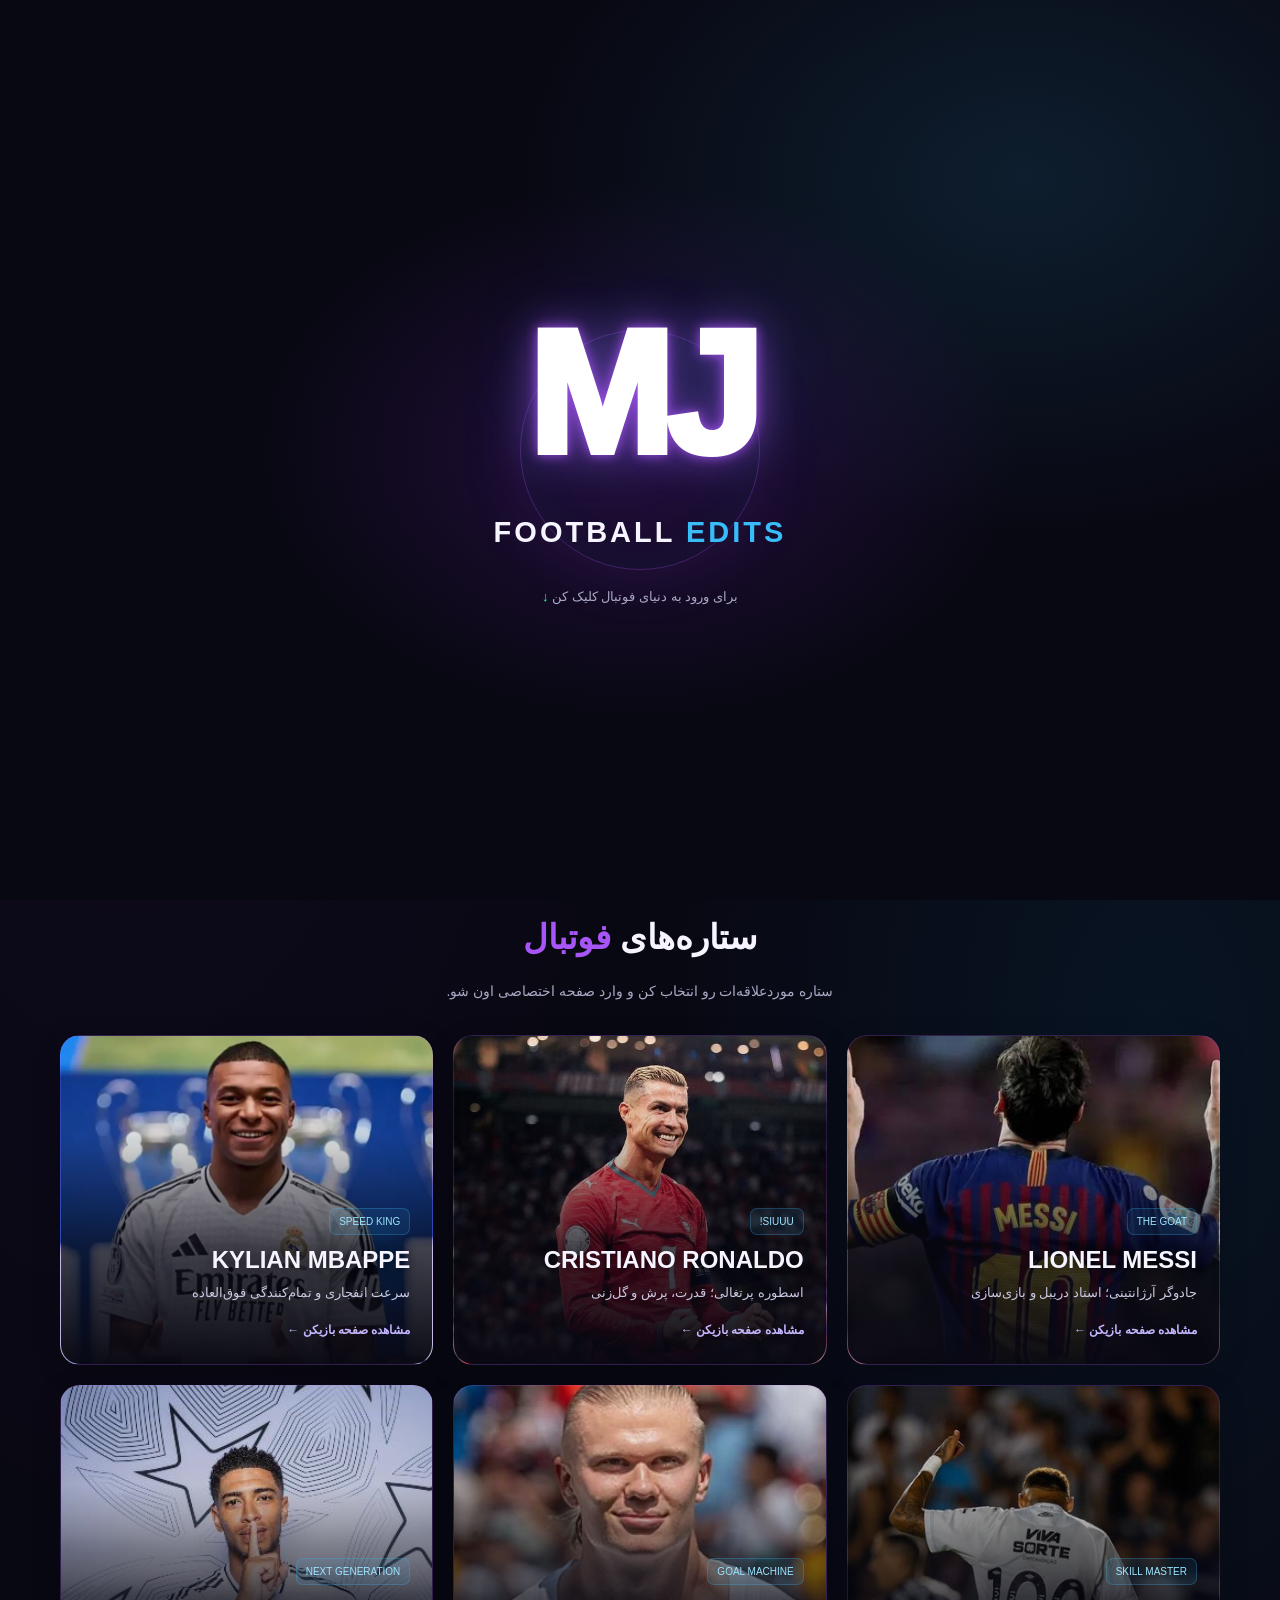
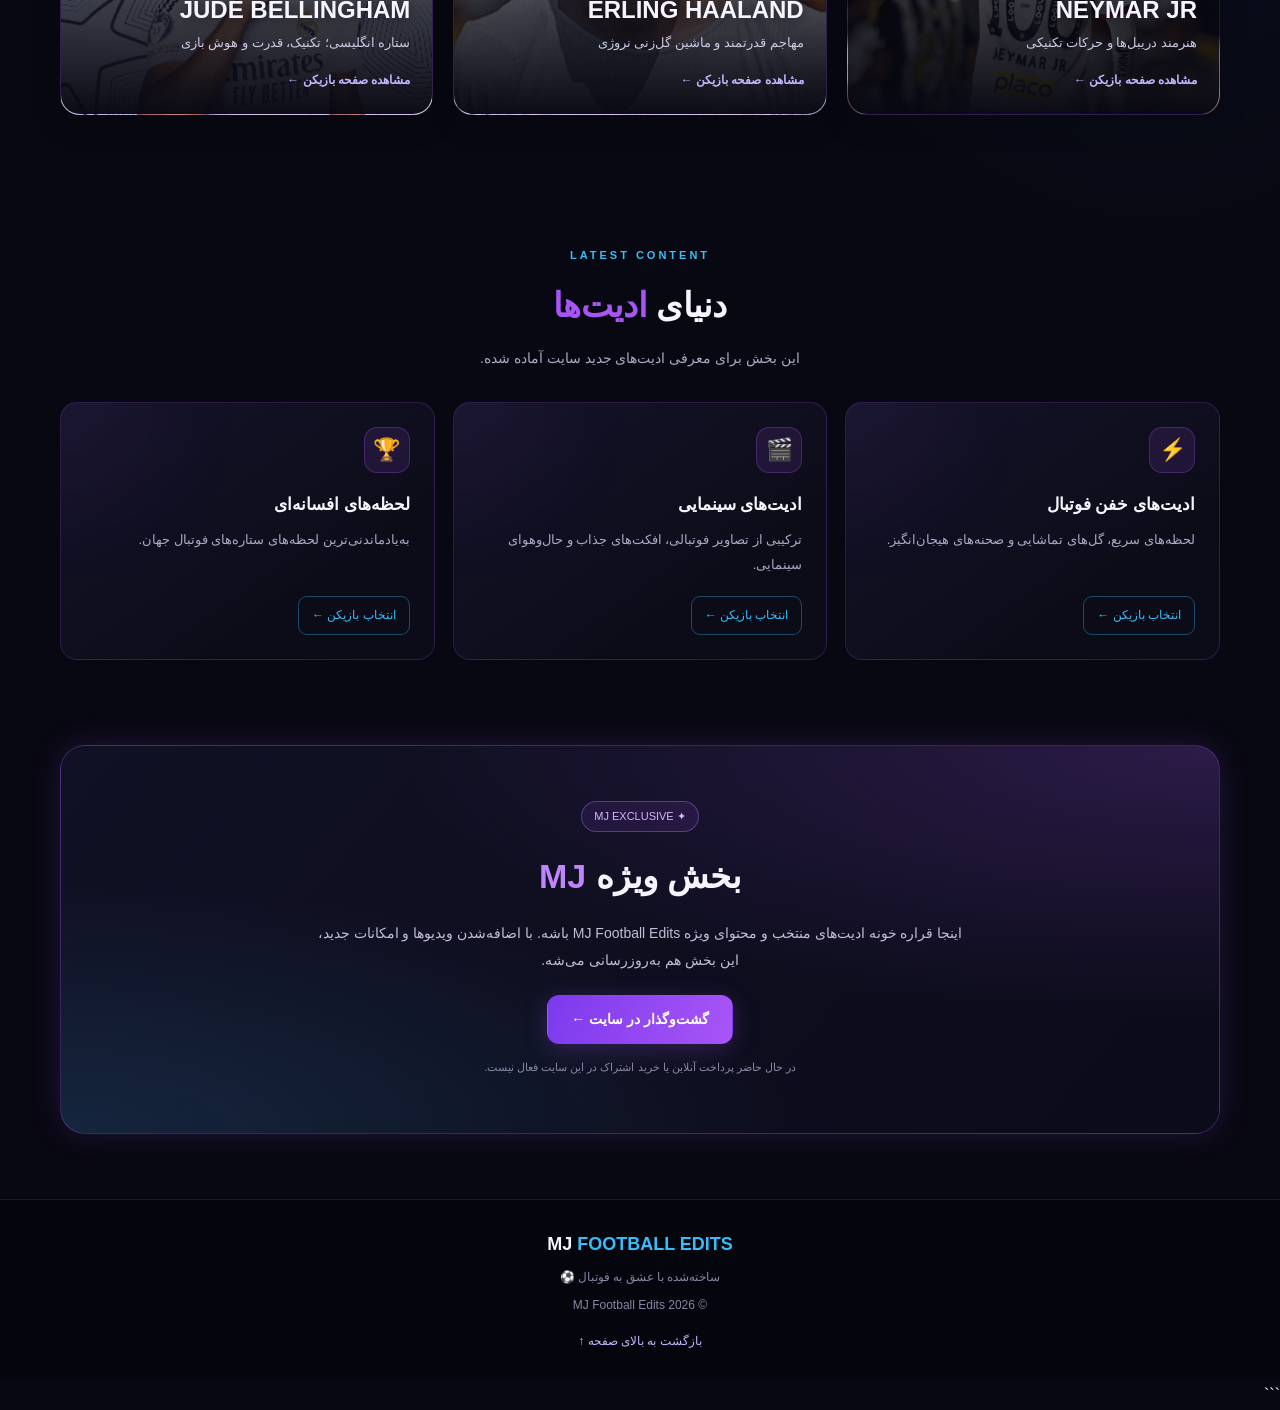
==== index.html @ 51fd4c1b "Update index.html" ====
```html
<!DOCTYPE html>
<html lang="fa" dir="rtl">
<head>
    <meta charset="UTF-8">
    <meta name="viewport" content="width=device-width, initial-scale=1.0">
    <meta name="theme-color" content="#080812">
    <meta name="description" content="MJ Football Edits | دنیای ادیت‌های فوتبالی، ستاره‌ها و لحظه‌های فراموش‌نشدنی فوتبال">
    <meta name="color-scheme" content="dark">
    <title>MJ FOOTBALL EDITS | دنیای فوتبال</title>

    <style>
        :root {
            --bg: #080812;
            --bg-soft: #0d0d1c;
            --card: #111124;
            --purple: #a855f7;
            --blue: #38bdf8;
            --green: #39ff88;
            --text: #f6f5ff;
            --muted: #aaa9c5;
            --border: rgba(168, 85, 247, 0.25);
            --glow: 0 0 30px rgba(168, 85, 247, 0.16);
            --radius: 20px;
        }

        * {
            box-sizing: border-box;
            margin: 0;
            padding: 0;
        }

        html {
            scroll-behavior: smooth;
            scroll-padding-top: 85px;
        }

        body {
            min-height: 100vh;
            overflow-x: hidden;
            background:
                radial-gradient(ellipse at 10% 5%, rgba(88, 28, 135, .13), transparent 35%),
                radial-gradient(ellipse at 90% 35%, rgba(14, 165, 233, .08), transparent 30%),
                var(--bg);
            color: var(--text);
            font-family: Tahoma, Arial, sans-serif;
            line-height: 1.9;
        }

        body::before {
            content: "";
            position: fixed;
            inset: 0;
            z-index: -1;
            pointer-events: none;
            opacity: .18;
            background-image:
                linear-gradient(rgba(255,255,255,.018) 1px, transparent 1px),
                linear-gradient(90deg, rgba(255,255,255,.018) 1px, transparent 1px);
            background-size: 42px 42px;
        }

        a {
            color: inherit;
            -webkit-tap-highlight-color: transparent;
        }

        a:focus-visible,
        button:focus-visible {
            outline: 2px solid var(--blue);
            outline-offset: 4px;
        }

        img {
            max-width: 100%;
        }

        .ltr {
            direction: ltr;
            unicode-bidi: isolate;
        }

        .container {
            width: min(1160px, 92%);
            margin-inline: auto;
        }

        /* صفحه شروع */

        #mj-intro {
            position: fixed;
            inset: 0;
            z-index: 9999;
            display: flex;
            flex-direction: column;
            align-items: center;
            justify-content: center;
            padding: 24px;
            text-align: center;
            cursor: pointer;
            background:
                radial-gradient(ellipse at center, rgba(126, 34, 206, .23), transparent 42%),
                radial-gradient(ellipse at 80% 20%, rgba(56, 189, 248, .12), transparent 35%),
                #080812;
            transition: opacity .65s ease, visibility .65s ease;
        }

        #mj-intro.hide {
            opacity: 0;
            visibility: hidden;
            pointer-events: none;
        }

        .intro-orb {
            position: absolute;
            width: 240px;
            height: 240px;
            border: 1px solid rgba(168, 85, 247, .3);
            border-radius: 50%;
            box-shadow:
                0 0 70px rgba(168, 85, 247, .1),
                inset 0 0 50px rgba(56, 189, 248, .06);
            animation: orbPulse 4s ease-in-out infinite alternate;
        }

        .mj-logo {
            position: relative;
            direction: ltr;
            font-family: Arial, sans-serif;
            font-size: clamp(100px, 22vw, 175px);
            font-weight: 1000;
            line-height: 1.2;
            letter-spacing: -8px;
            color: #fff;
            text-shadow:
                0 0 12px rgba(168, 85, 247, .9),
                0 0 40px rgba(168, 85, 247, .55),
                0 0 80px rgba(56, 189, 248, .2);
            animation: logoReveal .9s ease both;
        }

        .intro-title {
            position: relative;
            direction: ltr;
            margin-top: 5px;
            font-family: Arial, sans-serif;
            font-size: clamp(17px, 4vw, 29px);
            font-weight: 900;
            letter-spacing: 3px;
            animation: fadeUp .8s .2s both;
        }

        .intro-title span {
            color: var(--blue);
        }

        .intro-hint {
            position: relative;
            margin-top: 25px;
            color: var(--muted);
            font-size: 13px;
            animation: fadeUp .8s .5s both;
        }

        .intro-hint::after {
            content: " ↓";
            color: var(--green);
        }

        @keyframes logoReveal {
            from { opacity: 0; transform: scale(.7); }
            to { opacity: 1; transform: scale(1); }
        }

        @keyframes fadeUp {
            from { opacity: 0; transform: translateY(18px); }
            to { opacity: 1; transform: translateY(0); }
        }

        @keyframes orbPulse {
            from { transform: scale(.92); opacity: .5; }
            to { transform: scale(1.08); opacity: 1; }
        }

        @keyframes cardReveal {
            from { opacity: 0; transform: translateY(18px); }
            to { opacity: 1; transform: translateY(0); }
        }

        /* سربرگ */

        .site-header {
            position: relative;
            padding: 25px 16px 21px;
            text-align: center;
            background: rgba(8, 8, 18, .82);
            border-bottom: 1px solid rgba(168, 85, 247, .2);
        }

        .site-logo {
            display: inline-block;
            direction: ltr;
            text-decoration: none;
            font-family: Arial, sans-serif;
            font-size: clamp(23px, 4vw, 35px);
            font-weight: 1000;
            letter-spacing: -.7px;
        }

        .site-logo .mj {
            color: #fff;
            text-shadow: 0 0 20px rgba(168, 85, 247, .5);
        }

        .site-logo .football {
            color: var(--blue);
        }

        .site-header p {
            margin-top: 5px;
            color: var(--muted);
            font-size: 13px;
        }

        .header-dot {
            display: inline-block;
            width: 7px;
            height: 7px;
            margin-left: 7px;
            border-radius: 50%;
            background: var(--green);
            box-shadow: 0 0 12px var(--green);
        }

        /* منو */

        .main-nav {
            position: sticky;
            top: 0;
            z-index: 100;
            display: flex;
            justify-content: center;
            align-items: center;
            flex-wrap: wrap;
            gap: 9px;
            padding: 10px 12px;
            background: rgba(8, 8, 18, .88);
            border-bottom: 1px solid rgba(168, 85, 247, .17);
            backdrop-filter: blur(16px);
            -webkit-backdrop-filter: blur(16px);
        }

        .main-nav a {
            padding: 7px 15px;
            border: 1px solid transparent;
            border-radius: 10px;
            color: #d5d3e9;
            text-decoration: none;
            font-size: 13px;
            transition: .25s ease;
        }

        .main-nav a:hover {
            color: #fff;
            border-color: var(--border);
            background: rgba(168, 85, 247, .1);
        }

        /* بخش اصلی */

        .hero {
            position: relative;
            isolation: isolate;
            overflow: hidden;
            padding: 100px 18px 90px;
            text-align: center;
            background:
                radial-gradient(ellipse at 50% 0%, rgba(126, 34, 206, .23), transparent 55%),
                linear-gradient(180deg, rgba(13, 13, 28, .35), transparent);
        }

        .hero::before,
        .hero::after {
            content: "";
            position: absolute;
            z-index: -1;
            width: 220px;
            height: 220px;
            border-radius: 50%;
            filter: blur(85px);
            opacity: .16;
            pointer-events: none;
        }

        .hero::before {
            top: 15px;
            right: -100px;
            background: var(--purple);
        }

        .hero::after {
            bottom: -100px;
            left: -80px;
            background: var(--blue);
        }

        .eyebrow {
            display: inline-block;
            padding: 5px 13px;
            border: 1px solid rgba(56, 189, 248, .3);
            border-radius: 100px;
            background: rgba(56, 189, 248, .07);
            color: var(--blue);
            direction: ltr;
            font-family: Arial, sans-serif;
            font-size: 11px;
            font-weight: bold;
            letter-spacing: 3px;
        }

        .hero h1 {
            margin: 22px 0 12px;
            font-size: clamp(29px, 5.5vw, 54px);
            line-height: 1.5;
            font-weight: 900;
        }

        .gradient-text {
            color: transparent;
            background: linear-gradient(100deg, var(--blue), #c084fc 55%, var(--purple));
            background-clip: text;
            -webkit-background-clip: text;
            filter: drop-shadow(0 0 15px rgba(168, 85, 247, .16));
        }

        .hero-description {
            max-width: 630px;
            margin: 0 auto 28px;
            color: #b5b4cf;
            font-size: 15px;
        }

        .hero-actions {
            display: flex;
            justify-content: center;
            align-items: center;
            flex-wrap: wrap;
            gap: 12px;
        }

        .button {
            display: inline-flex;
            justify-content: center;
            align-items: center;
            gap: 8px;
            min-height: 46px;
            padding: 10px 23px;
            border: 1px solid transparent;
            border-radius: 12px;
            text-decoration: none;
            font-size: 14px;
            font-weight: bold;
            transition: transform .25s ease, box-shadow .25s ease, background .25s ease;
        }

        .button-primary {
            color: #fff;
            background: linear-gradient(110deg, #7c3aed, #a855f7);
            box-shadow: 0 5px 25px rgba(168, 85, 247, .23);
        }

        .button-primary:hover {
            transform: translateY(-3px);
            box-shadow: 0 8px 32px rgba(168, 85, 247, .4);
        }

        .button-secondary {
            color: #e8e7ff;
            border-color: rgba(56, 189, 248, .35);
            background: rgba(56, 189, 248, .06);
        }

        .button-secondary:hover {
            transform: translateY(-3px);
            border-color: var(--blue);
            background: rgba(56, 189, 248, .12);
        }

        .hero-stats {
            display: flex;
            justify-content: center;
            flex-wrap: wrap;
            gap: 35px;
            margin-top: 48px;
        }

        .stat {
            min-width: 90px;
        }

        .stat strong {
            display: block;
            color: #fff;
            font-family: Arial, sans-serif;
            font-size: 25px;
            line-height: 1.4;
        }

        .stat span {
            color: var(--muted);
            font-size: 12px;
        }

        /* بخش‌ها */

        .section {
            width: min(1160px, 92%);
            margin: 0 auto;
            padding: 65px 0;
        }

        .section-heading {
            margin-bottom: 30px;
            text-align: center;
        }

        .section-kicker {
            color: var(--blue);
            font-family: Arial, sans-serif;
            font-size: 11px;
            font-weight: bold;
            letter-spacing: 3px;
            direction: ltr;
        }

        .section-title {
            margin-top: 7px;
            font-size: clamp(25px, 4vw, 34px);
            font-weight: 900;
        }

        .section-title span {
            color: var(--purple);
        }

        .section-description {
            max-width: 650px;
            margin: 8px auto 0;
            color: var(--muted);
            font-size: 14px;
        }

        /* کارت‌های بازیکن */

        .players-grid {
            display: grid;
            grid-template-columns: repeat(3, minmax(0, 1fr));
            gap: 20px;
        }

        .player-card {
            position: relative;
            isolation: isolate;
            display: flex;
            min-width: 0;
            min-height: 330px;
            align-items: flex-end;
            overflow: hidden;
            padding: 22px;
            border: 1px solid rgba(168, 85, 247, .2);
            border-radius: var(--radius);
            background-color: var(--card);
            background-position: center 22%;
            background-size: cover;
            background-repeat: no-repeat;
            text-decoration: none;
            box-shadow: 0 8px 30px rgba(0, 0, 0, .16);
            animation: cardReveal .65s ease both;
            transition: transform .35s ease, border-color .35s ease, box-shadow .35s ease;
        }

        .player-card::before {
            content: "";
            position: absolute;
            inset: 0;
            z-index: -1;
            background: linear-gradient(
                180deg,
                rgba(8, 8, 18, .04) 0%,
                rgba(8, 8, 18, .12) 30%,
                rgba(8, 8, 18, .72) 64%,
                rgba(8, 8, 18, .98) 100%
            );
            transition: opacity .3s ease;
        }

        .player-card::after {
            content: "";
            position: absolute;
            inset: 0;
            z-index: -1;
            border-radius: inherit;
            background: linear-gradient(135deg, rgba(168, 85, 247, .17), transparent 40%);
            opacity: 0;
            transition: opacity .35s ease;
        }

        .player-card:hover {
            transform: translateY(-7px);
            border-color: rgba(168, 85, 247, .8);
            box-shadow: 0 14px 38px rgba(91, 33, 182, .2);
        }

        .player-card:hover::after {
            opacity: 1;
        }

        .player-card:nth-child(2) { animation-delay: .07s; }
        .player-card:nth-child(3) { animation-delay: .14s; }
        .player-card:nth-child(4) { animation-delay: .21s; }
        .player-card:nth-child(5) { animation-delay: .28s; }
        .player-card:nth-child(6) { animation-delay: .35s; }

        .messi-card {
            background-image: url("./messi.jpg");
        }

        .ronaldo-card {
            background-image: url("./ronaldo.jpg");
        }

        .mbappe-card {
            background-image: url("./mbappe.jpg");
            background-position: center 15%;
        }

        .neymar-card {
            background-image: url("./neymar.jpg");
        }

        .haaland-card {
            background-image: url("./haaland.jpg");
        }

        .bellingham-card {
            background-image: url("./bellingham.jpg");
        }

        .player-info {
            width: 100%;
        }

        .player-tag {
            display: inline-block;
            margin-bottom: 8px;
            padding: 3px 9px;
            border: 1px solid rgba(56, 189, 248, .25);
            border-radius: 7px;
            background: rgba(56, 189, 248, .09);
            color: #9de5ff;
            font-size: 10px;
        }

        .player-info h3 {
            direction: ltr;
            text-align: right;
            font-family: Arial, Tahoma, sans-serif;
            font-size: clamp(19px, 2.2vw, 24px);
            font-weight: 900;
            line-height: 1.4;
            overflow-wrap: anywhere;
            text-shadow: 0 2px 12px rgba(0, 0, 0, .5);
        }

        .player-info p {
            margin: 5px 0 13px;
            color: #cbc9e1;
            font-size: 13px;
        }

        .player-link {
            display: inline-flex;
            align-items: center;
            gap: 8px;
            color: #c4b5fd;
            font-size: 12px;
            font-weight: bold;
            transition: color .25s ease, gap .25s ease;
        }

        .player-card:hover .player-link {
            gap: 13px;
            color: var(--blue);
        }

        /* جدیدترین ادیت‌ها */

        .edits-section {
            position: relative;
        }

        .edits-grid {
            display: grid;
            grid-template-columns: repeat(3, minmax(0, 1fr));
            gap: 18px;
        }

        .edit-card {
            position: relative;
            overflow: hidden;
            padding: 24px;
            border: 1px solid rgba(168, 85, 247, .2);
            border-radius: 17px;
            background: linear-gradient(145deg, #15142a, #0c0c19 70%);
            transition: transform .3s ease, border-color .3s ease;
        }

        .edit-card::before {
            content: "";
            position: absolute;
            top: -50px;
            left: -50px;
            width: 120px;
            height: 120px;
            border-radius: 50%;
            background: var(--purple);
            filter: blur(70px);
            opacity: .12;
            pointer-events: none;
        }

        .edit-card:hover {
            transform: translateY(-5px);
            border-color: rgba(168, 85, 247, .7);
        }

        .edit-icon {
            display: grid;
            place-items: center;
            width: 46px;
            height: 46px;
            margin-bottom: 16px;
            border: 1px solid rgba(168, 85, 247, .28);
            border-radius: 13px;
            background: rgba(168, 85, 247, .12);
            color: #d8b4fe;
            font-size: 22px;
        }

        .edit-card h3 {
            margin-bottom: 7px;
            font-size: 17px;
        }

        .edit-card p {
            min-height: 50px;
            margin-bottom: 18px;
            color: var(--muted);
            font-size: 13px;
        }

        .small-button {
            display: inline-flex;
            align-items: center;
            gap: 8px;
            padding: 7px 13px;
            border: 1px solid rgba(56, 189, 248, .35);
            border-radius: 9px;
            color: var(--blue);
            text-decoration: none;
            font-size: 12px;
            transition: .25s ease;
        }

        .small-button:hover {
            color: #080812;
            background: var(--blue);
            border-color: var(--blue);
        }

        /* بنر ویژه */

        .premium-section {
            position: relative;
            isolation: isolate;
            overflow: hidden;
            margin: 20px auto 65px;
            padding: 55px 22px;
            width: min(1160px, 92%);
            text-align: center;
            border: 1px solid rgba(168, 85, 247, .3);
            border-radius: 25px;
            background:
                radial-gradient(ellipse at 0% 100%, rgba(56, 189, 248, .13), transparent 45%),
                radial-gradient(ellipse at 100% 0%, rgba(168, 85, 247, .2), transparent 50%),
                linear-gradient(130deg, #111125, #0b0b19);
            box-shadow: var(--glow);
        }

        .premium-section h2 {
            font-size: clamp(25px, 4vw, 34px);
            font-weight: 900;
        }

        .premium-section h2 span {
            color: #c084fc;
        }

        .premium-section p {
            max-width: 650px;
            margin: 12px auto 22px;
            color: #c0bfd7;
            font-size: 14px;
        }

        .premium-badge {
            display: inline-block;
            margin-bottom: 12px;
            padding: 4px 12px;
            border: 1px solid rgba(192, 132, 252, .35);
            border-radius: 100px;
            background: rgba(168, 85, 247, .1);
            color: #d8b4fe;
            font-size: 11px;
        }

        .small-note {
            display: block;
            margin-top: 13px;
            color: #8887a5;
            font-size: 11px;
        }

        /* پاورقی */

        footer {
            padding: 27px 16px;
            text-align: center;
            border-top: 1px solid rgba(168, 85, 247, .17);
            background: rgba(5, 5, 13, .7);
        }

        .footer-logo {
            direction: ltr;
            font-family: Arial, sans-serif;
            font-size: 18px;
            font-weight: 900;
        }

        .footer-logo span {
            color: var(--blue);
        }

        footer p {
            margin-top: 5px;
            color: #8887a5;
            font-size: 12px;
        }

        .back-top {
            display: inline-block;
            margin-top: 13px;
            color: #c4b5fd;
            font-size: 12px;
            text-decoration: none;
        }

        .back-top:hover {
            color: var(--blue);
        }

        /* واکنش‌گرایی */

        @media (max-width: 900px) {
            .players-grid {
                grid-template-columns: repeat(2, minmax(0, 1fr));
            }

            .edits-grid {
                grid-template-columns: repeat(2, minmax(0, 1fr));
            }

            .player-card {
                min-height: 310px;
            }
        }

        @media (max-width: 560px) {
            .container,
            .section {
                width: 92%;
            }

            .hero {
                padding: 70px 17px 60px;
            }

            .hero-description {
                font-size: 13px;
            }

            .hero-stats {
                gap: 20px;
                margin-top: 35px;
            }

            .stat strong {
                font-size: 22px;
            }

            .main-nav {
                gap: 3px;
                padding: 8px 5px;
            }

            .main-nav a {
                padding: 7px 9px;
                font-size: 12px;
            }

            .section {
                padding: 45px 0;
            }

            .players-grid,
            .edits-grid {
                grid-template-columns: 1fr;
                gap: 15px;
            }

            .player-card {
                min-height: 330px;
                background-position: center 20%;
            }

            .player-info h3 {
                font-size: 23px;
            }

            .edit-card {
                padding: 21px;
            }

            .premium-section {
                padding: 40px 18px;
                margin-bottom: 45px;
            }

            .site-header {
                padding: 22px 12px;
            }
        }

        @media (prefers-reduced-motion: reduce) {
            *,
            *::before,
            *::after {
                scroll-behavior: auto !important;
                animation: none !important;
                transition-duration: .01ms !important;
            }
        }
    </style>
</head>

<body id="top">

    <!-- صفحه شروع -->
    <div id="mj-intro" role="button" tabindex="0" aria-label="ورود به سایت">
        <div class="intro-orb" aria-hidden="true"></div>
        <div class="mj-logo">MJ</div>
        <div class="intro-title">FOOTBALL <span>EDITS</span></div>
        <p class="intro-hint">برای ورود به دنیای فوتبال کلیک کن</p>
    </div>

    <!-- سربرگ -->
    <header class="site-header">
        <a class="site-logo" href="./index.html" aria-label="صفحه اصلی MJ Football Edits">
            <span class="mj">MJ</span>
            <span class="football"> FOOTBALL EDITS</span>
        </a>
        <p><span class="header-dot"></span>دنیای ادیت‌های فوتبالی و ستاره‌های جهان</p>
    </header>

    <!-- منو -->
    <nav class="main-nav" aria-label="منوی اصلی">
        <a href="#home">صفحه اصلی</a>
        <a href="#players">ستاره‌ها</a>
        <a href="#edits">ادیت‌ها</a>
        <a href="#premium">بخش ویژه</a>
    </nav>

    <main>
        <!-- بخش اصلی -->
        <section class="hero" id="home">
            <p class="eyebrow">WELCOME TO MJ</p>

            <h1>
                فوتبال رو با یه
                <span class="gradient-text">نگاه متفاوت</span>
                ببین!
            </h1>

            <p class="hero-description">
                به دنیای MJ Football Edits خوش اومدی؛
                جایی برای ستاره‌های بزرگ فوتبال، لحظه‌های فراموش‌نشدنی
                و ادیت‌هایی که عاشقشون می‌شی.
            </p>

            <div class="hero-actions">
                <a class="button button-primary" href="#players">
                    کشف ستاره‌ها <span aria-hidden="true">←</span>
                </a>

                <a class="button button-secondary" href="#edits">
                    دیدن ادیت‌ها <span aria-hidden="true">▶</span>
                </a>
            </div>

            <div class="hero-stats">
                <div class="stat">
                    <strong>06</strong>
                    <span>ستاره فوتبالی</span>
                </div>
                <div class="stat">
                    <strong class="ltr">MJ</strong>
                    <span>برند اختصاصی</span>
                </div>
                <div class="stat">
                    <strong>∞</strong>
                    <span>عشق به فوتبال</span>
                </div>
            </div>
        </section>

        <!-- بازیکن‌ها -->
        <section class="section" id="players">
            <div class="section-heading">
                <p class="section-kicker">FOOTBALL LEGENDS</p>
                <h2 class="section-title">ستاره‌های <span>فوتبال</span></h2>
                <p class="section-description">
                    ستاره موردعلاقه‌ات رو انتخاب کن و وارد صفحه اختصاصی اون شو.
                </p>
            </div>

            <div class="players-grid">

                <a class="player-card messi-card" href="./messi.html"
                   aria-label="صفحه لیونل مسی">
                    <div class="player-info">
                        <span class="player-tag">THE GOAT</span>
                        <h3>LIONEL MESSI</h3>
                        <p>جادوگر آرژانتینی؛ استاد دریبل و بازی‌سازی</p>
                        <span class="player-link">مشاهده صفحه بازیکن ←</span>
                    </div>
                </a>

                <a class="player-card ronaldo-card" href="./ronaldo.html"
                   aria-label="صفحه کریستیانو رونالدو">
                    <div class="player-info">
                        <span class="player-tag">SIUUU!</span>
                        <h3>CRISTIANO RONALDO</h3>
                        <p>اسطوره پرتغالی؛ قدرت، پرش و گل‌زنی</p>
                        <span class="player-link">مشاهده صفحه بازیکن ←</span>
                    </div>
                </a>

                <a class="player-card mbappe-card" href="./mbappe.html"
                   aria-label="صفحه کیلیان امباپه">
                    <div class="player-info">
                        <span class="player-tag">SPEED KING</span>
                        <h3>KYLIAN MBAPPE</h3>
                        <p>سرعت انفجاری و تمام‌کنندگی فوق‌العاده</p>
                        <span class="player-link">مشاهده صفحه بازیکن ←</span>
                    </div>
                </a>

                <a class="player-card neymar-card" href="./neymar.html"
                   aria-label="صفحه نیمار">
                    <div class="player-info">
                        <span class="player-tag">SKILL MASTER</span>
                        <h3>NEYMAR JR</h3>
                        <p>هنرمند دریبل‌ها و حرکات تکنیکی</p>
                        <span class="player-link">مشاهده صفحه بازیکن ←</span>
                    </div>
                </a>

                <a class="player-card haaland-card" href="./haaland.html"
                   aria-label="صفحه ارلینگ هالند">
                    <div class="player-info">
                        <span class="player-tag">GOAL MACHINE</span>
                        <h3>ERLING HAALAND</h3>
                        <p>مهاجم قدرتمند و ماشین گل‌زنی نروژی</p>
                        <span class="player-link">مشاهده صفحه بازیکن ←</span>
                    </div>
                </a>

                <a class="player-card bellingham-card" href="./bellingham.html"
                   aria-label="صفحه جود بلینگام">
                    <div class="player-info">
                        <span class="player-tag">NEXT GENERATION</span>
                        <h3>JUDE BELLINGHAM</h3>
                        <p>ستاره انگلیسی؛ تکنیک، قدرت و هوش بازی</p>
                        <span class="player-link">مشاهده صفحه بازیکن ←</span>
                    </div>
                </a>

            </div>
        </section>

        <!-- ادیت‌ها -->
        <section class="section edits-section" id="edits">
            <div class="section-heading">
                <p class="section-kicker">LATEST CONTENT</p>
                <h2 class="section-title">دنیای <span>ادیت‌ها</span></h2>
                <p class="section-description">
                    این بخش برای معرفی ادیت‌های جدید سایت آماده شده.
                </p>
            </div>

            <div class="edits-grid">
                <article class="edit-card">
                    <div class="edit-icon" aria-hidden="true">⚡</div>
                    <h3>ادیت‌های خفن فوتبال</h3>
                    <p>لحظه‌های سریع، گل‌های تماشایی و صحنه‌های هیجان‌انگیز.</p>
                    <a class="small-button" href="#players">انتخاب بازیکن ←</a>
                </article>

                <article class="edit-card">
                    <div class="edit-icon" aria-hidden="true">🎬</div>
                    <h3>ادیت‌های سینمایی</h3>
                    <p>ترکیبی از تصاویر فوتبالی، افکت‌های جذاب و حال‌وهوای سینمایی.</p>
                    <a class="small-button" href="#players">انتخاب بازیکن ←</a>
                </article>

                <article class="edit-card">
                    <div class="edit-icon" aria-hidden="true">🏆</div>
                    <h3>لحظه‌های افسانه‌ای</h3>
                    <p>به‌یادماندنی‌ترین لحظه‌های ستاره‌های فوتبال جهان.</p>
                    <a class="small-button" href="#players">انتخاب بازیکن ←</a>
                </article>
            </div>
        </section>

        <!-- بخش ویژه -->
        <section class="premium-section" id="premium">
            <span class="premium-badge">✦ MJ EXCLUSIVE</span>

            <h2>بخش ویژه <span>MJ</span></h2>

            <p>
                اینجا قراره خونه ادیت‌های منتخب و محتوای ویژه MJ Football Edits باشه.
                با اضافه‌شدن ویدیوها و امکانات جدید، این بخش هم به‌روزرسانی می‌شه.
            </p>

            <a class="button button-primary" href="#edits">
                گشت‌وگذار در سایت ←
            </a>

            <span class="small-note">
                در حال حاضر پرداخت آنلاین یا خرید اشتراک در این سایت فعال نیست.
            </span>
        </section>
    </main>

    <!-- پاورقی -->
    <footer>
        <div class="footer-logo">MJ <span>FOOTBALL EDITS</span></div>
        <p>ساخته‌شده با عشق به فوتبال ⚽</p>
        <p>© 2026 MJ Football Edits</p>
        <a class="back-top" href="#top">بازگشت به بالای صفحه ↑</a>
    </footer>

    <script>
        (() => {
            const intro = document.getElementById("mj-intro");

            if (!intro) return;

            let closed = false;

            function closeIntro() {
                if (closed) return;

                closed = true;
                intro.classList.add("hide");

                window.setTimeout(() => {
                    intro.remove();
                }, 700);
            }

            intro.addEventListener("click", closeIntro);

            intro.addEventListener("keydown", (event) => {
                if (event.key === "Enter" || event.key === " ") {
                    event.preventDefault();
                    closeIntro();
                }
            });

            // اگر کاربر کلیک نکند، صفحه شروع خودکار بسته می‌شود.
            window.setTimeout(closeIntro, 3500);
        })();
    </script>

</body>
</html>
```
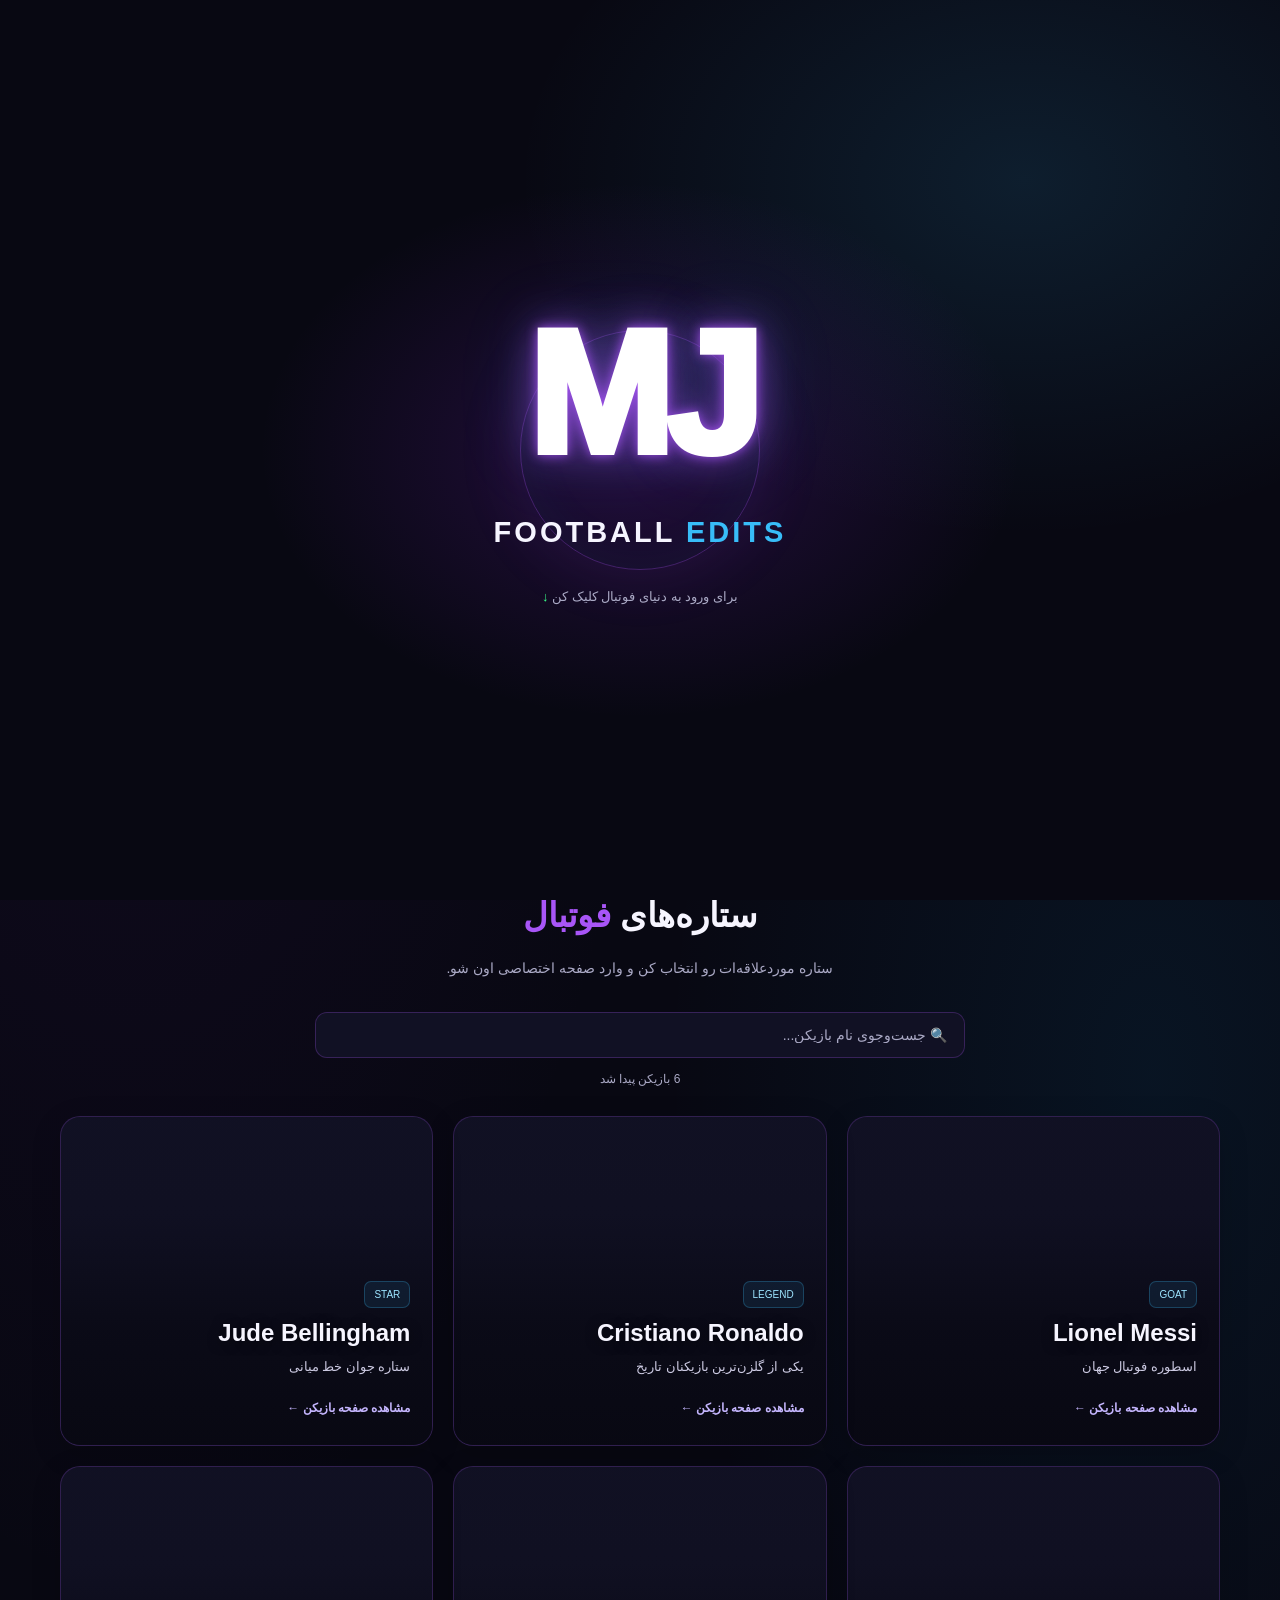
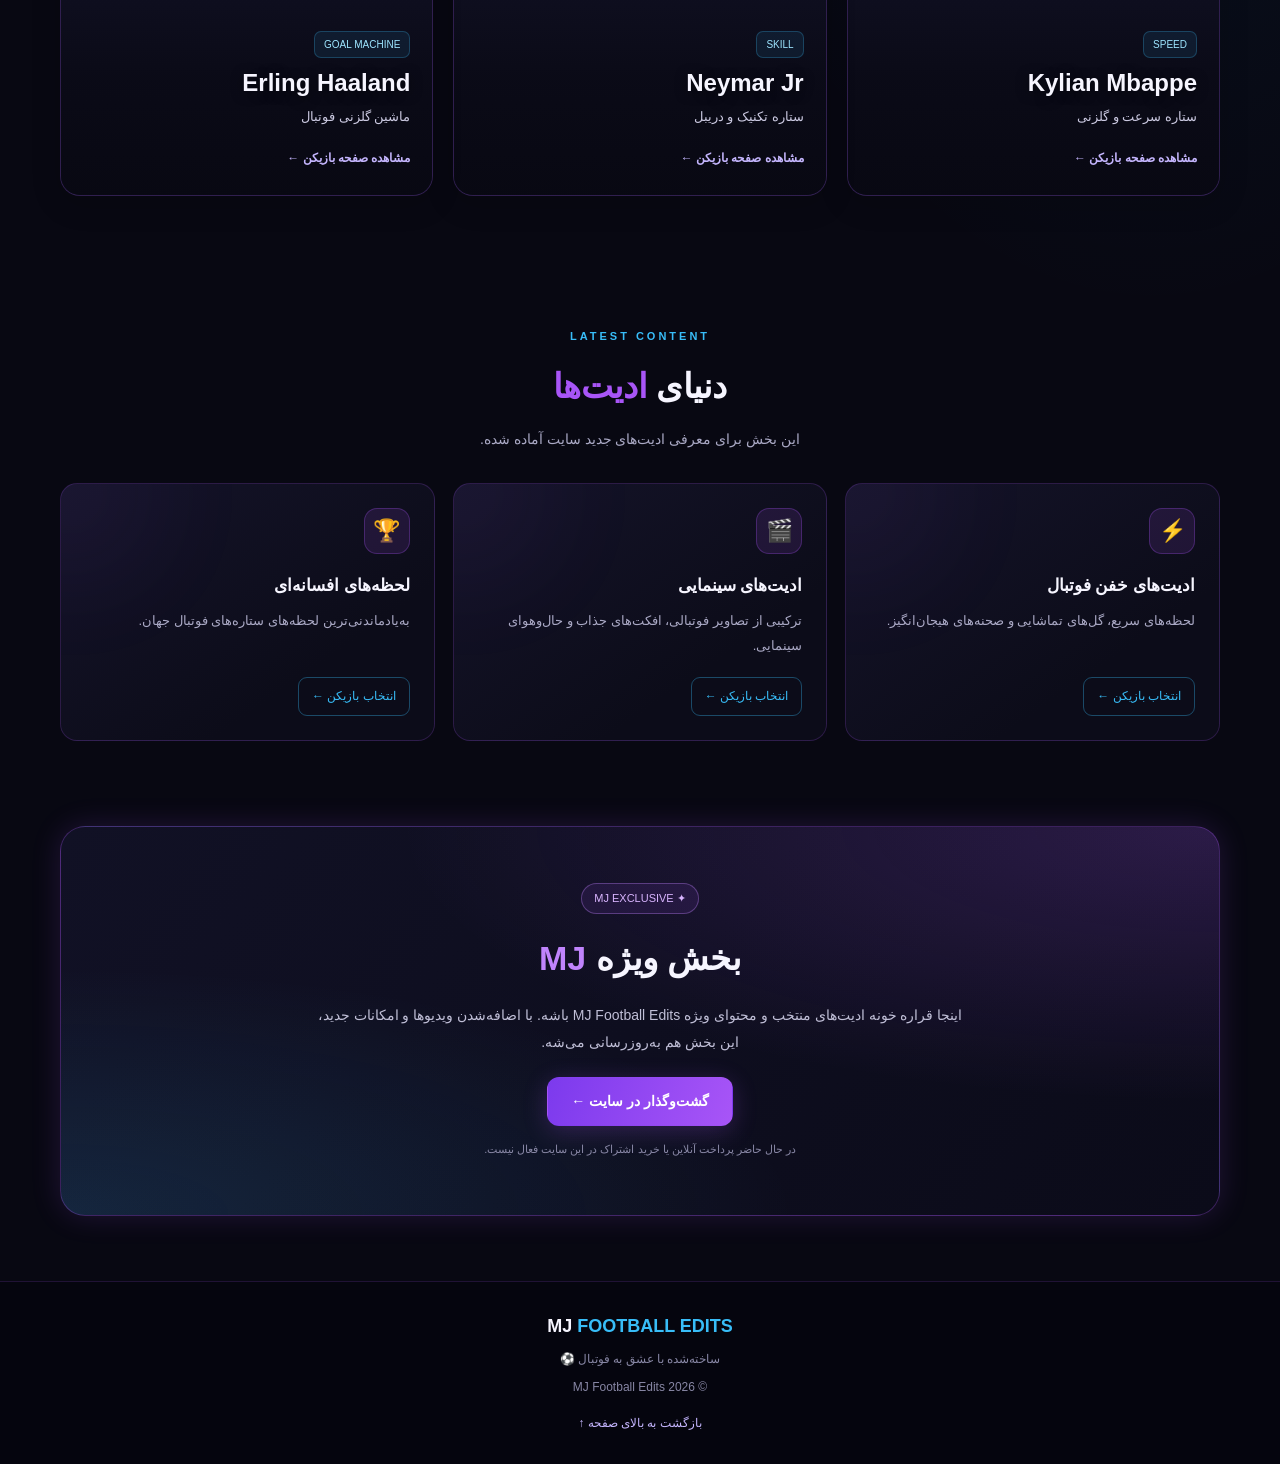
==== commit 7884671e: "Update index.html" ====
--- a/index.html
+++ b/index.html
@@ -1,4 +1,4 @@
-```html
+
 <!DOCTYPE html>
 <html lang="fa" dir="rtl">
 <head>
@@ -19,8 +19,8 @@
             --green: #39ff88;
             --text: #f6f5ff;
             --muted: #aaa9c5;
-            --border: rgba(168, 85, 247, 0.25);
-            --glow: 0 0 30px rgba(168, 85, 247, 0.16);
+            --border: rgba(168, 85, 247, .25);
+            --glow: 0 0 30px rgba(168, 85, 247, .16);
             --radius: 20px;
         }
 
@@ -66,7 +66,8 @@
         }
 
         a:focus-visible,
-        button:focus-visible {
+        button:focus-visible,
+        input:focus-visible {
             outline: 2px solid var(--blue);
             outline-offset: 4px;
         }
@@ -448,6 +449,41 @@
             margin: 8px auto 0;
             color: var(--muted);
             font-size: 14px;
+        }
+
+        /* جست‌وجو */
+
+        .players-search {
+            max-width: 650px;
+            margin: 0 auto 25px;
+            text-align: center;
+        }
+
+        #player-search {
+            width: 100%;
+            padding: 14px 17px;
+            color: var(--text);
+            background: var(--card);
+            border: 1px solid var(--border);
+            border-radius: 12px;
+            font-family: Tahoma, Arial, sans-serif;
+            font-size: 14px;
+            outline: none;
+        }
+
+        #player-search:focus {
+            border-color: var(--purple);
+            box-shadow: 0 0 18px rgba(168, 85, 247, .15);
+        }
+
+        #player-search::placeholder {
+            color: var(--muted);
+        }
+
+        #player-count {
+            margin-top: 10px;
+            color: var(--muted);
+            font-size: 12px;
         }
 
         /* کارت‌های بازیکن */
@@ -491,7 +527,6 @@
                 rgba(8, 8, 18, .72) 64%,
                 rgba(8, 8, 18, .98) 100%
             );
-            transition: opacity .3s ease;
         }
 
         .player-card::after {
@@ -515,41 +550,6 @@
             opacity: 1;
         }
 
-        .player-card:nth-child(2) { animation-delay: .07s; }
-        .player-card:nth-child(3) { animation-delay: .14s; }
-        .player-card:nth-child(4) { animation-delay: .21s; }
-        .player-card:nth-child(5) { animation-delay: .28s; }
-        .player-card:nth-child(6) { animation-delay: .35s; }
-
-        .messi-card {
-            background-image: url("./messi.jpg");
-        }
-
-        .ronaldo-card {
-            background-image: url("./ronaldo.jpg");
-        }
-
-        .mbappe-card {
-            background-image: url("./mbappe.jpg");
-            background-position: center 15%;
-        }
-
-        .neymar-card {
-            background-image: url("./neymar.jpg");
-        }
-
-        .haaland-card {
-            background-image: url("./haaland.jpg");
-        }
-
-        .bellingham-card {
-            background-image: url("./bellingham.jpg");
-        }
-
-        .player-info {
-            width: 100%;
-        }
-
         .player-tag {
             display: inline-block;
             margin-bottom: 8px;
@@ -561,6 +561,10 @@
             font-size: 10px;
         }
 
+        .player-info {
+            width: 100%;
+        }
+
         .player-info h3 {
             direction: ltr;
             text-align: right;
@@ -593,7 +597,17 @@
             color: var(--blue);
         }
 
-        /* جدیدترین ادیت‌ها */
+        .player-empty {
+            grid-column: 1 / -1;
+            padding: 30px;
+            text-align: center;
+            color: var(--muted);
+            background: var(--card);
+            border: 1px solid var(--border);
+            border-radius: 15px;
+        }
+
+        /* ادیت‌ها */
 
         .edits-section {
             position: relative;
@@ -678,7 +692,7 @@
             border-color: var(--blue);
         }
 
-        /* بنر ویژه */
+        /* بخش ویژه */
 
         .premium-section {
             position: relative;
@@ -772,10 +786,7 @@
         /* واکنش‌گرایی */
 
         @media (max-width: 900px) {
-            .players-grid {
-                grid-template-columns: repeat(2, minmax(0, 1fr));
-            }
-
+            .players-grid,
             .edits-grid {
                 grid-template-columns: repeat(2, minmax(0, 1fr));
             }
@@ -911,7 +922,6 @@
                 <a class="button button-primary" href="#players">
                     کشف ستاره‌ها <span aria-hidden="true">←</span>
                 </a>
-
                 <a class="button button-secondary" href="#edits">
                     دیدن ادیت‌ها <span aria-hidden="true">▶</span>
                 </a>
@@ -919,7 +929,7 @@
 
             <div class="hero-stats">
                 <div class="stat">
-                    <strong>06</strong>
+                    <strong id="player-total">06</strong>
                     <span>ستاره فوتبالی</span>
                 </div>
                 <div class="stat">
@@ -943,69 +953,17 @@
                 </p>
             </div>
 
-            <div class="players-grid">
-
-                <a class="player-card messi-card" href="./messi.html"
-                   aria-label="صفحه لیونل مسی">
-                    <div class="player-info">
-                        <span class="player-tag">THE GOAT</span>
-                        <h3>LIONEL MESSI</h3>
-                        <p>جادوگر آرژانتینی؛ استاد دریبل و بازی‌سازی</p>
-                        <span class="player-link">مشاهده صفحه بازیکن ←</span>
-                    </div>
-                </a>
-
-                <a class="player-card ronaldo-card" href="./ronaldo.html"
-                   aria-label="صفحه کریستیانو رونالدو">
-                    <div class="player-info">
-                        <span class="player-tag">SIUUU!</span>
-                        <h3>CRISTIANO RONALDO</h3>
-                        <p>اسطوره پرتغالی؛ قدرت، پرش و گل‌زنی</p>
-                        <span class="player-link">مشاهده صفحه بازیکن ←</span>
-                    </div>
-                </a>
-
-                <a class="player-card mbappe-card" href="./mbappe.html"
-                   aria-label="صفحه کیلیان امباپه">
-                    <div class="player-info">
-                        <span class="player-tag">SPEED KING</span>
-                        <h3>KYLIAN MBAPPE</h3>
-                        <p>سرعت انفجاری و تمام‌کنندگی فوق‌العاده</p>
-                        <span class="player-link">مشاهده صفحه بازیکن ←</span>
-                    </div>
-                </a>
-
-                <a class="player-card neymar-card" href="./neymar.html"
-                   aria-label="صفحه نیمار">
-                    <div class="player-info">
-                        <span class="player-tag">SKILL MASTER</span>
-                        <h3>NEYMAR JR</h3>
-                        <p>هنرمند دریبل‌ها و حرکات تکنیکی</p>
-                        <span class="player-link">مشاهده صفحه بازیکن ←</span>
-                    </div>
-                </a>
-
-                <a class="player-card haaland-card" href="./haaland.html"
-                   aria-label="صفحه ارلینگ هالند">
-                    <div class="player-info">
-                        <span class="player-tag">GOAL MACHINE</span>
-                        <h3>ERLING HAALAND</h3>
-                        <p>مهاجم قدرتمند و ماشین گل‌زنی نروژی</p>
-                        <span class="player-link">مشاهده صفحه بازیکن ←</span>
-                    </div>
-                </a>
-
-                <a class="player-card bellingham-card" href="./bellingham.html"
-                   aria-label="صفحه جود بلینگام">
-                    <div class="player-info">
-                        <span class="player-tag">NEXT GENERATION</span>
-                        <h3>JUDE BELLINGHAM</h3>
-                        <p>ستاره انگلیسی؛ تکنیک، قدرت و هوش بازی</p>
-                        <span class="player-link">مشاهده صفحه بازیکن ←</span>
-                    </div>
-                </a>
-
+            <div class="players-search">
+                <input
+                    type="search"
+                    id="player-search"
+                    placeholder="🔍 جست‌وجوی نام بازیکن..."
+                    aria-label="جست‌وجوی بازیکن"
+                >
+                <p id="player-count">در حال بارگذاری بازیکن‌ها...</p>
             </div>
+
+            <div class="players-grid" id="players-grid"></div>
         </section>
 
         <!-- ادیت‌ها -->
@@ -1045,7 +1003,6 @@
         <!-- بخش ویژه -->
         <section class="premium-section" id="premium">
             <span class="premium-badge">✦ MJ EXCLUSIVE</span>
-
             <h2>بخش ویژه <span>MJ</span></h2>
 
             <p>
@@ -1071,39 +1028,122 @@
         <a class="back-top" href="#top">بازگشت به بالای صفحه ↑</a>
     </footer>
 
+    <!-- انیمیشن شروع -->
     <script>
         (() => {
             const intro = document.getElementById("mj-intro");
-
             if (!intro) return;
 
             let closed = false;
 
             function closeIntro() {
                 if (closed) return;
-
                 closed = true;
                 intro.classList.add("hide");
 
-                window.setTimeout(() => {
-                    intro.remove();
-                }, 700);
+                window.setTimeout(() => intro.remove(), 700);
             }
 
             intro.addEventListener("click", closeIntro);
 
-            intro.addEventListener("keydown", (event) => {
+            intro.addEventListener("keydown", event => {
                 if (event.key === "Enter" || event.key === " ") {
                     event.preventDefault();
                     closeIntro();
                 }
             });
 
-            // اگر کاربر کلیک نکند، صفحه شروع خودکار بسته می‌شود.
             window.setTimeout(closeIntro, 3500);
         })();
     </script>
 
+    <!-- سیستم خودکار بازیکن‌ها -->
+    <script src="./players.js"></script>
+    <script>
+        (() => {
+            const grid = document.getElementById("players-grid");
+            const search = document.getElementById("player-search");
+            const count = document.getElementById("player-count");
+            const total = document.getElementById("player-total");
+
+            if (!grid || !search || !count) return;
+
+            if (typeof players === "undefined" || !Array.isArray(players)) {
+                count.textContent = "فایل players.js بارگذاری نشد. نام و مسیر فایل را بررسی کن.";
+                grid.innerHTML =
+                    '<div class="player-empty">اطلاعات بازیکن‌ها در دسترس نیست.</div>';
+                return;
+            }
+
+            function escapeHTML(value) {
+                return String(value ?? "").replace(/[&<>"']/g, char => ({
+                    "&": "&amp;",
+                    "<": "&lt;",
+                    ">": "&gt;",
+                    '"': "&quot;",
+                    "'": "&#39;"
+                })[char]);
+            }
+
+            function renderPlayers() {
+                const query = search.value.trim().toLowerCase();
+
+                const filtered = players.filter(player => {
+                    const searchable = [
+                        player.name,
+                        player.englishName,
+                        player.club,
+                        player.nationality,
+                        player.position
+                    ];
+
+                    return searchable.some(value =>
+                        String(value ?? "").toLowerCase().includes(query)
+                    );
+                });
+
+                count.textContent = `${filtered.length} بازیکن پیدا شد`;
+
+                if (total) {
+                    total.textContent = String(players.length).padStart(2, "0");
+                }
+
+                if (filtered.length === 0) {
+                    grid.innerHTML =
+                        '<div class="player-empty">بازیکنی با این نام پیدا نشد!</div>';
+                    return;
+                }
+
+                grid.innerHTML = filtered.map((player, index) => {
+                    const imagePath = String(player.image ?? "")
+                        .replace(/\\/g, "/");
+
+                    const imageURL = encodeURI(imagePath)
+                        .replace(/'/g, "%27")
+                        .replace(/"/g, "%22");
+
+                    return `
+                        <a
+                            class="player-card"
+                            href="./player.html?id=${encodeURIComponent(player.id)}"
+                            aria-label="صفحه ${escapeHTML(player.name)}"
+                            style="background-image: url('${imageURL}'); animation-delay: ${Math.min(index, 6) * 0.05}s;"
+                        >
+                            <div class="player-info">
+                                <span class="player-tag">${escapeHTML(player.badge)}</span>
+                                <h3>${escapeHTML(player.englishName || player.name)}</h3>
+                                <p>${escapeHTML(player.description)}</p>
+                                <span class="player-link">مشاهده صفحه بازیکن ←</span>
+                            </div>
+                        </a>
+                    `;
+                }).join("");
+            }
+
+            search.addEventListener("input", renderPlayers);
+            renderPlayers();
+        })();
+    </script>
+
 </body>
 </html>
-```
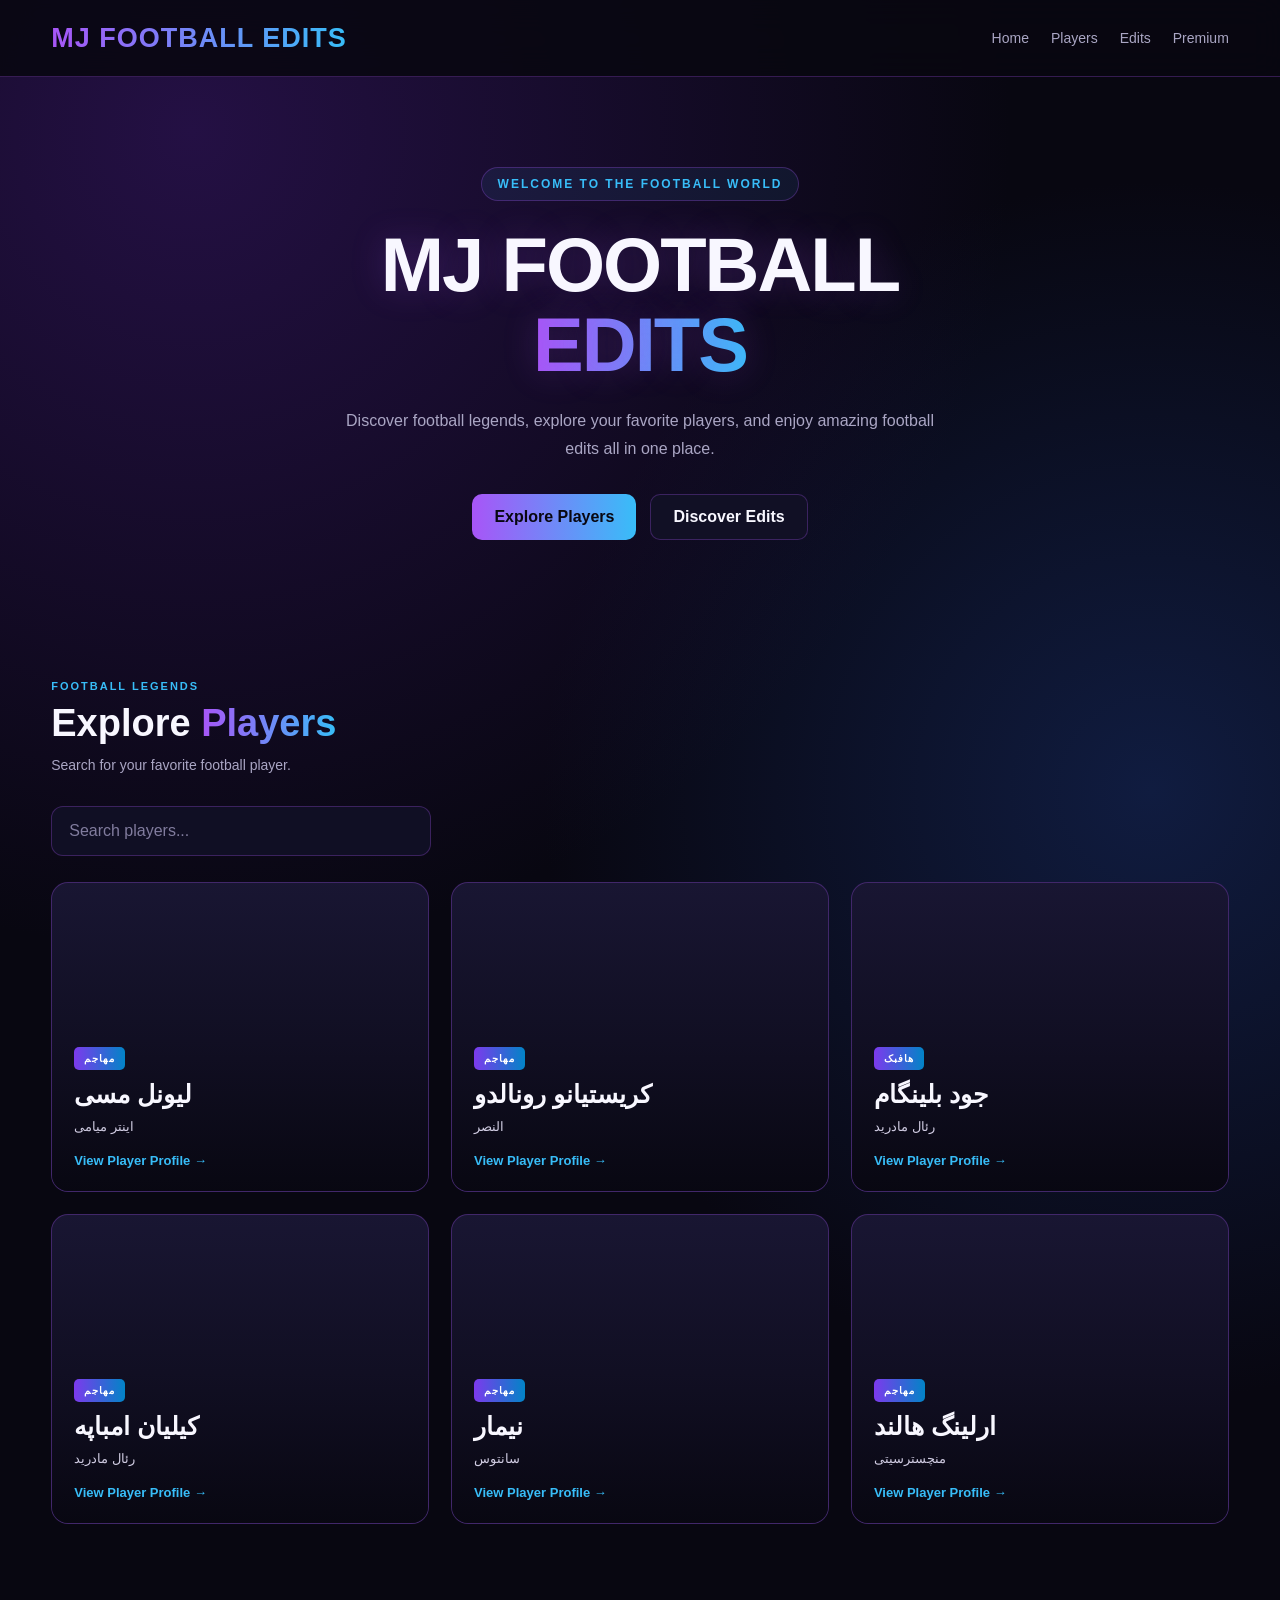
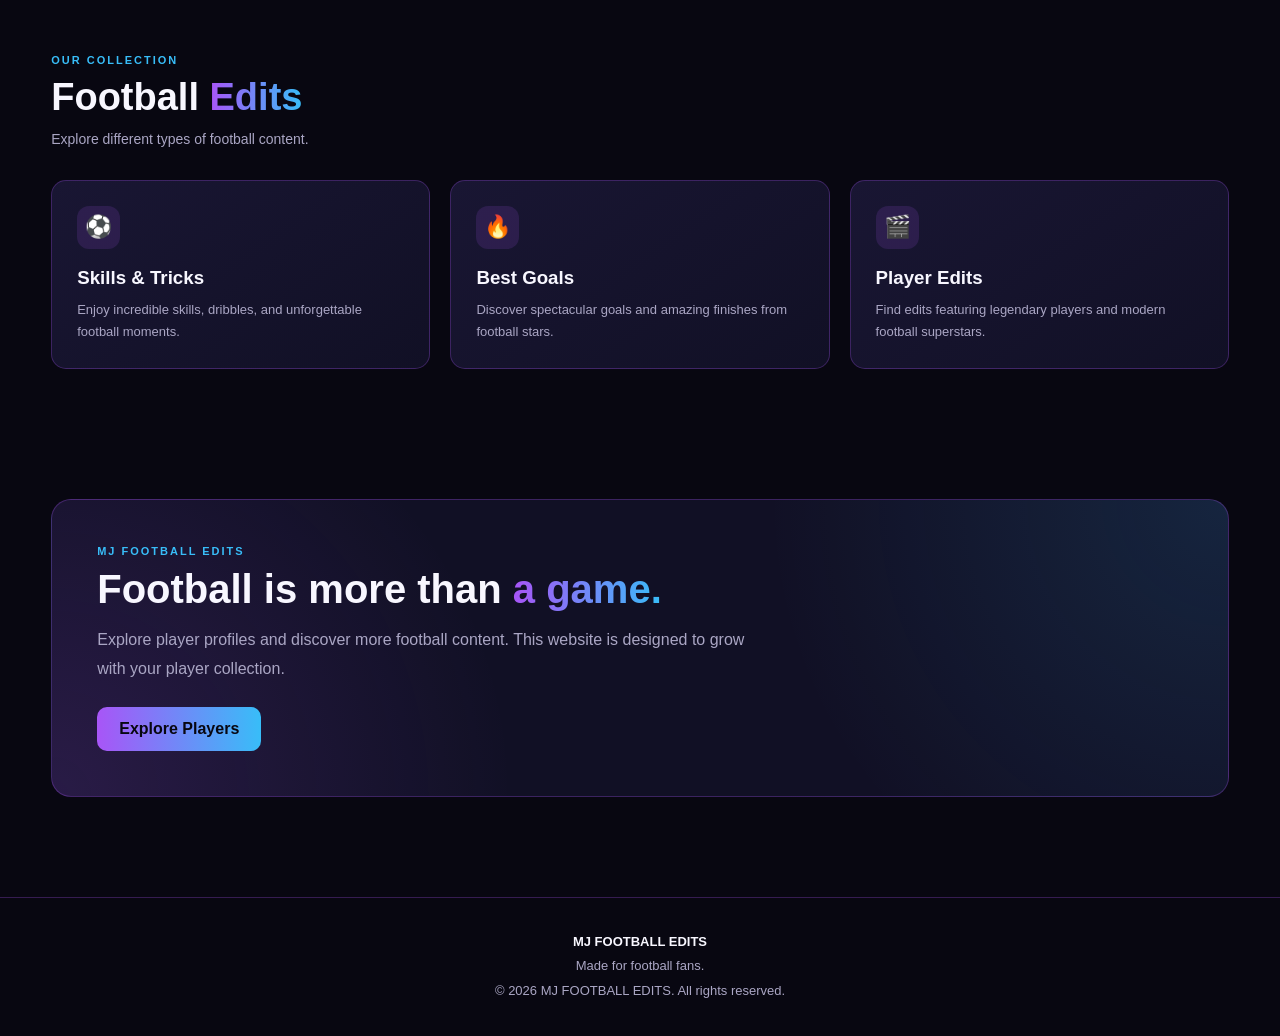
==== commit 56266183: "Update index.html" ====
--- a/index.html
+++ b/index.html
@@ -1,1149 +1,678 @@
-
 <!DOCTYPE html>
-<html lang="fa" dir="rtl">
+<html lang="en">
 <head>
-    <meta charset="UTF-8">
-    <meta name="viewport" content="width=device-width, initial-scale=1.0">
-    <meta name="theme-color" content="#080812">
-    <meta name="description" content="MJ Football Edits | دنیای ادیت‌های فوتبالی، ستاره‌ها و لحظه‌های فراموش‌نشدنی فوتبال">
-    <meta name="color-scheme" content="dark">
-    <title>MJ FOOTBALL EDITS | دنیای فوتبال</title>
-
-    <style>
-        :root {
-            --bg: #080812;
-            --bg-soft: #0d0d1c;
-            --card: #111124;
-            --purple: #a855f7;
-            --blue: #38bdf8;
-            --green: #39ff88;
-            --text: #f6f5ff;
-            --muted: #aaa9c5;
-            --border: rgba(168, 85, 247, .25);
-            --glow: 0 0 30px rgba(168, 85, 247, .16);
-            --radius: 20px;
-        }
-
-        * {
-            box-sizing: border-box;
-            margin: 0;
-            padding: 0;
-        }
-
-        html {
-            scroll-behavior: smooth;
-            scroll-padding-top: 85px;
-        }
-
-        body {
-            min-height: 100vh;
-            overflow-x: hidden;
-            background:
-                radial-gradient(ellipse at 10% 5%, rgba(88, 28, 135, .13), transparent 35%),
-                radial-gradient(ellipse at 90% 35%, rgba(14, 165, 233, .08), transparent 30%),
-                var(--bg);
-            color: var(--text);
-            font-family: Tahoma, Arial, sans-serif;
-            line-height: 1.9;
-        }
-
-        body::before {
-            content: "";
-            position: fixed;
-            inset: 0;
-            z-index: -1;
-            pointer-events: none;
-            opacity: .18;
-            background-image:
-                linear-gradient(rgba(255,255,255,.018) 1px, transparent 1px),
-                linear-gradient(90deg, rgba(255,255,255,.018) 1px, transparent 1px);
-            background-size: 42px 42px;
-        }
-
-        a {
-            color: inherit;
-            -webkit-tap-highlight-color: transparent;
-        }
-
-        a:focus-visible,
-        button:focus-visible,
-        input:focus-visible {
-            outline: 2px solid var(--blue);
-            outline-offset: 4px;
-        }
-
-        img {
-            max-width: 100%;
-        }
-
-        .ltr {
-            direction: ltr;
-            unicode-bidi: isolate;
-        }
-
-        .container {
-            width: min(1160px, 92%);
-            margin-inline: auto;
-        }
-
-        /* صفحه شروع */
-
-        #mj-intro {
-            position: fixed;
-            inset: 0;
-            z-index: 9999;
-            display: flex;
-            flex-direction: column;
-            align-items: center;
-            justify-content: center;
-            padding: 24px;
-            text-align: center;
-            cursor: pointer;
-            background:
-                radial-gradient(ellipse at center, rgba(126, 34, 206, .23), transparent 42%),
-                radial-gradient(ellipse at 80% 20%, rgba(56, 189, 248, .12), transparent 35%),
-                #080812;
-            transition: opacity .65s ease, visibility .65s ease;
-        }
-
-        #mj-intro.hide {
-            opacity: 0;
-            visibility: hidden;
-            pointer-events: none;
-        }
-
-        .intro-orb {
-            position: absolute;
-            width: 240px;
-            height: 240px;
-            border: 1px solid rgba(168, 85, 247, .3);
-            border-radius: 50%;
-            box-shadow:
-                0 0 70px rgba(168, 85, 247, .1),
-                inset 0 0 50px rgba(56, 189, 248, .06);
-            animation: orbPulse 4s ease-in-out infinite alternate;
-        }
-
-        .mj-logo {
-            position: relative;
-            direction: ltr;
-            font-family: Arial, sans-serif;
-            font-size: clamp(100px, 22vw, 175px);
-            font-weight: 1000;
-            line-height: 1.2;
-            letter-spacing: -8px;
-            color: #fff;
-            text-shadow:
-                0 0 12px rgba(168, 85, 247, .9),
-                0 0 40px rgba(168, 85, 247, .55),
-                0 0 80px rgba(56, 189, 248, .2);
-            animation: logoReveal .9s ease both;
-        }
-
-        .intro-title {
-            position: relative;
-            direction: ltr;
-            margin-top: 5px;
-            font-family: Arial, sans-serif;
-            font-size: clamp(17px, 4vw, 29px);
-            font-weight: 900;
-            letter-spacing: 3px;
-            animation: fadeUp .8s .2s both;
-        }
-
-        .intro-title span {
-            color: var(--blue);
-        }
-
-        .intro-hint {
-            position: relative;
-            margin-top: 25px;
-            color: var(--muted);
-            font-size: 13px;
-            animation: fadeUp .8s .5s both;
-        }
-
-        .intro-hint::after {
-            content: " ↓";
-            color: var(--green);
-        }
-
-        @keyframes logoReveal {
-            from { opacity: 0; transform: scale(.7); }
-            to { opacity: 1; transform: scale(1); }
-        }
-
-        @keyframes fadeUp {
-            from { opacity: 0; transform: translateY(18px); }
-            to { opacity: 1; transform: translateY(0); }
-        }
-
-        @keyframes orbPulse {
-            from { transform: scale(.92); opacity: .5; }
-            to { transform: scale(1.08); opacity: 1; }
-        }
-
-        @keyframes cardReveal {
-            from { opacity: 0; transform: translateY(18px); }
-            to { opacity: 1; transform: translateY(0); }
-        }
-
-        /* سربرگ */
-
-        .site-header {
-            position: relative;
-            padding: 25px 16px 21px;
-            text-align: center;
-            background: rgba(8, 8, 18, .82);
-            border-bottom: 1px solid rgba(168, 85, 247, .2);
-        }
-
-        .site-logo {
-            display: inline-block;
-            direction: ltr;
-            text-decoration: none;
-            font-family: Arial, sans-serif;
-            font-size: clamp(23px, 4vw, 35px);
-            font-weight: 1000;
-            letter-spacing: -.7px;
-        }
-
-        .site-logo .mj {
-            color: #fff;
-            text-shadow: 0 0 20px rgba(168, 85, 247, .5);
-        }
-
-        .site-logo .football {
-            color: var(--blue);
-        }
-
-        .site-header p {
-            margin-top: 5px;
-            color: var(--muted);
-            font-size: 13px;
-        }
-
-        .header-dot {
-            display: inline-block;
-            width: 7px;
-            height: 7px;
-            margin-left: 7px;
-            border-radius: 50%;
-            background: var(--green);
-            box-shadow: 0 0 12px var(--green);
-        }
-
-        /* منو */
-
-        .main-nav {
-            position: sticky;
-            top: 0;
-            z-index: 100;
-            display: flex;
-            justify-content: center;
-            align-items: center;
-            flex-wrap: wrap;
-            gap: 9px;
-            padding: 10px 12px;
-            background: rgba(8, 8, 18, .88);
-            border-bottom: 1px solid rgba(168, 85, 247, .17);
-            backdrop-filter: blur(16px);
-            -webkit-backdrop-filter: blur(16px);
-        }
-
-        .main-nav a {
-            padding: 7px 15px;
-            border: 1px solid transparent;
-            border-radius: 10px;
-            color: #d5d3e9;
-            text-decoration: none;
-            font-size: 13px;
-            transition: .25s ease;
-        }
-
-        .main-nav a:hover {
-            color: #fff;
-            border-color: var(--border);
-            background: rgba(168, 85, 247, .1);
-        }
-
-        /* بخش اصلی */
-
-        .hero {
-            position: relative;
-            isolation: isolate;
-            overflow: hidden;
-            padding: 100px 18px 90px;
-            text-align: center;
-            background:
-                radial-gradient(ellipse at 50% 0%, rgba(126, 34, 206, .23), transparent 55%),
-                linear-gradient(180deg, rgba(13, 13, 28, .35), transparent);
-        }
-
-        .hero::before,
-        .hero::after {
-            content: "";
-            position: absolute;
-            z-index: -1;
-            width: 220px;
-            height: 220px;
-            border-radius: 50%;
-            filter: blur(85px);
-            opacity: .16;
-            pointer-events: none;
-        }
-
-        .hero::before {
-            top: 15px;
-            right: -100px;
-            background: var(--purple);
-        }
-
-        .hero::after {
-            bottom: -100px;
-            left: -80px;
-            background: var(--blue);
-        }
-
-        .eyebrow {
-            display: inline-block;
-            padding: 5px 13px;
-            border: 1px solid rgba(56, 189, 248, .3);
-            border-radius: 100px;
-            background: rgba(56, 189, 248, .07);
-            color: var(--blue);
-            direction: ltr;
-            font-family: Arial, sans-serif;
-            font-size: 11px;
-            font-weight: bold;
-            letter-spacing: 3px;
-        }
-
-        .hero h1 {
-            margin: 22px 0 12px;
-            font-size: clamp(29px, 5.5vw, 54px);
-            line-height: 1.5;
-            font-weight: 900;
-        }
-
-        .gradient-text {
-            color: transparent;
-            background: linear-gradient(100deg, var(--blue), #c084fc 55%, var(--purple));
-            background-clip: text;
-            -webkit-background-clip: text;
-            filter: drop-shadow(0 0 15px rgba(168, 85, 247, .16));
-        }
-
-        .hero-description {
-            max-width: 630px;
-            margin: 0 auto 28px;
-            color: #b5b4cf;
-            font-size: 15px;
-        }
-
-        .hero-actions {
-            display: flex;
-            justify-content: center;
-            align-items: center;
-            flex-wrap: wrap;
-            gap: 12px;
-        }
-
-        .button {
-            display: inline-flex;
-            justify-content: center;
-            align-items: center;
-            gap: 8px;
-            min-height: 46px;
-            padding: 10px 23px;
-            border: 1px solid transparent;
-            border-radius: 12px;
-            text-decoration: none;
-            font-size: 14px;
-            font-weight: bold;
-            transition: transform .25s ease, box-shadow .25s ease, background .25s ease;
-        }
-
-        .button-primary {
-            color: #fff;
-            background: linear-gradient(110deg, #7c3aed, #a855f7);
-            box-shadow: 0 5px 25px rgba(168, 85, 247, .23);
-        }
-
-        .button-primary:hover {
-            transform: translateY(-3px);
-            box-shadow: 0 8px 32px rgba(168, 85, 247, .4);
-        }
-
-        .button-secondary {
-            color: #e8e7ff;
-            border-color: rgba(56, 189, 248, .35);
-            background: rgba(56, 189, 248, .06);
-        }
-
-        .button-secondary:hover {
-            transform: translateY(-3px);
-            border-color: var(--blue);
-            background: rgba(56, 189, 248, .12);
-        }
-
-        .hero-stats {
-            display: flex;
-            justify-content: center;
-            flex-wrap: wrap;
-            gap: 35px;
-            margin-top: 48px;
-        }
-
-        .stat {
-            min-width: 90px;
-        }
-
-        .stat strong {
-            display: block;
-            color: #fff;
-            font-family: Arial, sans-serif;
-            font-size: 25px;
-            line-height: 1.4;
-        }
-
-        .stat span {
-            color: var(--muted);
-            font-size: 12px;
-        }
-
-        /* بخش‌ها */
-
-        .section {
-            width: min(1160px, 92%);
-            margin: 0 auto;
-            padding: 65px 0;
-        }
-
-        .section-heading {
-            margin-bottom: 30px;
-            text-align: center;
-        }
-
-        .section-kicker {
-            color: var(--blue);
-            font-family: Arial, sans-serif;
-            font-size: 11px;
-            font-weight: bold;
-            letter-spacing: 3px;
-            direction: ltr;
-        }
-
-        .section-title {
-            margin-top: 7px;
-            font-size: clamp(25px, 4vw, 34px);
-            font-weight: 900;
-        }
-
-        .section-title span {
-            color: var(--purple);
-        }
-
-        .section-description {
-            max-width: 650px;
-            margin: 8px auto 0;
-            color: var(--muted);
-            font-size: 14px;
-        }
-
-        /* جست‌وجو */
-
-        .players-search {
-            max-width: 650px;
-            margin: 0 auto 25px;
-            text-align: center;
-        }
-
-        #player-search {
-            width: 100%;
-            padding: 14px 17px;
-            color: var(--text);
-            background: var(--card);
-            border: 1px solid var(--border);
-            border-radius: 12px;
-            font-family: Tahoma, Arial, sans-serif;
-            font-size: 14px;
-            outline: none;
-        }
-
-        #player-search:focus {
-            border-color: var(--purple);
-            box-shadow: 0 0 18px rgba(168, 85, 247, .15);
-        }
-
-        #player-search::placeholder {
-            color: var(--muted);
-        }
-
-        #player-count {
-            margin-top: 10px;
-            color: var(--muted);
-            font-size: 12px;
-        }
-
-        /* کارت‌های بازیکن */
-
-        .players-grid {
-            display: grid;
-            grid-template-columns: repeat(3, minmax(0, 1fr));
-            gap: 20px;
-        }
-
-        .player-card {
-            position: relative;
-            isolation: isolate;
-            display: flex;
-            min-width: 0;
-            min-height: 330px;
-            align-items: flex-end;
-            overflow: hidden;
-            padding: 22px;
-            border: 1px solid rgba(168, 85, 247, .2);
-            border-radius: var(--radius);
-            background-color: var(--card);
-            background-position: center 22%;
-            background-size: cover;
-            background-repeat: no-repeat;
-            text-decoration: none;
-            box-shadow: 0 8px 30px rgba(0, 0, 0, .16);
-            animation: cardReveal .65s ease both;
-            transition: transform .35s ease, border-color .35s ease, box-shadow .35s ease;
-        }
-
-        .player-card::before {
-            content: "";
-            position: absolute;
-            inset: 0;
-            z-index: -1;
-            background: linear-gradient(
-                180deg,
-                rgba(8, 8, 18, .04) 0%,
-                rgba(8, 8, 18, .12) 30%,
-                rgba(8, 8, 18, .72) 64%,
-                rgba(8, 8, 18, .98) 100%
-            );
-        }
-
-        .player-card::after {
-            content: "";
-            position: absolute;
-            inset: 0;
-            z-index: -1;
-            border-radius: inherit;
-            background: linear-gradient(135deg, rgba(168, 85, 247, .17), transparent 40%);
-            opacity: 0;
-            transition: opacity .35s ease;
-        }
-
-        .player-card:hover {
-            transform: translateY(-7px);
-            border-color: rgba(168, 85, 247, .8);
-            box-shadow: 0 14px 38px rgba(91, 33, 182, .2);
-        }
-
-        .player-card:hover::after {
-            opacity: 1;
-        }
-
-        .player-tag {
-            display: inline-block;
-            margin-bottom: 8px;
-            padding: 3px 9px;
-            border: 1px solid rgba(56, 189, 248, .25);
-            border-radius: 7px;
-            background: rgba(56, 189, 248, .09);
-            color: #9de5ff;
-            font-size: 10px;
-        }
-
-        .player-info {
-            width: 100%;
-        }
-
-        .player-info h3 {
-            direction: ltr;
-            text-align: right;
-            font-family: Arial, Tahoma, sans-serif;
-            font-size: clamp(19px, 2.2vw, 24px);
-            font-weight: 900;
-            line-height: 1.4;
-            overflow-wrap: anywhere;
-            text-shadow: 0 2px 12px rgba(0, 0, 0, .5);
-        }
-
-        .player-info p {
-            margin: 5px 0 13px;
-            color: #cbc9e1;
-            font-size: 13px;
-        }
-
-        .player-link {
-            display: inline-flex;
-            align-items: center;
-            gap: 8px;
-            color: #c4b5fd;
-            font-size: 12px;
-            font-weight: bold;
-            transition: color .25s ease, gap .25s ease;
-        }
-
-        .player-card:hover .player-link {
-            gap: 13px;
-            color: var(--blue);
-        }
-
-        .player-empty {
-            grid-column: 1 / -1;
-            padding: 30px;
-            text-align: center;
-            color: var(--muted);
-            background: var(--card);
-            border: 1px solid var(--border);
-            border-radius: 15px;
-        }
-
-        /* ادیت‌ها */
-
-        .edits-section {
-            position: relative;
-        }
-
-        .edits-grid {
-            display: grid;
-            grid-template-columns: repeat(3, minmax(0, 1fr));
-            gap: 18px;
-        }
-
-        .edit-card {
-            position: relative;
-            overflow: hidden;
-            padding: 24px;
-            border: 1px solid rgba(168, 85, 247, .2);
-            border-radius: 17px;
-            background: linear-gradient(145deg, #15142a, #0c0c19 70%);
-            transition: transform .3s ease, border-color .3s ease;
-        }
-
-        .edit-card::before {
-            content: "";
-            position: absolute;
-            top: -50px;
-            left: -50px;
-            width: 120px;
-            height: 120px;
-            border-radius: 50%;
-            background: var(--purple);
-            filter: blur(70px);
-            opacity: .12;
-            pointer-events: none;
-        }
-
-        .edit-card:hover {
-            transform: translateY(-5px);
-            border-color: rgba(168, 85, 247, .7);
-        }
-
-        .edit-icon {
-            display: grid;
-            place-items: center;
-            width: 46px;
-            height: 46px;
-            margin-bottom: 16px;
-            border: 1px solid rgba(168, 85, 247, .28);
-            border-radius: 13px;
-            background: rgba(168, 85, 247, .12);
-            color: #d8b4fe;
-            font-size: 22px;
-        }
-
-        .edit-card h3 {
-            margin-bottom: 7px;
-            font-size: 17px;
-        }
-
-        .edit-card p {
-            min-height: 50px;
-            margin-bottom: 18px;
-            color: var(--muted);
-            font-size: 13px;
-        }
-
-        .small-button {
-            display: inline-flex;
-            align-items: center;
-            gap: 8px;
-            padding: 7px 13px;
-            border: 1px solid rgba(56, 189, 248, .35);
-            border-radius: 9px;
-            color: var(--blue);
-            text-decoration: none;
-            font-size: 12px;
-            transition: .25s ease;
-        }
-
-        .small-button:hover {
-            color: #080812;
-            background: var(--blue);
-            border-color: var(--blue);
-        }
-
-        /* بخش ویژه */
-
-        .premium-section {
-            position: relative;
-            isolation: isolate;
-            overflow: hidden;
-            margin: 20px auto 65px;
-            padding: 55px 22px;
-            width: min(1160px, 92%);
-            text-align: center;
-            border: 1px solid rgba(168, 85, 247, .3);
-            border-radius: 25px;
-            background:
-                radial-gradient(ellipse at 0% 100%, rgba(56, 189, 248, .13), transparent 45%),
-                radial-gradient(ellipse at 100% 0%, rgba(168, 85, 247, .2), transparent 50%),
-                linear-gradient(130deg, #111125, #0b0b19);
-            box-shadow: var(--glow);
-        }
-
-        .premium-section h2 {
-            font-size: clamp(25px, 4vw, 34px);
-            font-weight: 900;
-        }
-
-        .premium-section h2 span {
-            color: #c084fc;
-        }
-
-        .premium-section p {
-            max-width: 650px;
-            margin: 12px auto 22px;
-            color: #c0bfd7;
-            font-size: 14px;
-        }
-
-        .premium-badge {
-            display: inline-block;
-            margin-bottom: 12px;
-            padding: 4px 12px;
-            border: 1px solid rgba(192, 132, 252, .35);
-            border-radius: 100px;
-            background: rgba(168, 85, 247, .1);
-            color: #d8b4fe;
-            font-size: 11px;
-        }
-
-        .small-note {
-            display: block;
-            margin-top: 13px;
-            color: #8887a5;
-            font-size: 11px;
-        }
-
-        /* پاورقی */
-
-        footer {
-            padding: 27px 16px;
-            text-align: center;
-            border-top: 1px solid rgba(168, 85, 247, .17);
-            background: rgba(5, 5, 13, .7);
-        }
-
-        .footer-logo {
-            direction: ltr;
-            font-family: Arial, sans-serif;
-            font-size: 18px;
-            font-weight: 900;
-        }
-
-        .footer-logo span {
-            color: var(--blue);
-        }
-
-        footer p {
-            margin-top: 5px;
-            color: #8887a5;
-            font-size: 12px;
-        }
-
-        .back-top {
-            display: inline-block;
-            margin-top: 13px;
-            color: #c4b5fd;
-            font-size: 12px;
-            text-decoration: none;
-        }
-
-        .back-top:hover {
-            color: var(--blue);
-        }
-
-        /* واکنش‌گرایی */
-
-        @media (max-width: 900px) {
-            .players-grid,
-            .edits-grid {
-                grid-template-columns: repeat(2, minmax(0, 1fr));
+  <meta charset="UTF-8">
+  <meta name="viewport" content="width=device-width, initial-scale=1.0">
+
+  <title>MJ FOOTBALL EDITS</title>
+  <meta
+    name="description"
+    content="Discover football edits, legendary players, and amazing football moments at MJ FOOTBALL EDITS."
+  >
+
+  <style>
+    :root {
+      --bg: #080711;
+      --panel: #111025;
+      --panel-light: #191633;
+      --purple: #a855f7;
+      --blue: #38bdf8;
+      --text: #f8f7ff;
+      --muted: #aaa6c4;
+      --border: rgba(168, 85, 247, 0.28);
+    }
+
+    * {
+      box-sizing: border-box;
+      margin: 0;
+      padding: 0;
+    }
+
+    html {
+      scroll-behavior: smooth;
+    }
+
+    body {
+      font-family: Arial, Helvetica, sans-serif;
+      background:
+        radial-gradient(circle at 15% 5%, #241044 0, transparent 30%),
+        radial-gradient(circle at 90% 30%, #101c40 0, transparent 28%),
+        var(--bg);
+      color: var(--text);
+      min-height: 100vh;
+      overflow-x: hidden;
+    }
+
+    a {
+      color: inherit;
+      text-decoration: none;
+    }
+
+    button,
+    input {
+      font: inherit;
+    }
+
+    .container {
+      width: min(1180px, 92%);
+      margin: auto;
+    }
+
+    .navbar {
+      position: sticky;
+      top: 0;
+      z-index: 100;
+      background: rgba(8, 7, 17, 0.88);
+      backdrop-filter: blur(16px);
+      border-bottom: 1px solid var(--border);
+    }
+
+    .nav-inner {
+      min-height: 76px;
+      display: flex;
+      align-items: center;
+      justify-content: space-between;
+      gap: 20px;
+    }
+
+    .logo {
+      font-size: clamp(19px, 3vw, 27px);
+      font-weight: 900;
+      letter-spacing: 1px;
+      background: linear-gradient(90deg, var(--purple), var(--blue));
+      -webkit-background-clip: text;
+      background-clip: text;
+      color: transparent;
+    }
+
+    .nav-links {
+      display: flex;
+      align-items: center;
+      gap: 22px;
+      flex-wrap: wrap;
+    }
+
+    .nav-links a {
+      color: var(--muted);
+      font-size: 14px;
+      transition: color 0.2s;
+    }
+
+    .nav-links a:hover {
+      color: var(--blue);
+    }
+
+    .hero {
+      min-height: 450px;
+      padding: 90px 0 75px;
+      display: flex;
+      align-items: center;
+      text-align: center;
+      position: relative;
+    }
+
+    .hero-content {
+      width: 100%;
+    }
+
+    .hero-label {
+      display: inline-block;
+      padding: 9px 16px;
+      border: 1px solid var(--border);
+      border-radius: 999px;
+      color: var(--blue);
+      background: rgba(56, 189, 248, 0.07);
+      font-size: 12px;
+      font-weight: 800;
+      letter-spacing: 2px;
+      margin-bottom: 24px;
+    }
+
+    .hero h1 {
+      font-size: clamp(38px, 7vw, 76px);
+      line-height: 1.05;
+      font-weight: 900;
+      letter-spacing: -2px;
+      margin-bottom: 22px;
+      text-shadow: 0 0 35px rgba(168, 85, 247, 0.24);
+    }
+
+    .gradient-text {
+      background: linear-gradient(90deg, var(--purple), var(--blue));
+      -webkit-background-clip: text;
+      background-clip: text;
+      color: transparent;
+    }
+
+    .hero p {
+      color: var(--muted);
+      max-width: 620px;
+      margin: 0 auto 30px;
+      line-height: 1.8;
+      font-size: 16px;
+    }
+
+    .hero-buttons {
+      display: flex;
+      justify-content: center;
+      gap: 14px;
+      flex-wrap: wrap;
+    }
+
+    .btn {
+      display: inline-flex;
+      align-items: center;
+      justify-content: center;
+      padding: 13px 22px;
+      border-radius: 10px;
+      font-weight: 800;
+      border: 1px solid var(--border);
+      transition: transform 0.2s, box-shadow 0.2s;
+      cursor: pointer;
+    }
+
+    .btn:hover {
+      transform: translateY(-3px);
+      box-shadow: 0 8px 30px rgba(168, 85, 247, 0.2);
+    }
+
+    .btn-primary {
+      color: #080711;
+      border: none;
+      background: linear-gradient(90deg, var(--purple), var(--blue));
+    }
+
+    .btn-secondary {
+      background: var(--panel);
+    }
+
+    .section {
+      padding: 65px 0;
+    }
+
+    .section-heading {
+      display: flex;
+      align-items: end;
+      justify-content: space-between;
+      gap: 20px;
+      margin-bottom: 28px;
+    }
+
+    .section-heading h2 {
+      font-size: clamp(25px, 4vw, 38px);
+      margin-bottom: 9px;
+    }
+
+    .section-heading p {
+      color: var(--muted);
+      line-height: 1.7;
+      font-size: 14px;
+    }
+
+    .eyebrow {
+      color: var(--blue);
+      font-size: 11px;
+      font-weight: 900;
+      letter-spacing: 2px;
+      margin-bottom: 10px;
+    }
+
+    .players-search {
+      width: min(100%, 380px);
+      margin-bottom: 26px;
+    }
+
+    .players-search input {
+      width: 100%;
+      padding: 15px 17px;
+      color: var(--text);
+      background: rgba(17, 16, 37, 0.95);
+      border: 1px solid var(--border);
+      border-radius: 12px;
+      outline: none;
+      transition: border-color 0.2s, box-shadow 0.2s;
+    }
+
+    .players-search input:focus {
+      border-color: var(--blue);
+      box-shadow: 0 0 18px rgba(56, 189, 248, 0.12);
+    }
+
+    .players-search input::placeholder {
+      color: #817c9e;
+    }
+
+    .players-grid {
+      display: grid;
+      grid-template-columns: repeat(3, minmax(0, 1fr));
+      gap: 22px;
+    }
+
+    .player-card {
+      min-height: 310px;
+      position: relative;
+      display: flex;
+      align-items: end;
+      overflow: hidden;
+      isolation: isolate;
+      border-radius: 17px;
+      border: 1px solid var(--border);
+      background:
+        linear-gradient(0deg, #0a0815 0%, rgba(10, 8, 21, 0.15) 100%),
+        var(--panel-light);
+      background-size: cover;
+      background-position: center;
+      transition: transform 0.25s, border-color 0.25s;
+    }
+
+    .player-card::before {
+      content: "";
+      position: absolute;
+      inset: 0;
+      z-index: -1;
+      background: linear-gradient(
+        0deg,
+        rgba(8, 7, 17, 0.98) 0%,
+        rgba(8, 7, 17, 0.48) 48%,
+        rgba(8, 7, 17, 0.02) 100%
+      );
+    }
+
+    .player-card:hover {
+      transform: translateY(-6px);
+      border-color: var(--blue);
+    }
+
+    .player-info {
+      width: 100%;
+      padding: 22px;
+    }
+
+    .player-tag {
+      display: inline-block;
+      margin-bottom: 10px;
+      padding: 6px 10px;
+      font-size: 10px;
+      font-weight: 900;
+      letter-spacing: 1px;
+      border-radius: 5px;
+      color: white;
+      background: linear-gradient(90deg, #7c3aed, #0284c7);
+    }
+
+    .player-info h3 {
+      font-size: 25px;
+      margin-bottom: 8px;
+    }
+
+    .player-info p {
+      color: #d0cce2;
+      font-size: 13px;
+      line-height: 1.6;
+    }
+
+    .card-arrow {
+      display: inline-block;
+      margin-top: 15px;
+      color: var(--blue);
+      font-size: 13px;
+      font-weight: 800;
+    }
+
+    .status-message {
+      grid-column: 1 / -1;
+      padding: 30px 20px;
+      text-align: center;
+      color: var(--muted);
+      background: var(--panel);
+      border: 1px solid var(--border);
+      border-radius: 12px;
+      line-height: 1.8;
+    }
+
+    .edits-grid {
+      display: grid;
+      grid-template-columns: repeat(3, minmax(0, 1fr));
+      gap: 20px;
+    }
+
+    .edit-card {
+      padding: 25px;
+      min-height: 185px;
+      border: 1px solid var(--border);
+      border-radius: 15px;
+      background: linear-gradient(145deg, var(--panel-light), var(--panel));
+      transition: transform 0.2s, border-color 0.2s;
+    }
+
+    .edit-card:hover {
+      transform: translateY(-4px);
+      border-color: var(--purple);
+    }
+
+    .edit-icon {
+      width: 43px;
+      height: 43px;
+      display: grid;
+      place-items: center;
+      border-radius: 12px;
+      background: rgba(168, 85, 247, 0.14);
+      font-size: 22px;
+      margin-bottom: 18px;
+    }
+
+    .edit-card h3 {
+      margin-bottom: 10px;
+    }
+
+    .edit-card p {
+      color: var(--muted);
+      font-size: 13px;
+      line-height: 1.7;
+    }
+
+    .premium-box {
+      position: relative;
+      overflow: hidden;
+      padding: 45px;
+      border: 1px solid var(--border);
+      border-radius: 20px;
+      background:
+        radial-gradient(circle at 100% 0%, rgba(56, 189, 248, 0.12), transparent 38%),
+        radial-gradient(circle at 0% 100%, rgba(168, 85, 247, 0.16), transparent 38%),
+        var(--panel);
+    }
+
+    .premium-box h2 {
+      font-size: clamp(26px, 4vw, 40px);
+      margin-bottom: 14px;
+    }
+
+    .premium-box p {
+      max-width: 650px;
+      color: var(--muted);
+      line-height: 1.8;
+      margin-bottom: 23px;
+    }
+
+    footer {
+      margin-top: 35px;
+      padding: 32px 0;
+      border-top: 1px solid var(--border);
+      text-align: center;
+      color: var(--muted);
+      font-size: 13px;
+      line-height: 1.9;
+    }
+
+    footer strong {
+      color: var(--text);
+    }
+
+    @media (max-width: 800px) {
+      .players-grid,
+      .edits-grid {
+        grid-template-columns: repeat(2, minmax(0, 1fr));
+      }
+
+      .nav-inner {
+        padding: 15px 0;
+        flex-direction: column;
+      }
+
+      .nav-links {
+        justify-content: center;
+        gap: 15px;
+      }
+
+      .hero {
+        min-height: 390px;
+        padding: 65px 0;
+      }
+    }
+
+    @media (max-width: 520px) {
+      .players-grid,
+      .edits-grid {
+        grid-template-columns: 1fr;
+      }
+
+      .player-card {
+        min-height: 340px;
+      }
+
+      .premium-box {
+        padding: 27px;
+      }
+
+      .section {
+        padding: 45px 0;
+      }
+
+      .section-heading {
+        align-items: start;
+        flex-direction: column;
+      }
+
+      .nav-links a {
+        font-size: 12px;
+      }
+    }
+  </style>
+</head>
+
+<body>
+  <header class="navbar">
+    <div class="container nav-inner">
+      <a class="logo" href="./index.html">MJ FOOTBALL EDITS</a>
+
+      <nav class="nav-links" aria-label="Main navigation">
+        <a href="#home">Home</a>
+        <a href="#players">Players</a>
+        <a href="#edits">Edits</a>
+        <a href="#premium">Premium</a>
+      </nav>
+    </div>
+  </header>
+
+  <main>
+    <section class="hero" id="home">
+      <div class="container hero-content">
+        <span class="hero-label">WELCOME TO THE FOOTBALL WORLD</span>
+
+        <h1>
+          MJ FOOTBALL<br>
+          <span class="gradient-text">EDITS</span>
+        </h1>
+
+        <p>
+          Discover football legends, explore your favorite players,
+          and enjoy amazing football edits all in one place.
+        </p>
+
+        <div class="hero-buttons">
+          <a class="btn btn-primary" href="#players">Explore Players</a>
+          <a class="btn btn-secondary" href="#edits">Discover Edits</a>
+        </div>
+      </div>
+    </section>
+
+    <section class="section" id="players">
+      <div class="container">
+        <div class="section-heading">
+          <div>
+            <div class="eyebrow">FOOTBALL LEGENDS</div>
+            <h2>Explore <span class="gradient-text">Players</span></h2>
+            <p>Search for your favorite football player.</p>
+          </div>
+        </div>
+
+        <div class="players-search">
+          <input
+            type="search"
+            id="player-search"
+            placeholder="Search players..."
+            aria-label="Search players"
+            autocomplete="off"
+          >
+        </div>
+
+        <div class="players-grid" id="players-grid">
+          <div class="status-message">Loading players...</div>
+        </div>
+      </div>
+    </section>
+
+    <section class="section" id="edits">
+      <div class="container">
+        <div class="section-heading">
+          <div>
+            <div class="eyebrow">OUR COLLECTION</div>
+            <h2>Football <span class="gradient-text">Edits</span></h2>
+            <p>Explore different types of football content.</p>
+          </div>
+        </div>
+
+        <div class="edits-grid">
+          <article class="edit-card">
+            <div class="edit-icon">⚽</div>
+            <h3>Skills & Tricks</h3>
+            <p>Enjoy incredible skills, dribbles, and unforgettable football moments.</p>
+          </article>
+
+          <article class="edit-card">
+            <div class="edit-icon">🔥</div>
+            <h3>Best Goals</h3>
+            <p>Discover spectacular goals and amazing finishes from football stars.</p>
+          </article>
+
+          <article class="edit-card">
+            <div class="edit-icon">🎬</div>
+            <h3>Player Edits</h3>
+            <p>Find edits featuring legendary players and modern football superstars.</p>
+          </article>
+        </div>
+      </div>
+    </section>
+
+    <section class="section" id="premium">
+      <div class="container">
+        <div class="premium-box">
+          <div class="eyebrow">MJ FOOTBALL EDITS</div>
+          <h2>Football is more than <span class="gradient-text">a game.</span></h2>
+          <p>
+            Explore player profiles and discover more football content.
+            This website is designed to grow with your player collection.
+          </p>
+          <a class="btn btn-primary" href="#players">Explore Players</a>
+        </div>
+      </div>
+    </section>
+  </main>
+
+  <footer>
+    <div class="container">
+      <strong>MJ FOOTBALL EDITS</strong><br>
+      Made for football fans.<br>
+      © <span id="current-year"></span> MJ FOOTBALL EDITS. All rights reserved.
+    </div>
+  </footer>
+
+  <!-- Load the player list before rendering the cards. -->
+  <script src="./players.js"></script>
+
+  <script>
+    const playersGrid = document.getElementById("players-grid");
+    const playerSearch = document.getElementById("player-search");
+
+    document.getElementById("current-year").textContent =
+      new Date().getFullYear();
+
+    function escapeHTML(value) {
+      return String(value ?? "").replace(/[&<>"']/g, function (character) {
+        const entities = {
+          "&": "&amp;",
+          "<": "&lt;",
+          ">": "&gt;",
+          '"': "&quot;",
+          "'": "&#39;"
+        };
+
+        return entities[character];
+      });
+    }
+
+    function getPlayersList() {
+      if (Array.isArray(window.MJ_PLAYERS)) {
+        return window.MJ_PLAYERS;
+      }
+
+      if (typeof players !== "undefined" && Array.isArray(players)) {
+        return players;
+      }
+
+      return [];
+    }
+
+    function renderPlayers(searchTerm = "") {
+      const allPlayers = getPlayersList();
+      const query = searchTerm.trim().toLowerCase();
+
+      const filteredPlayers = allPlayers.filter(function (player) {
+        const searchableText = [
+          player.name,
+          player.englishName,
+          player.club,
+          player.position,
+          player.nationality
+        ].filter(Boolean).join(" ").toLowerCase();
+
+        return searchableText.includes(query);
+      });
+
+      if (filteredPlayers.length === 0) {
+        playersGrid.innerHTML = `
+          <div class="status-message">
+            ${
+              allPlayers.length === 0
+                ? "No player data was found. Check that players.js exists and contains your player list."
+                : "No players found. Try another search."
             }
-
-            .player-card {
-                min-height: 310px;
-            }
-        }
-
-        @media (max-width: 560px) {
-            .container,
-            .section {
-                width: 92%;
-            }
-
-            .hero {
-                padding: 70px 17px 60px;
-            }
-
-            .hero-description {
-                font-size: 13px;
-            }
-
-            .hero-stats {
-                gap: 20px;
-                margin-top: 35px;
-            }
-
-            .stat strong {
-                font-size: 22px;
-            }
-
-            .main-nav {
-                gap: 3px;
-                padding: 8px 5px;
-            }
-
-            .main-nav a {
-                padding: 7px 9px;
-                font-size: 12px;
-            }
-
-            .section {
-                padding: 45px 0;
-            }
-
-            .players-grid,
-            .edits-grid {
-                grid-template-columns: 1fr;
-                gap: 15px;
-            }
-
-            .player-card {
-                min-height: 330px;
-                background-position: center 20%;
-            }
-
-            .player-info h3 {
-                font-size: 23px;
-            }
-
-            .edit-card {
-                padding: 21px;
-            }
-
-            .premium-section {
-                padding: 40px 18px;
-                margin-bottom: 45px;
-            }
-
-            .site-header {
-                padding: 22px 12px;
-            }
-        }
-
-        @media (prefers-reduced-motion: reduce) {
-            *,
-            *::before,
-            *::after {
-                scroll-behavior: auto !important;
-                animation: none !important;
-                transition-duration: .01ms !important;
-            }
-        }
-    </style>
-</head>
-
-<body id="top">
-
-    <!-- صفحه شروع -->
-    <div id="mj-intro" role="button" tabindex="0" aria-label="ورود به سایت">
-        <div class="intro-orb" aria-hidden="true"></div>
-        <div class="mj-logo">MJ</div>
-        <div class="intro-title">FOOTBALL <span>EDITS</span></div>
-        <p class="intro-hint">برای ورود به دنیای فوتبال کلیک کن</p>
-    </div>
-
-    <!-- سربرگ -->
-    <header class="site-header">
-        <a class="site-logo" href="./index.html" aria-label="صفحه اصلی MJ Football Edits">
-            <span class="mj">MJ</span>
-            <span class="football"> FOOTBALL EDITS</span>
-        </a>
-        <p><span class="header-dot"></span>دنیای ادیت‌های فوتبالی و ستاره‌های جهان</p>
-    </header>
-
-    <!-- منو -->
-    <nav class="main-nav" aria-label="منوی اصلی">
-        <a href="#home">صفحه اصلی</a>
-        <a href="#players">ستاره‌ها</a>
-        <a href="#edits">ادیت‌ها</a>
-        <a href="#premium">بخش ویژه</a>
-    </nav>
-
-    <main>
-        <!-- بخش اصلی -->
-        <section class="hero" id="home">
-            <p class="eyebrow">WELCOME TO MJ</p>
-
-            <h1>
-                فوتبال رو با یه
-                <span class="gradient-text">نگاه متفاوت</span>
-                ببین!
-            </h1>
-
-            <p class="hero-description">
-                به دنیای MJ Football Edits خوش اومدی؛
-                جایی برای ستاره‌های بزرگ فوتبال، لحظه‌های فراموش‌نشدنی
-                و ادیت‌هایی که عاشقشون می‌شی.
-            </p>
-
-            <div class="hero-actions">
-                <a class="button button-primary" href="#players">
-                    کشف ستاره‌ها <span aria-hidden="true">←</span>
-                </a>
-                <a class="button button-secondary" href="#edits">
-                    دیدن ادیت‌ها <span aria-hidden="true">▶</span>
-                </a>
+          </div>
+        `;
+        return;
+      }
+
+      playersGrid.innerHTML = filteredPlayers.map(function (player) {
+        const id = encodeURIComponent(player.id || "");
+        const name = escapeHTML(player.name || player.englishName || "Football Player");
+        const club = escapeHTML(player.club || "Football Player");
+        const position = escapeHTML(player.position || "Football Star");
+        const image = escapeHTML(player.image || "");
+
+        return `
+          <a
+            class="player-card"
+            href="./player.html?id=${id}"
+            style="${image ? `background-image: url('${image}');` : ""}"
+            aria-label="View ${name} profile"
+          >
+            <div class="player-info">
+              <span class="player-tag">${position}</span>
+              <h3>${name}</h3>
+              <p>${club}</p>
+              <span class="card-arrow">View Player Profile →</span>
             </div>
-
-            <div class="hero-stats">
-                <div class="stat">
-                    <strong id="player-total">06</strong>
-                    <span>ستاره فوتبالی</span>
-                </div>
-                <div class="stat">
-                    <strong class="ltr">MJ</strong>
-                    <span>برند اختصاصی</span>
-                </div>
-                <div class="stat">
-                    <strong>∞</strong>
-                    <span>عشق به فوتبال</span>
-                </div>
-            </div>
-        </section>
-
-        <!-- بازیکن‌ها -->
-        <section class="section" id="players">
-            <div class="section-heading">
-                <p class="section-kicker">FOOTBALL LEGENDS</p>
-                <h2 class="section-title">ستاره‌های <span>فوتبال</span></h2>
-                <p class="section-description">
-                    ستاره موردعلاقه‌ات رو انتخاب کن و وارد صفحه اختصاصی اون شو.
-                </p>
-            </div>
-
-            <div class="players-search">
-                <input
-                    type="search"
-                    id="player-search"
-                    placeholder="🔍 جست‌وجوی نام بازیکن..."
-                    aria-label="جست‌وجوی بازیکن"
-                >
-                <p id="player-count">در حال بارگذاری بازیکن‌ها...</p>
-            </div>
-
-            <div class="players-grid" id="players-grid"></div>
-        </section>
-
-        <!-- ادیت‌ها -->
-        <section class="section edits-section" id="edits">
-            <div class="section-heading">
-                <p class="section-kicker">LATEST CONTENT</p>
-                <h2 class="section-title">دنیای <span>ادیت‌ها</span></h2>
-                <p class="section-description">
-                    این بخش برای معرفی ادیت‌های جدید سایت آماده شده.
-                </p>
-            </div>
-
-            <div class="edits-grid">
-                <article class="edit-card">
-                    <div class="edit-icon" aria-hidden="true">⚡</div>
-                    <h3>ادیت‌های خفن فوتبال</h3>
-                    <p>لحظه‌های سریع، گل‌های تماشایی و صحنه‌های هیجان‌انگیز.</p>
-                    <a class="small-button" href="#players">انتخاب بازیکن ←</a>
-                </article>
-
-                <article class="edit-card">
-                    <div class="edit-icon" aria-hidden="true">🎬</div>
-                    <h3>ادیت‌های سینمایی</h3>
-                    <p>ترکیبی از تصاویر فوتبالی، افکت‌های جذاب و حال‌وهوای سینمایی.</p>
-                    <a class="small-button" href="#players">انتخاب بازیکن ←</a>
-                </article>
-
-                <article class="edit-card">
-                    <div class="edit-icon" aria-hidden="true">🏆</div>
-                    <h3>لحظه‌های افسانه‌ای</h3>
-                    <p>به‌یادماندنی‌ترین لحظه‌های ستاره‌های فوتبال جهان.</p>
-                    <a class="small-button" href="#players">انتخاب بازیکن ←</a>
-                </article>
-            </div>
-        </section>
-
-        <!-- بخش ویژه -->
-        <section class="premium-section" id="premium">
-            <span class="premium-badge">✦ MJ EXCLUSIVE</span>
-            <h2>بخش ویژه <span>MJ</span></h2>
-
-            <p>
-                اینجا قراره خونه ادیت‌های منتخب و محتوای ویژه MJ Football Edits باشه.
-                با اضافه‌شدن ویدیوها و امکانات جدید، این بخش هم به‌روزرسانی می‌شه.
-            </p>
-
-            <a class="button button-primary" href="#edits">
-                گشت‌وگذار در سایت ←
-            </a>
-
-            <span class="small-note">
-                در حال حاضر پرداخت آنلاین یا خرید اشتراک در این سایت فعال نیست.
-            </span>
-        </section>
-    </main>
-
-    <!-- پاورقی -->
-    <footer>
-        <div class="footer-logo">MJ <span>FOOTBALL EDITS</span></div>
-        <p>ساخته‌شده با عشق به فوتبال ⚽</p>
-        <p>© 2026 MJ Football Edits</p>
-        <a class="back-top" href="#top">بازگشت به بالای صفحه ↑</a>
-    </footer>
-
-    <!-- انیمیشن شروع -->
-    <script>
-        (() => {
-            const intro = document.getElementById("mj-intro");
-            if (!intro) return;
-
-            let closed = false;
-
-            function closeIntro() {
-                if (closed) return;
-                closed = true;
-                intro.classList.add("hide");
-
-                window.setTimeout(() => intro.remove(), 700);
-            }
-
-            intro.addEventListener("click", closeIntro);
-
-            intro.addEventListener("keydown", event => {
-                if (event.key === "Enter" || event.key === " ") {
-                    event.preventDefault();
-                    closeIntro();
-                }
-            });
-
-            window.setTimeout(closeIntro, 3500);
-        })();
-    </script>
-
-    <!-- سیستم خودکار بازیکن‌ها -->
-    <script src="./players.js"></script>
-    <script>
-        (() => {
-            const grid = document.getElementById("players-grid");
-            const search = document.getElementById("player-search");
-            const count = document.getElementById("player-count");
-            const total = document.getElementById("player-total");
-
-            if (!grid || !search || !count) return;
-
-            if (typeof players === "undefined" || !Array.isArray(players)) {
-                count.textContent = "فایل players.js بارگذاری نشد. نام و مسیر فایل را بررسی کن.";
-                grid.innerHTML =
-                    '<div class="player-empty">اطلاعات بازیکن‌ها در دسترس نیست.</div>';
-                return;
-            }
-
-            function escapeHTML(value) {
-                return String(value ?? "").replace(/[&<>"']/g, char => ({
-                    "&": "&amp;",
-                    "<": "&lt;",
-                    ">": "&gt;",
-                    '"': "&quot;",
-                    "'": "&#39;"
-                })[char]);
-            }
-
-            function renderPlayers() {
-                const query = search.value.trim().toLowerCase();
-
-                const filtered = players.filter(player => {
-                    const searchable = [
-                        player.name,
-                        player.englishName,
-                        player.club,
-                        player.nationality,
-                        player.position
-                    ];
-
-                    return searchable.some(value =>
-                        String(value ?? "").toLowerCase().includes(query)
-                    );
-                });
-
-                count.textContent = `${filtered.length} بازیکن پیدا شد`;
-
-                if (total) {
-                    total.textContent = String(players.length).padStart(2, "0");
-                }
-
-                if (filtered.length === 0) {
-                    grid.innerHTML =
-                        '<div class="player-empty">بازیکنی با این نام پیدا نشد!</div>';
-                    return;
-                }
-
-                grid.innerHTML = filtered.map((player, index) => {
-                    const imagePath = String(player.image ?? "")
-                        .replace(/\\/g, "/");
-
-                    const imageURL = encodeURI(imagePath)
-                        .replace(/'/g, "%27")
-                        .replace(/"/g, "%22");
-
-                    return `
-                        <a
-                            class="player-card"
-                            href="./player.html?id=${encodeURIComponent(player.id)}"
-                            aria-label="صفحه ${escapeHTML(player.name)}"
-                            style="background-image: url('${imageURL}'); animation-delay: ${Math.min(index, 6) * 0.05}s;"
-                        >
-                            <div class="player-info">
-                                <span class="player-tag">${escapeHTML(player.badge)}</span>
-                                <h3>${escapeHTML(player.englishName || player.name)}</h3>
-                                <p>${escapeHTML(player.description)}</p>
-                                <span class="player-link">مشاهده صفحه بازیکن ←</span>
-                            </div>
-                        </a>
-                    `;
-                }).join("");
-            }
-
-            search.addEventListener("input", renderPlayers);
-            renderPlayers();
-        })();
-    </script>
-
+          </a>
+        `;
+      }).join("");
+    }
+
+    playerSearch.addEventListener("input", function () {
+      renderPlayers(playerSearch.value);
+    });
+
+    renderPlayers();
+  </script>
 </body>
 </html>
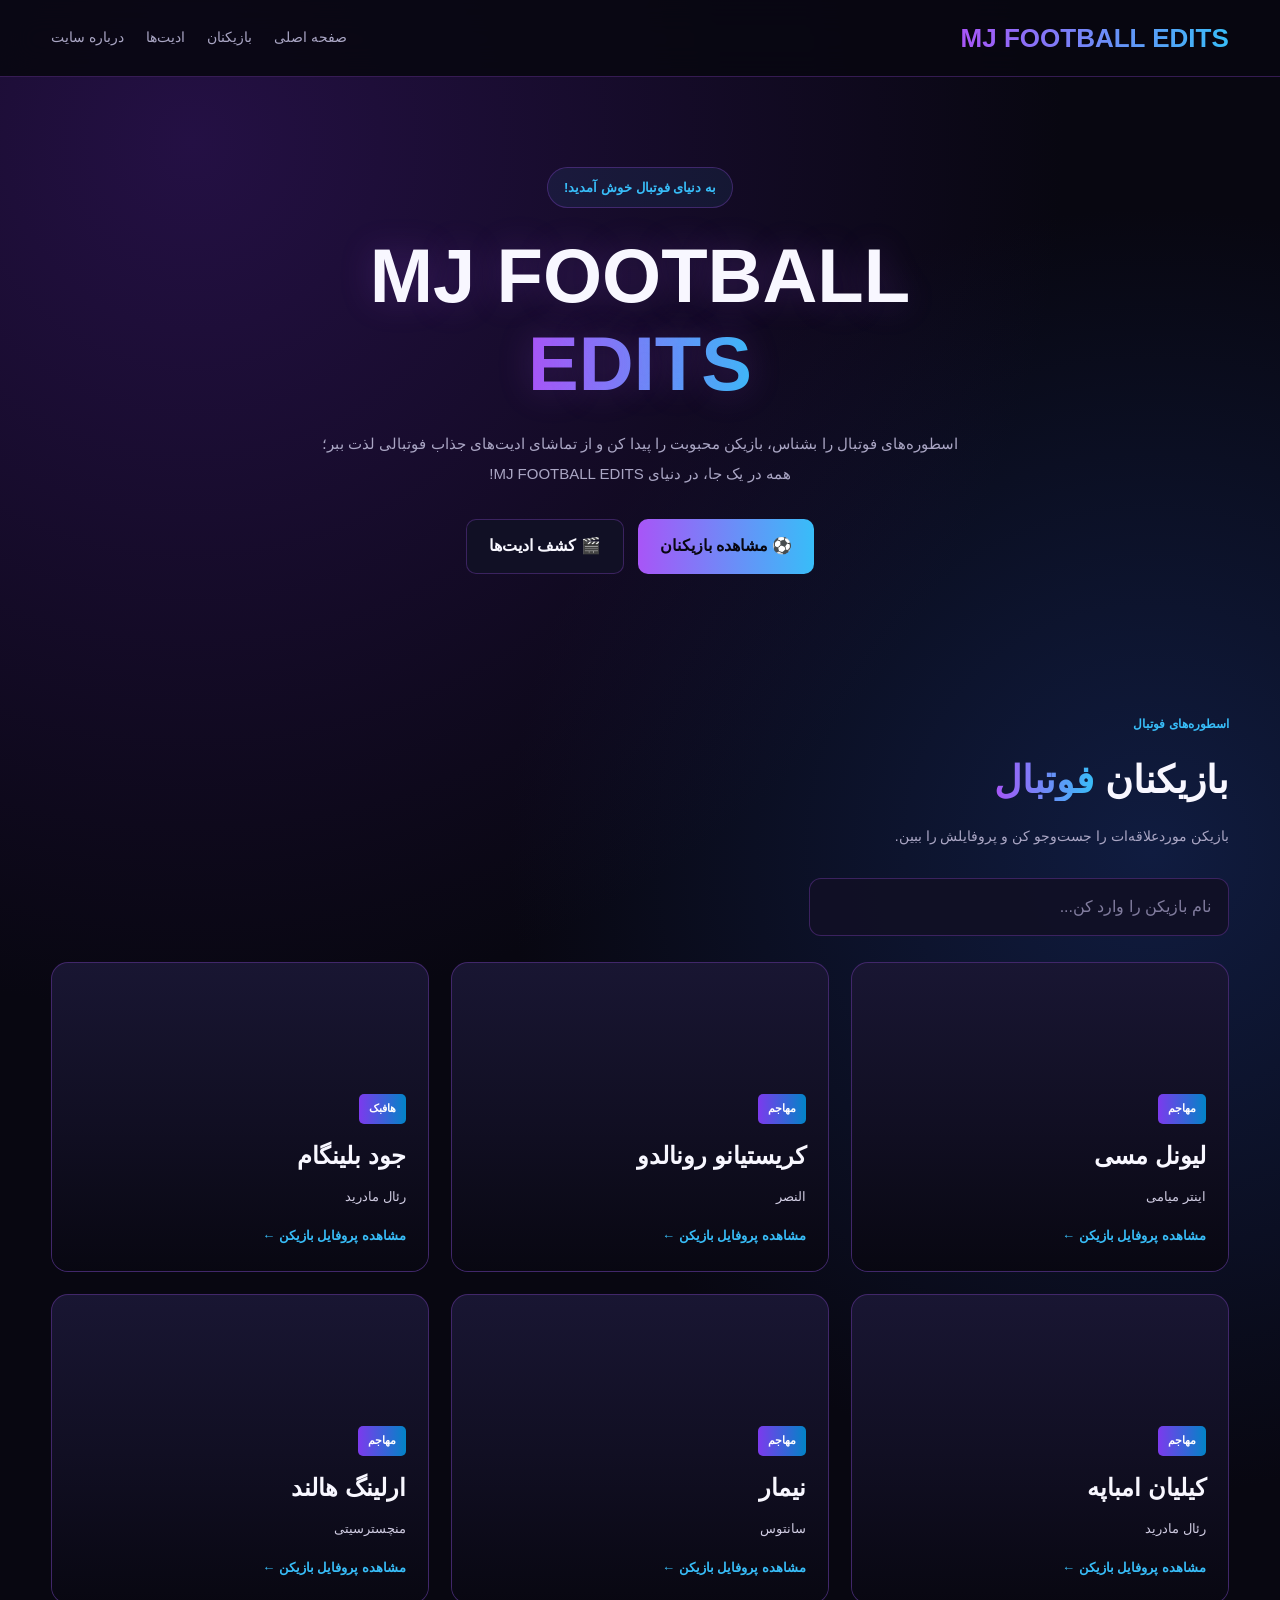
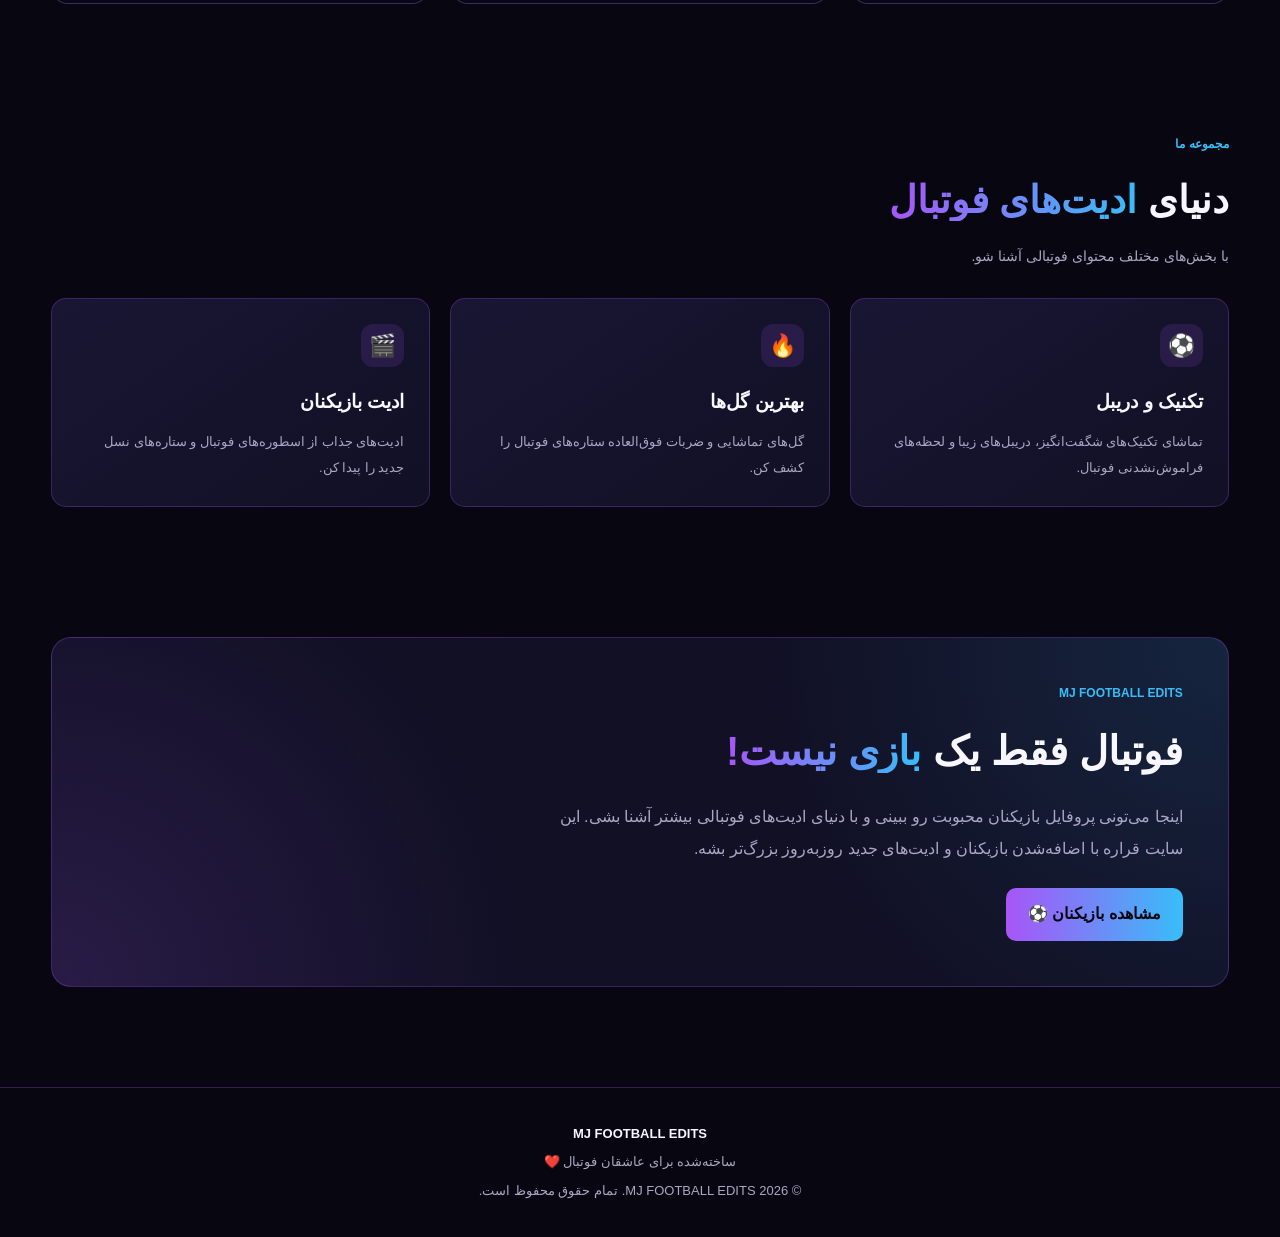
==== commit d17c384a: "Update index.html" ====
--- a/index.html
+++ b/index.html
@@ -1,14 +1,13 @@
+
 <!DOCTYPE html>
-<html lang="en">
+<html lang="fa" dir="rtl">
 <head>
   <meta charset="UTF-8">
   <meta name="viewport" content="width=device-width, initial-scale=1.0">
-
-  <title>MJ FOOTBALL EDITS</title>
-  <meta
-    name="description"
-    content="Discover football edits, legendary players, and amazing football moments at MJ FOOTBALL EDITS."
-  >
+  <meta name="theme-color" content="#080711">
+
+  <title>MJ FOOTBALL EDITS | دنیای ادیت‌های فوتبال</title>
+  <meta name="description" content="به دنیای MJ FOOTBALL EDITS خوش آمدید؛ اسطوره‌های فوتبال را بشناسید و ادیت‌های فوتبالی را کشف کنید.">
 
   <style>
     :root {
@@ -30,10 +29,11 @@
 
     html {
       scroll-behavior: smooth;
+      scroll-padding-top: 100px;
     }
 
     body {
-      font-family: Arial, Helvetica, sans-serif;
+      font-family: Tahoma, Arial, sans-serif;
       background:
         radial-gradient(circle at 15% 5%, #241044 0, transparent 30%),
         radial-gradient(circle at 90% 30%, #101c40 0, transparent 28%),
@@ -41,6 +41,7 @@
       color: var(--text);
       min-height: 100vh;
       overflow-x: hidden;
+      line-height: 1.8;
     }
 
     a {
@@ -48,8 +49,7 @@
       text-decoration: none;
     }
 
-    button,
-    input {
+    button, input {
       font: inherit;
     }
 
@@ -62,7 +62,7 @@
       position: sticky;
       top: 0;
       z-index: 100;
-      background: rgba(8, 7, 17, 0.88);
+      background: rgba(8, 7, 17, 0.9);
       backdrop-filter: blur(16px);
       border-bottom: 1px solid var(--border);
     }
@@ -76,9 +76,11 @@
     }
 
     .logo {
-      font-size: clamp(19px, 3vw, 27px);
+      font-family: Arial, Helvetica, sans-serif;
+      font-size: clamp(18px, 3vw, 26px);
       font-weight: 900;
-      letter-spacing: 1px;
+      direction: ltr;
+      white-space: nowrap;
       background: linear-gradient(90deg, var(--purple), var(--blue));
       -webkit-background-clip: text;
       background-clip: text;
@@ -95,7 +97,7 @@
     .nav-links a {
       color: var(--muted);
       font-size: 14px;
-      transition: color 0.2s;
+      transition: color .2s;
     }
 
     .nav-links a:hover {
@@ -108,7 +110,6 @@
       display: flex;
       align-items: center;
       text-align: center;
-      position: relative;
     }
 
     .hero-content {
@@ -117,24 +118,24 @@
 
     .hero-label {
       display: inline-block;
-      padding: 9px 16px;
+      padding: 8px 16px;
       border: 1px solid var(--border);
       border-radius: 999px;
       color: var(--blue);
-      background: rgba(56, 189, 248, 0.07);
-      font-size: 12px;
+      background: rgba(56, 189, 248, .07);
+      font-size: 13px;
       font-weight: 800;
-      letter-spacing: 2px;
       margin-bottom: 24px;
     }
 
     .hero h1 {
+      font-family: Arial, Helvetica, sans-serif;
       font-size: clamp(38px, 7vw, 76px);
-      line-height: 1.05;
+      line-height: 1.15;
       font-weight: 900;
-      letter-spacing: -2px;
+      direction: ltr;
       margin-bottom: 22px;
-      text-shadow: 0 0 35px rgba(168, 85, 247, 0.24);
+      text-shadow: 0 0 35px rgba(168, 85, 247, .24);
     }
 
     .gradient-text {
@@ -146,10 +147,10 @@
 
     .hero p {
       color: var(--muted);
-      max-width: 620px;
+      max-width: 650px;
       margin: 0 auto 30px;
-      line-height: 1.8;
-      font-size: 16px;
+      line-height: 2;
+      font-size: 15px;
     }
 
     .hero-buttons {
@@ -163,17 +164,17 @@
       display: inline-flex;
       align-items: center;
       justify-content: center;
-      padding: 13px 22px;
+      padding: 12px 22px;
       border-radius: 10px;
       font-weight: 800;
       border: 1px solid var(--border);
-      transition: transform 0.2s, box-shadow 0.2s;
+      transition: transform .2s, box-shadow .2s;
       cursor: pointer;
     }
 
     .btn:hover {
       transform: translateY(-3px);
-      box-shadow: 0 8px 30px rgba(168, 85, 247, 0.2);
+      box-shadow: 0 8px 30px rgba(168, 85, 247, .2);
     }
 
     .btn-primary {
@@ -205,37 +206,36 @@
 
     .section-heading p {
       color: var(--muted);
-      line-height: 1.7;
+      line-height: 1.9;
       font-size: 14px;
     }
 
     .eyebrow {
       color: var(--blue);
-      font-size: 11px;
+      font-size: 12px;
       font-weight: 900;
-      letter-spacing: 2px;
       margin-bottom: 10px;
     }
 
     .players-search {
-      width: min(100%, 380px);
+      width: min(100%, 420px);
       margin-bottom: 26px;
     }
 
     .players-search input {
       width: 100%;
-      padding: 15px 17px;
+      padding: 14px 17px;
       color: var(--text);
-      background: rgba(17, 16, 37, 0.95);
+      background: rgba(17, 16, 37, .95);
       border: 1px solid var(--border);
       border-radius: 12px;
       outline: none;
-      transition: border-color 0.2s, box-shadow 0.2s;
+      transition: border-color .2s, box-shadow .2s;
     }
 
     .players-search input:focus {
       border-color: var(--blue);
-      box-shadow: 0 0 18px rgba(56, 189, 248, 0.12);
+      box-shadow: 0 0 18px rgba(56, 189, 248, .12);
     }
 
     .players-search input::placeholder {
@@ -257,12 +257,10 @@
       isolation: isolate;
       border-radius: 17px;
       border: 1px solid var(--border);
-      background:
-        linear-gradient(0deg, #0a0815 0%, rgba(10, 8, 21, 0.15) 100%),
-        var(--panel-light);
+      background-color: var(--panel-light);
       background-size: cover;
       background-position: center;
-      transition: transform 0.25s, border-color 0.25s;
+      transition: transform .25s, border-color .25s;
     }
 
     .player-card::before {
@@ -272,9 +270,9 @@
       z-index: -1;
       background: linear-gradient(
         0deg,
-        rgba(8, 7, 17, 0.98) 0%,
-        rgba(8, 7, 17, 0.48) 48%,
-        rgba(8, 7, 17, 0.02) 100%
+        rgba(8, 7, 17, .98) 0%,
+        rgba(8, 7, 17, .48) 48%,
+        rgba(8, 7, 17, .02) 100%
       );
     }
 
@@ -291,24 +289,23 @@
     .player-tag {
       display: inline-block;
       margin-bottom: 10px;
-      padding: 6px 10px;
-      font-size: 10px;
+      padding: 5px 10px;
+      font-size: 11px;
       font-weight: 900;
-      letter-spacing: 1px;
       border-radius: 5px;
       color: white;
       background: linear-gradient(90deg, #7c3aed, #0284c7);
     }
 
     .player-info h3 {
-      font-size: 25px;
+      font-size: 24px;
       margin-bottom: 8px;
     }
 
     .player-info p {
       color: #d0cce2;
       font-size: 13px;
-      line-height: 1.6;
+      line-height: 1.8;
     }
 
     .card-arrow {
@@ -327,7 +324,7 @@
       background: var(--panel);
       border: 1px solid var(--border);
       border-radius: 12px;
-      line-height: 1.8;
+      line-height: 2;
     }
 
     .edits-grid {
@@ -342,7 +339,7 @@
       border: 1px solid var(--border);
       border-radius: 15px;
       background: linear-gradient(145deg, var(--panel-light), var(--panel));
-      transition: transform 0.2s, border-color 0.2s;
+      transition: transform .2s, border-color .2s;
     }
 
     .edit-card:hover {
@@ -356,19 +353,20 @@
       display: grid;
       place-items: center;
       border-radius: 12px;
-      background: rgba(168, 85, 247, 0.14);
+      background: rgba(168, 85, 247, .14);
       font-size: 22px;
       margin-bottom: 18px;
     }
 
     .edit-card h3 {
       margin-bottom: 10px;
+      font-size: 19px;
     }
 
     .edit-card p {
       color: var(--muted);
       font-size: 13px;
-      line-height: 1.7;
+      line-height: 2;
     }
 
     .premium-box {
@@ -378,8 +376,8 @@
       border: 1px solid var(--border);
       border-radius: 20px;
       background:
-        radial-gradient(circle at 100% 0%, rgba(56, 189, 248, 0.12), transparent 38%),
-        radial-gradient(circle at 0% 100%, rgba(168, 85, 247, 0.16), transparent 38%),
+        radial-gradient(circle at 100% 0%, rgba(56, 189, 248, .12), transparent 38%),
+        radial-gradient(circle at 0% 100%, rgba(168, 85, 247, .16), transparent 38%),
         var(--panel);
     }
 
@@ -391,7 +389,7 @@
     .premium-box p {
       max-width: 650px;
       color: var(--muted);
-      line-height: 1.8;
+      line-height: 2;
       margin-bottom: 23px;
     }
 
@@ -402,11 +400,13 @@
       text-align: center;
       color: var(--muted);
       font-size: 13px;
-      line-height: 1.9;
+      line-height: 2.2;
     }
 
     footer strong {
       color: var(--text);
+      direction: ltr;
+      display: inline-block;
     }
 
     @media (max-width: 800px) {
@@ -466,11 +466,11 @@
     <div class="container nav-inner">
       <a class="logo" href="./index.html">MJ FOOTBALL EDITS</a>
 
-      <nav class="nav-links" aria-label="Main navigation">
-        <a href="#home">Home</a>
-        <a href="#players">Players</a>
-        <a href="#edits">Edits</a>
-        <a href="#premium">Premium</a>
+      <nav class="nav-links" aria-label="منوی اصلی">
+        <a href="#home">صفحه اصلی</a>
+        <a href="#players">بازیکنان</a>
+        <a href="#edits">ادیت‌ها</a>
+        <a href="#premium">درباره سایت</a>
       </nav>
     </div>
   </header>
@@ -478,7 +478,7 @@
   <main>
     <section class="hero" id="home">
       <div class="container hero-content">
-        <span class="hero-label">WELCOME TO THE FOOTBALL WORLD</span>
+        <span class="hero-label">به دنیای فوتبال خوش آمدید!</span>
 
         <h1>
           MJ FOOTBALL<br>
@@ -486,13 +486,14 @@
         </h1>
 
         <p>
-          Discover football legends, explore your favorite players,
-          and enjoy amazing football edits all in one place.
+          اسطوره‌های فوتبال را بشناس، بازیکن محبوبت را پیدا کن
+          و از تماشای ادیت‌های جذاب فوتبالی لذت ببر؛
+          همه در یک جا، در دنیای MJ FOOTBALL EDITS!
         </p>
 
         <div class="hero-buttons">
-          <a class="btn btn-primary" href="#players">Explore Players</a>
-          <a class="btn btn-secondary" href="#edits">Discover Edits</a>
+          <a class="btn btn-primary" href="#players">⚽ مشاهده بازیکنان</a>
+          <a class="btn btn-secondary" href="#edits">🎬 کشف ادیت‌ها</a>
         </div>
       </div>
     </section>
@@ -501,9 +502,9 @@
       <div class="container">
         <div class="section-heading">
           <div>
-            <div class="eyebrow">FOOTBALL LEGENDS</div>
-            <h2>Explore <span class="gradient-text">Players</span></h2>
-            <p>Search for your favorite football player.</p>
+            <div class="eyebrow">اسطوره‌های فوتبال</div>
+            <h2>بازیکنان <span class="gradient-text">فوتبال</span></h2>
+            <p>بازیکن موردعلاقه‌ات را جست‌وجو کن و پروفایلش را ببین.</p>
           </div>
         </div>
 
@@ -511,14 +512,14 @@
           <input
             type="search"
             id="player-search"
-            placeholder="Search players..."
-            aria-label="Search players"
+            placeholder="نام بازیکن را وارد کن..."
+            aria-label="جست‌وجوی بازیکن"
             autocomplete="off"
           >
         </div>
 
         <div class="players-grid" id="players-grid">
-          <div class="status-message">Loading players...</div>
+          <div class="status-message">در حال بارگذاری بازیکنان...</div>
         </div>
       </div>
     </section>
@@ -527,29 +528,38 @@
       <div class="container">
         <div class="section-heading">
           <div>
-            <div class="eyebrow">OUR COLLECTION</div>
-            <h2>Football <span class="gradient-text">Edits</span></h2>
-            <p>Explore different types of football content.</p>
+            <div class="eyebrow">مجموعه ما</div>
+            <h2>دنیای <span class="gradient-text">ادیت‌های فوتبال</span></h2>
+            <p>با بخش‌های مختلف محتوای فوتبالی آشنا شو.</p>
           </div>
         </div>
 
         <div class="edits-grid">
           <article class="edit-card">
             <div class="edit-icon">⚽</div>
-            <h3>Skills & Tricks</h3>
-            <p>Enjoy incredible skills, dribbles, and unforgettable football moments.</p>
+            <h3>تکنیک و دریبل</h3>
+            <p>
+              تماشای تکنیک‌های شگفت‌انگیز، دریبل‌های زیبا
+              و لحظه‌های فراموش‌نشدنی فوتبال.
+            </p>
           </article>
 
           <article class="edit-card">
             <div class="edit-icon">🔥</div>
-            <h3>Best Goals</h3>
-            <p>Discover spectacular goals and amazing finishes from football stars.</p>
+            <h3>بهترین گل‌ها</h3>
+            <p>
+              گل‌های تماشایی و ضربات فوق‌العاده ستاره‌های
+              فوتبال را کشف کن.
+            </p>
           </article>
 
           <article class="edit-card">
             <div class="edit-icon">🎬</div>
-            <h3>Player Edits</h3>
-            <p>Find edits featuring legendary players and modern football superstars.</p>
+            <h3>ادیت بازیکنان</h3>
+            <p>
+              ادیت‌های جذاب از اسطوره‌های فوتبال و
+              ستاره‌های نسل جدید را پیدا کن.
+            </p>
           </article>
         </div>
       </div>
@@ -559,12 +569,21 @@
       <div class="container">
         <div class="premium-box">
           <div class="eyebrow">MJ FOOTBALL EDITS</div>
-          <h2>Football is more than <span class="gradient-text">a game.</span></h2>
+
+          <h2>
+            فوتبال فقط یک <span class="gradient-text">بازی نیست!</span>
+          </h2>
+
           <p>
-            Explore player profiles and discover more football content.
-            This website is designed to grow with your player collection.
+            اینجا می‌تونی پروفایل بازیکنان محبوبت رو ببینی
+            و با دنیای ادیت‌های فوتبالی بیشتر آشنا بشی.
+            این سایت قراره با اضافه‌شدن بازیکنان و ادیت‌های جدید
+            روزبه‌روز بزرگ‌تر بشه.
           </p>
-          <a class="btn btn-primary" href="#players">Explore Players</a>
+
+          <a class="btn btn-primary" href="#players">
+            مشاهده بازیکنان ⚽
+          </a>
         </div>
       </div>
     </section>
@@ -573,12 +592,11 @@
   <footer>
     <div class="container">
       <strong>MJ FOOTBALL EDITS</strong><br>
-      Made for football fans.<br>
-      © <span id="current-year"></span> MJ FOOTBALL EDITS. All rights reserved.
+      ساخته‌شده برای عاشقان فوتبال ❤️<br>
+      © <span id="current-year"></span> MJ FOOTBALL EDITS. تمام حقوق محفوظ است.
     </div>
   </footer>
 
-  <!-- Load the player list before rendering the cards. -->
   <script src="./players.js"></script>
 
   <script>
@@ -635,8 +653,8 @@
           <div class="status-message">
             ${
               allPlayers.length === 0
-                ? "No player data was found. Check that players.js exists and contains your player list."
-                : "No players found. Try another search."
+                ? "اطلاعات بازیکنان پیدا نشد. فایل players.js را بررسی کن."
+                : "بازیکنی با این نام پیدا نشد؛ عبارت دیگری را امتحان کن."
             }
           </div>
         `;
@@ -645,9 +663,11 @@
 
       playersGrid.innerHTML = filteredPlayers.map(function (player) {
         const id = encodeURIComponent(player.id || "");
-        const name = escapeHTML(player.name || player.englishName || "Football Player");
-        const club = escapeHTML(player.club || "Football Player");
-        const position = escapeHTML(player.position || "Football Star");
+        const name = escapeHTML(
+          player.name || player.englishName || "بازیکن فوتبال"
+        );
+        const club = escapeHTML(player.club || "بازیکن فوتبال");
+        const position = escapeHTML(player.position || "ستاره فوتبال");
         const image = escapeHTML(player.image || "");
 
         return `
@@ -655,13 +675,13 @@
             class="player-card"
             href="./player.html?id=${id}"
             style="${image ? `background-image: url('${image}');` : ""}"
-            aria-label="View ${name} profile"
+            aria-label="مشاهده پروفایل ${name}"
           >
             <div class="player-info">
               <span class="player-tag">${position}</span>
               <h3>${name}</h3>
               <p>${club}</p>
-              <span class="card-arrow">View Player Profile →</span>
+              <span class="card-arrow">مشاهده پروفایل بازیکن ←</span>
             </div>
           </a>
         `;
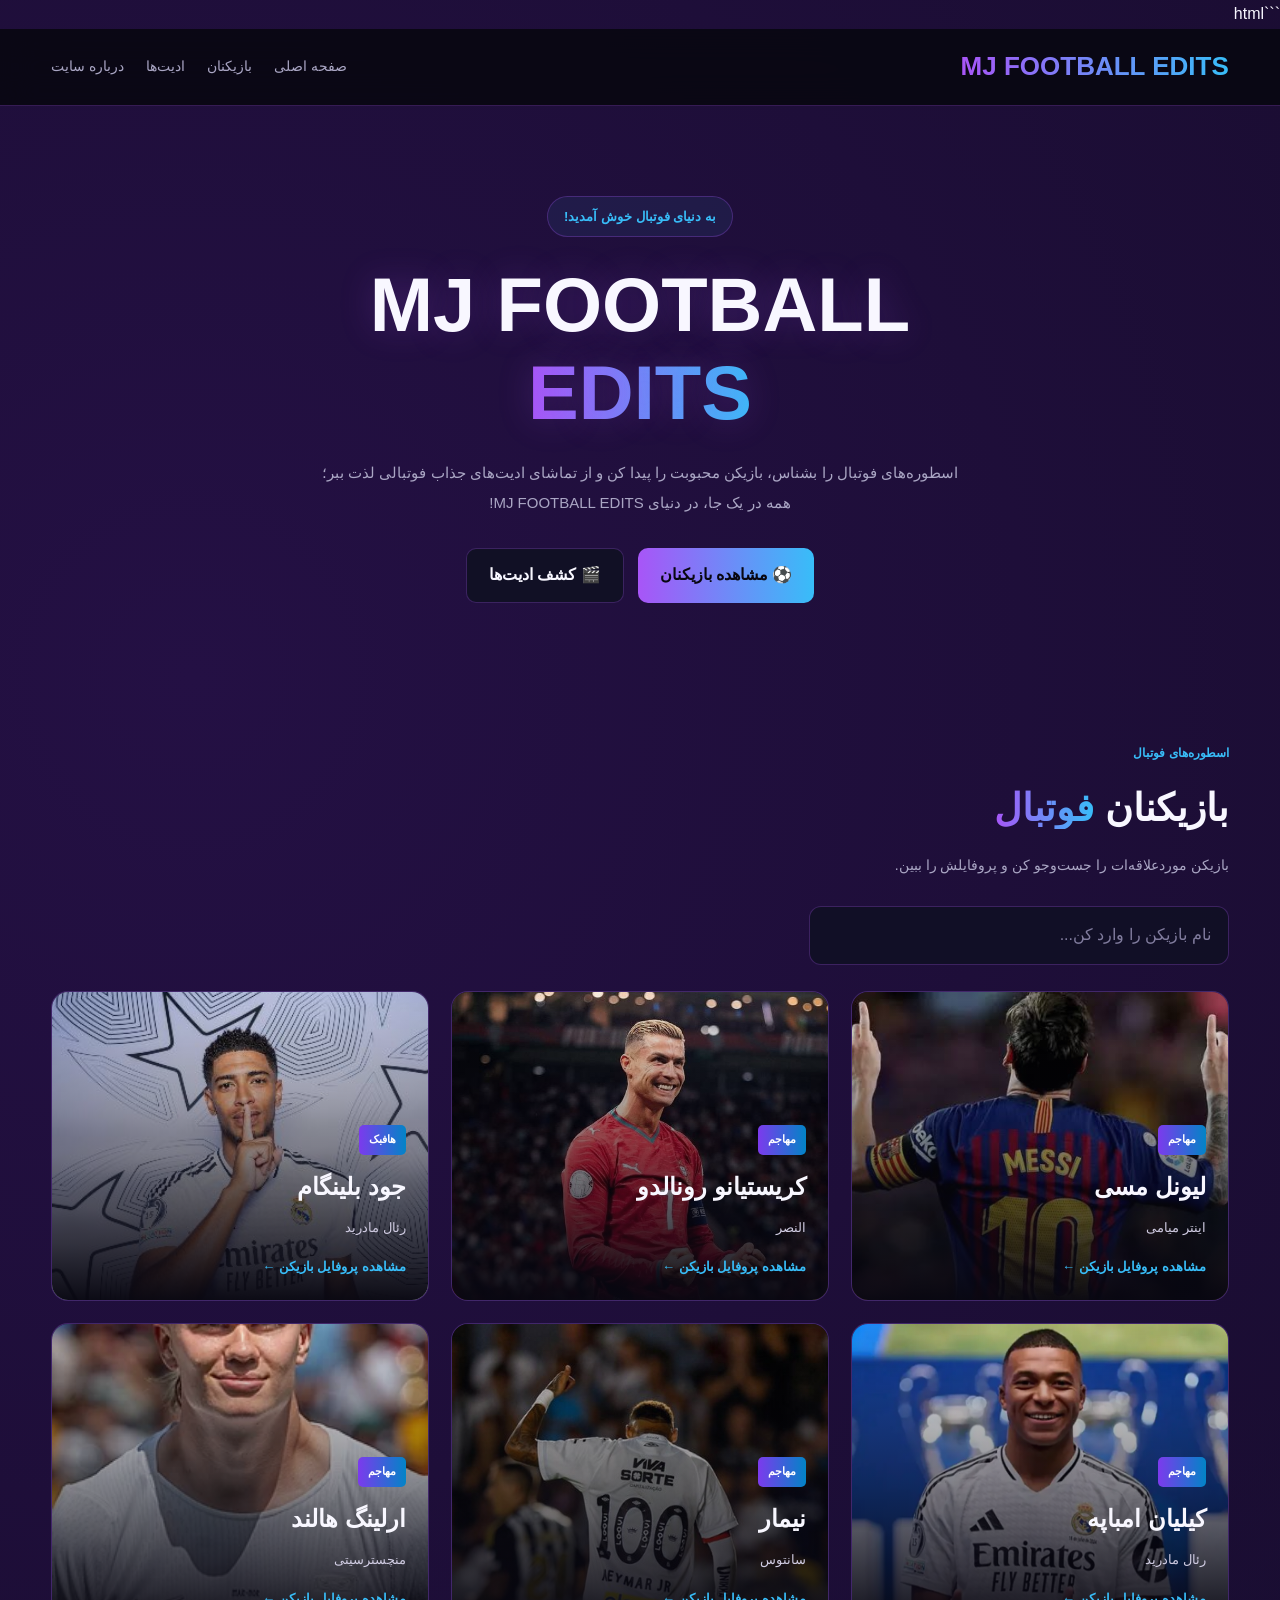
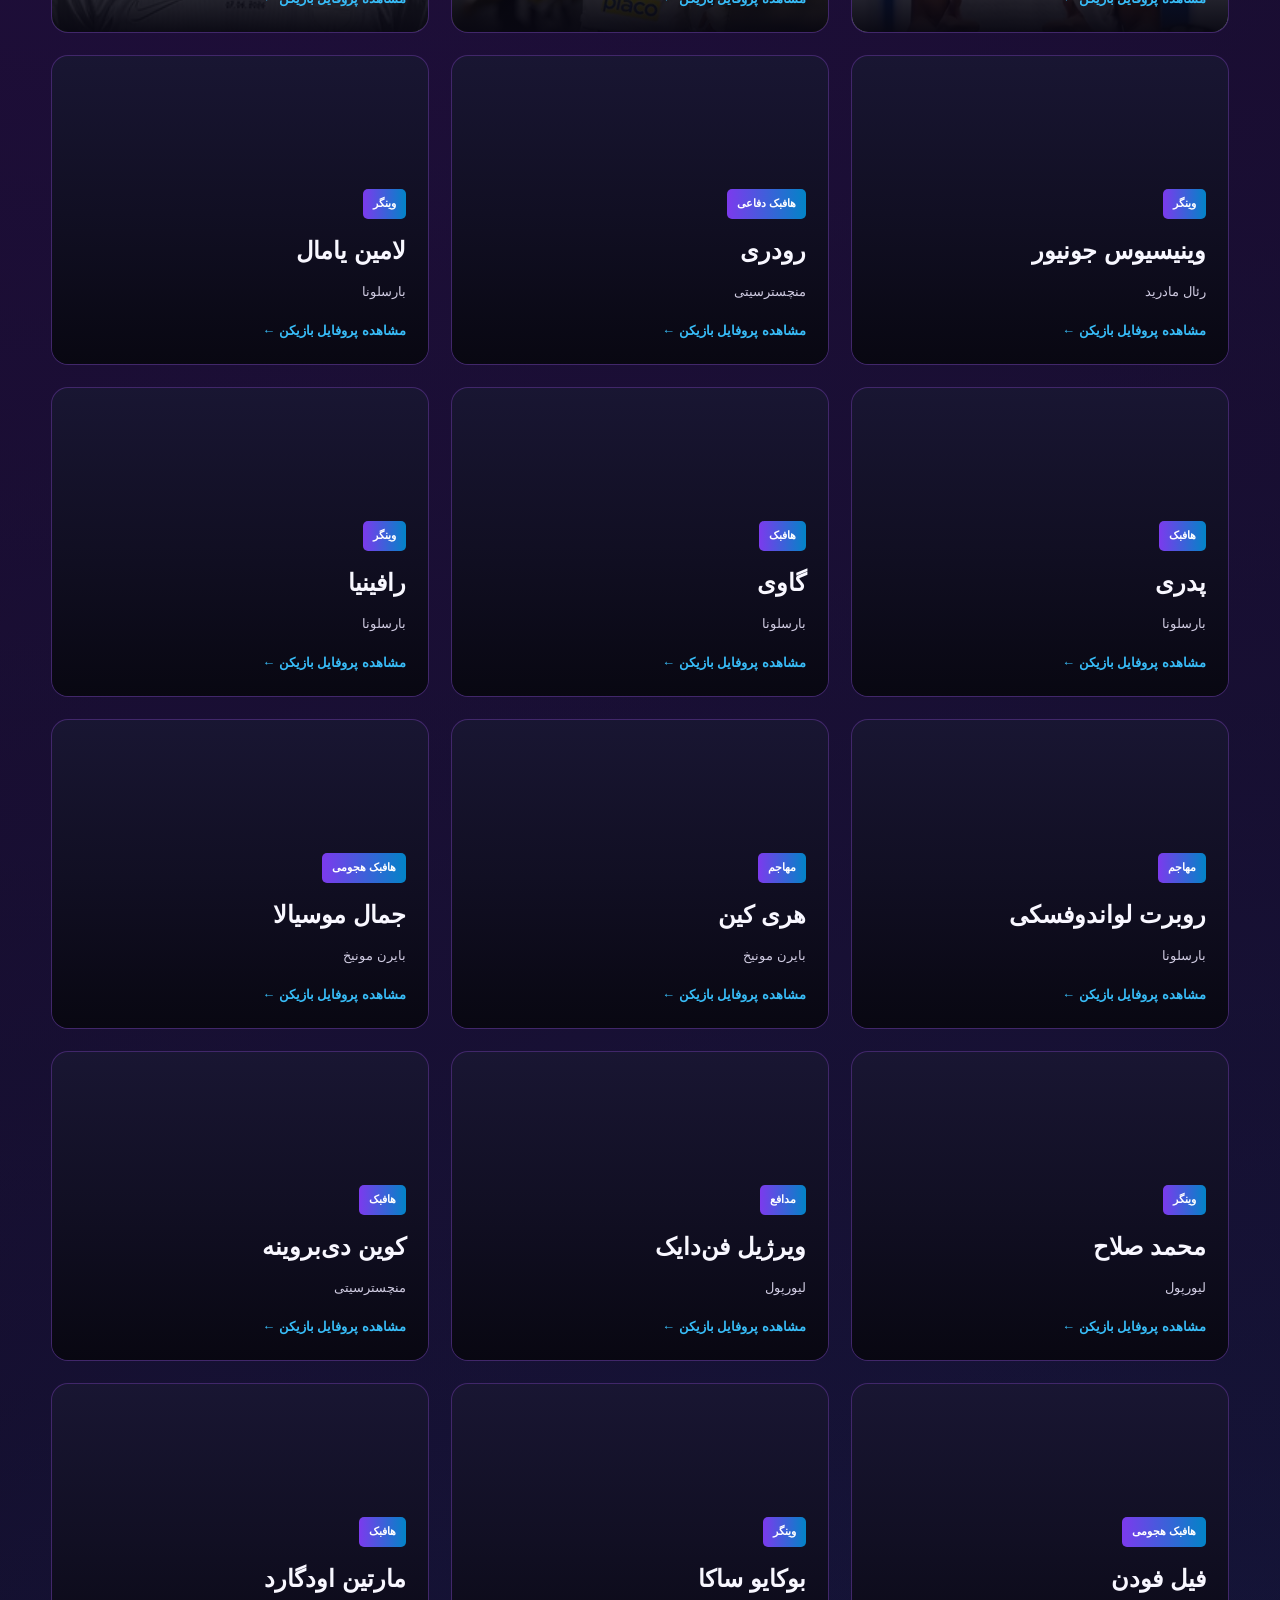
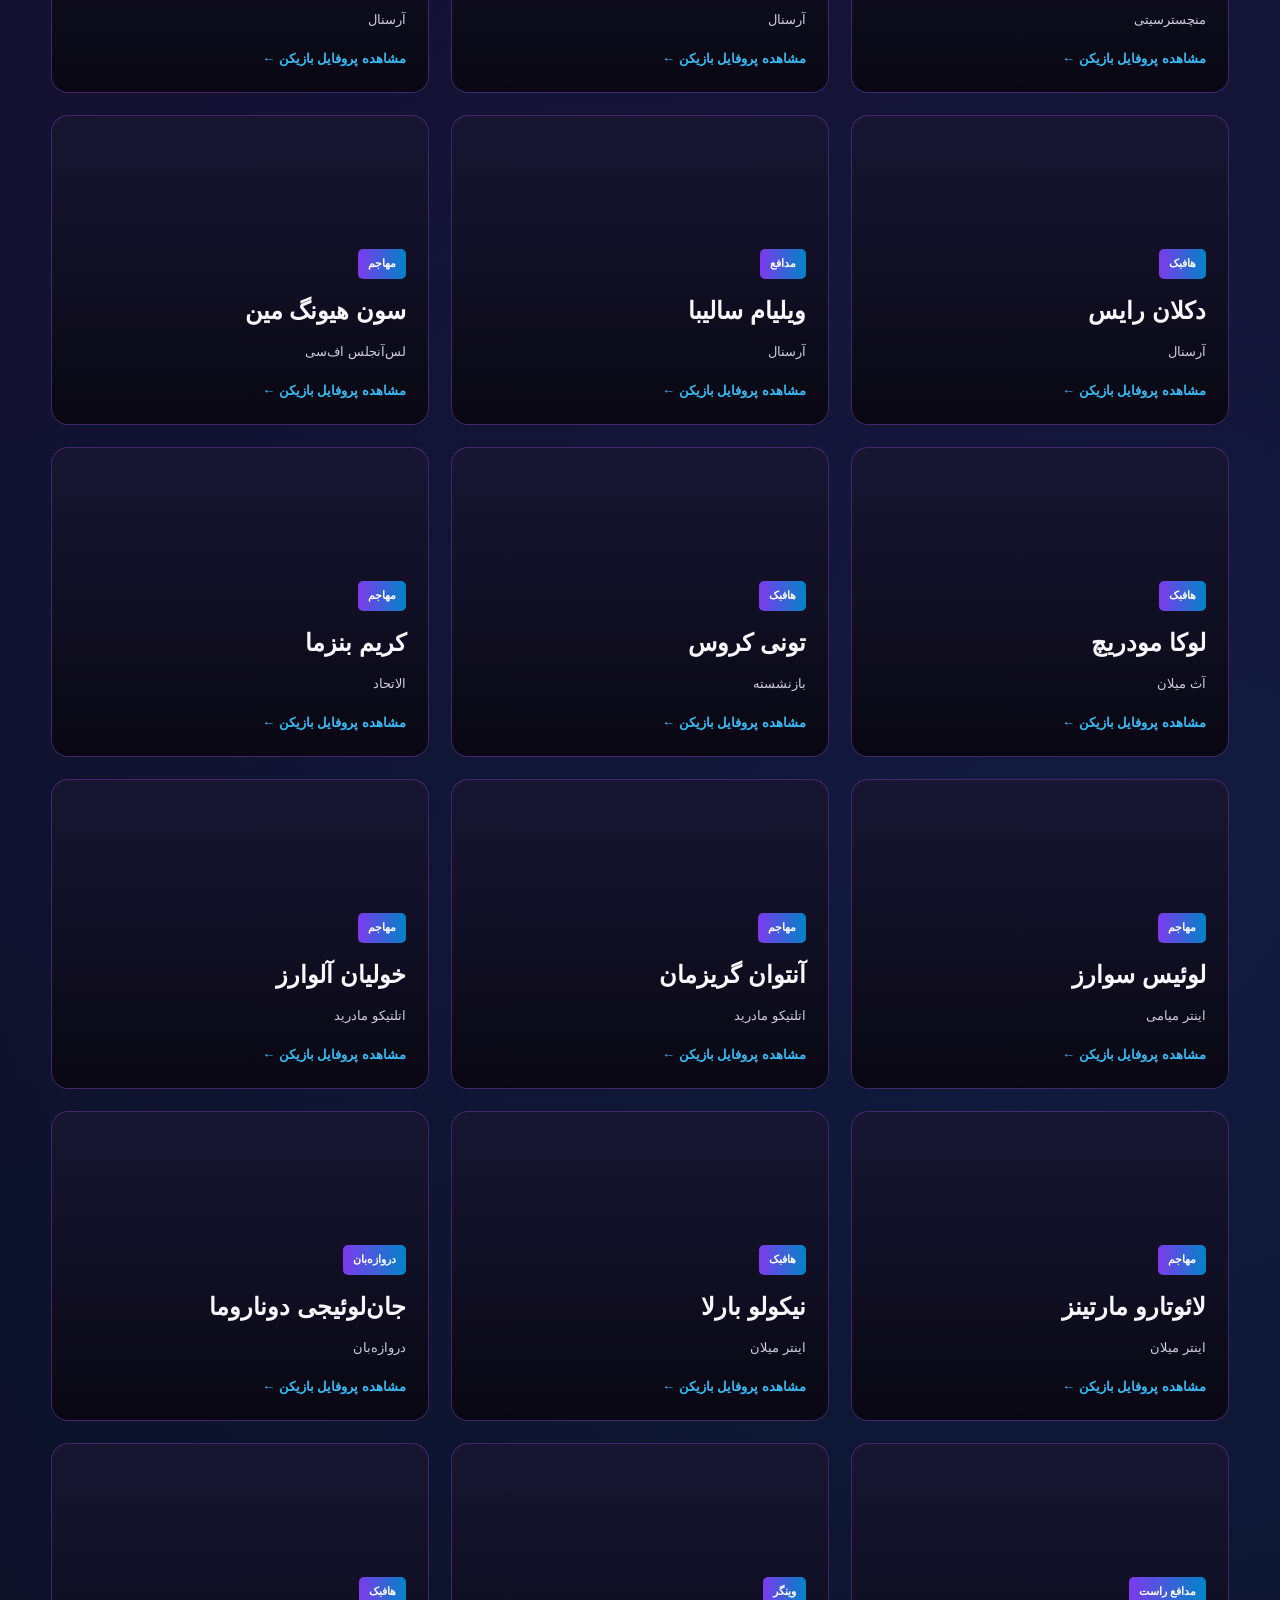
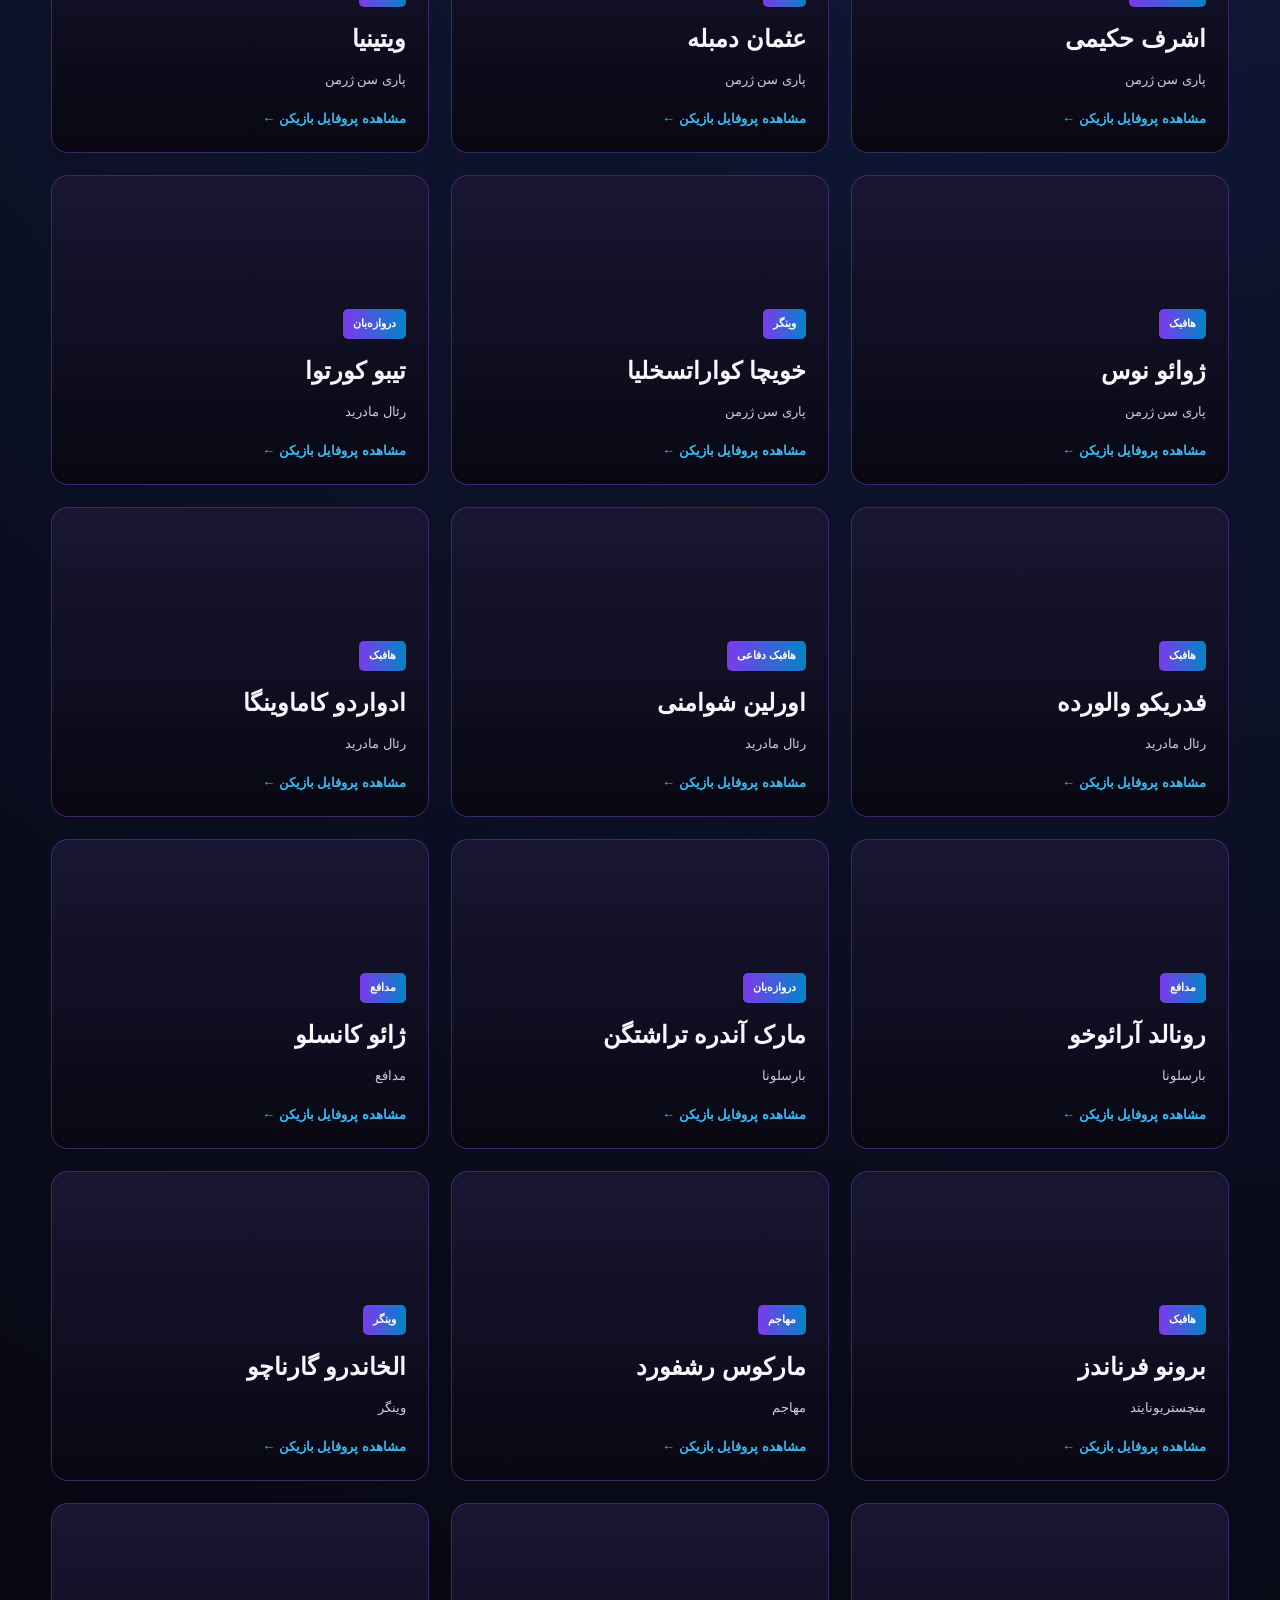
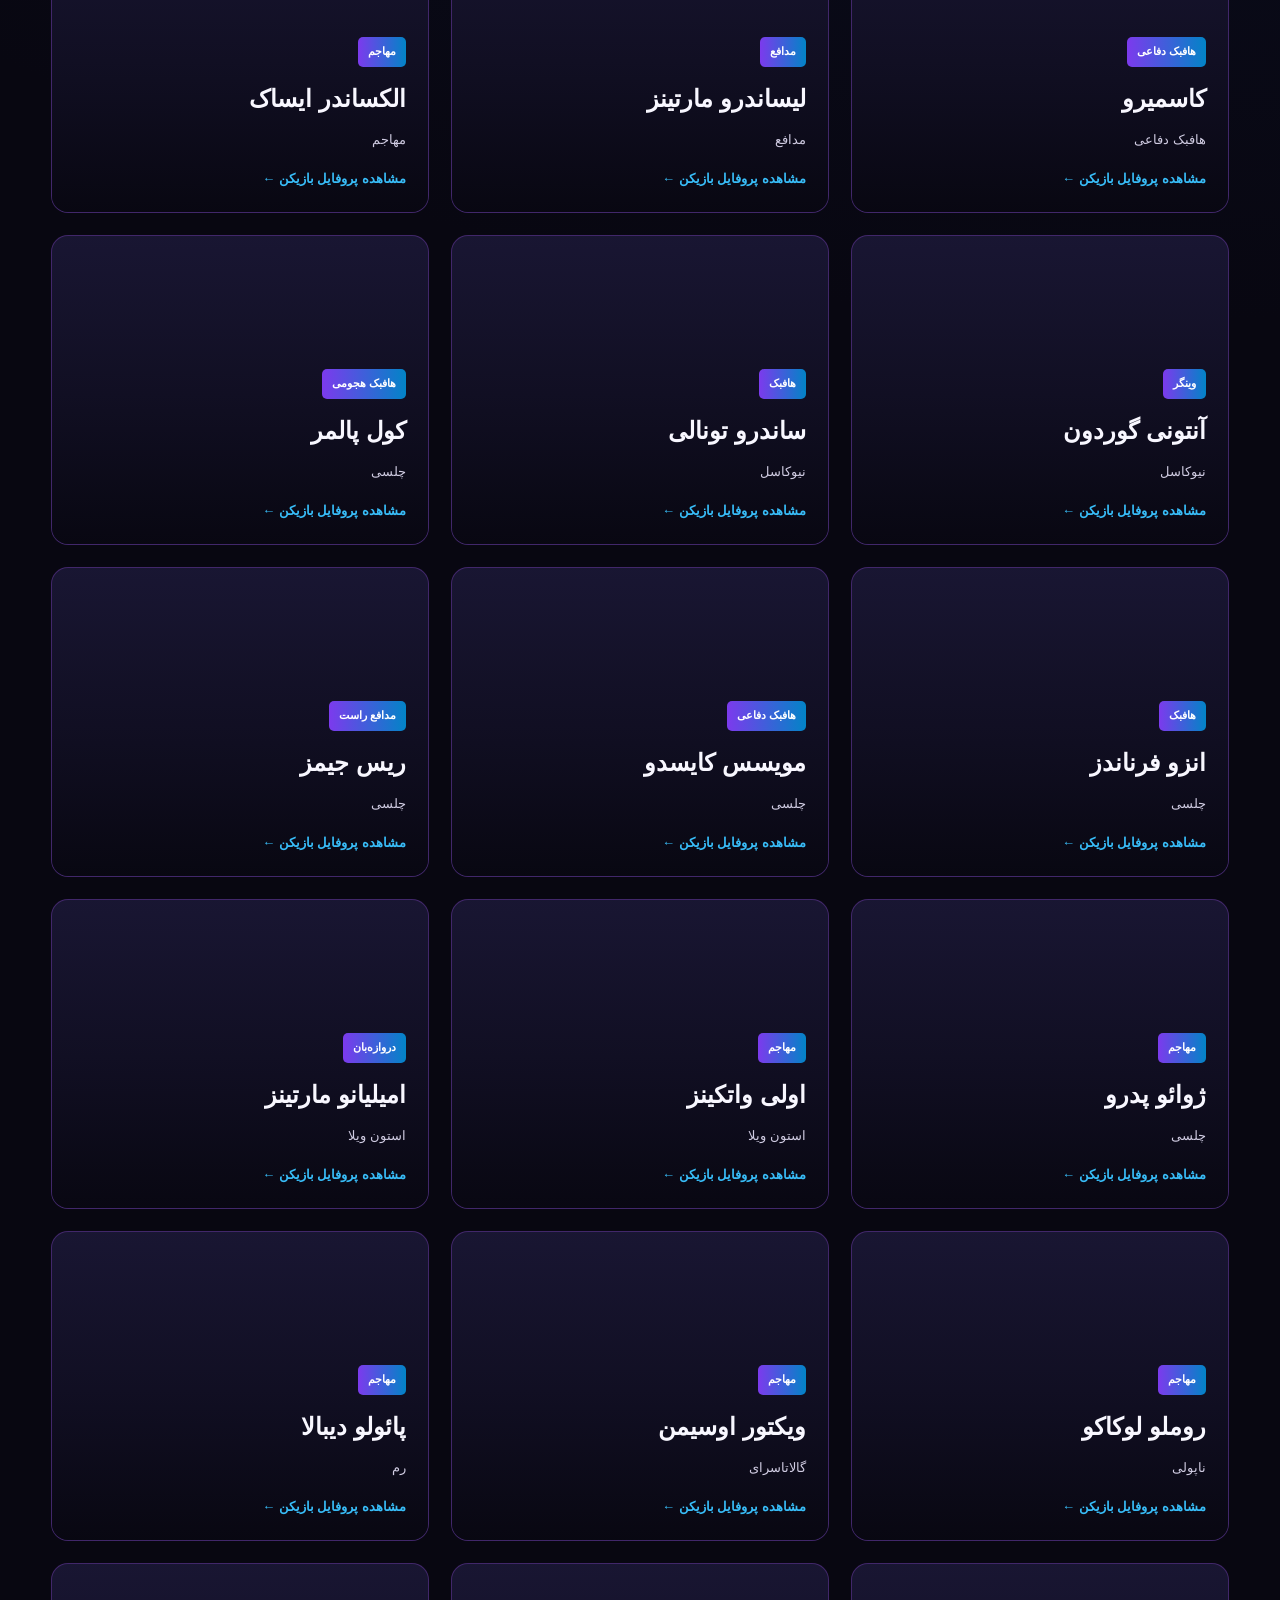
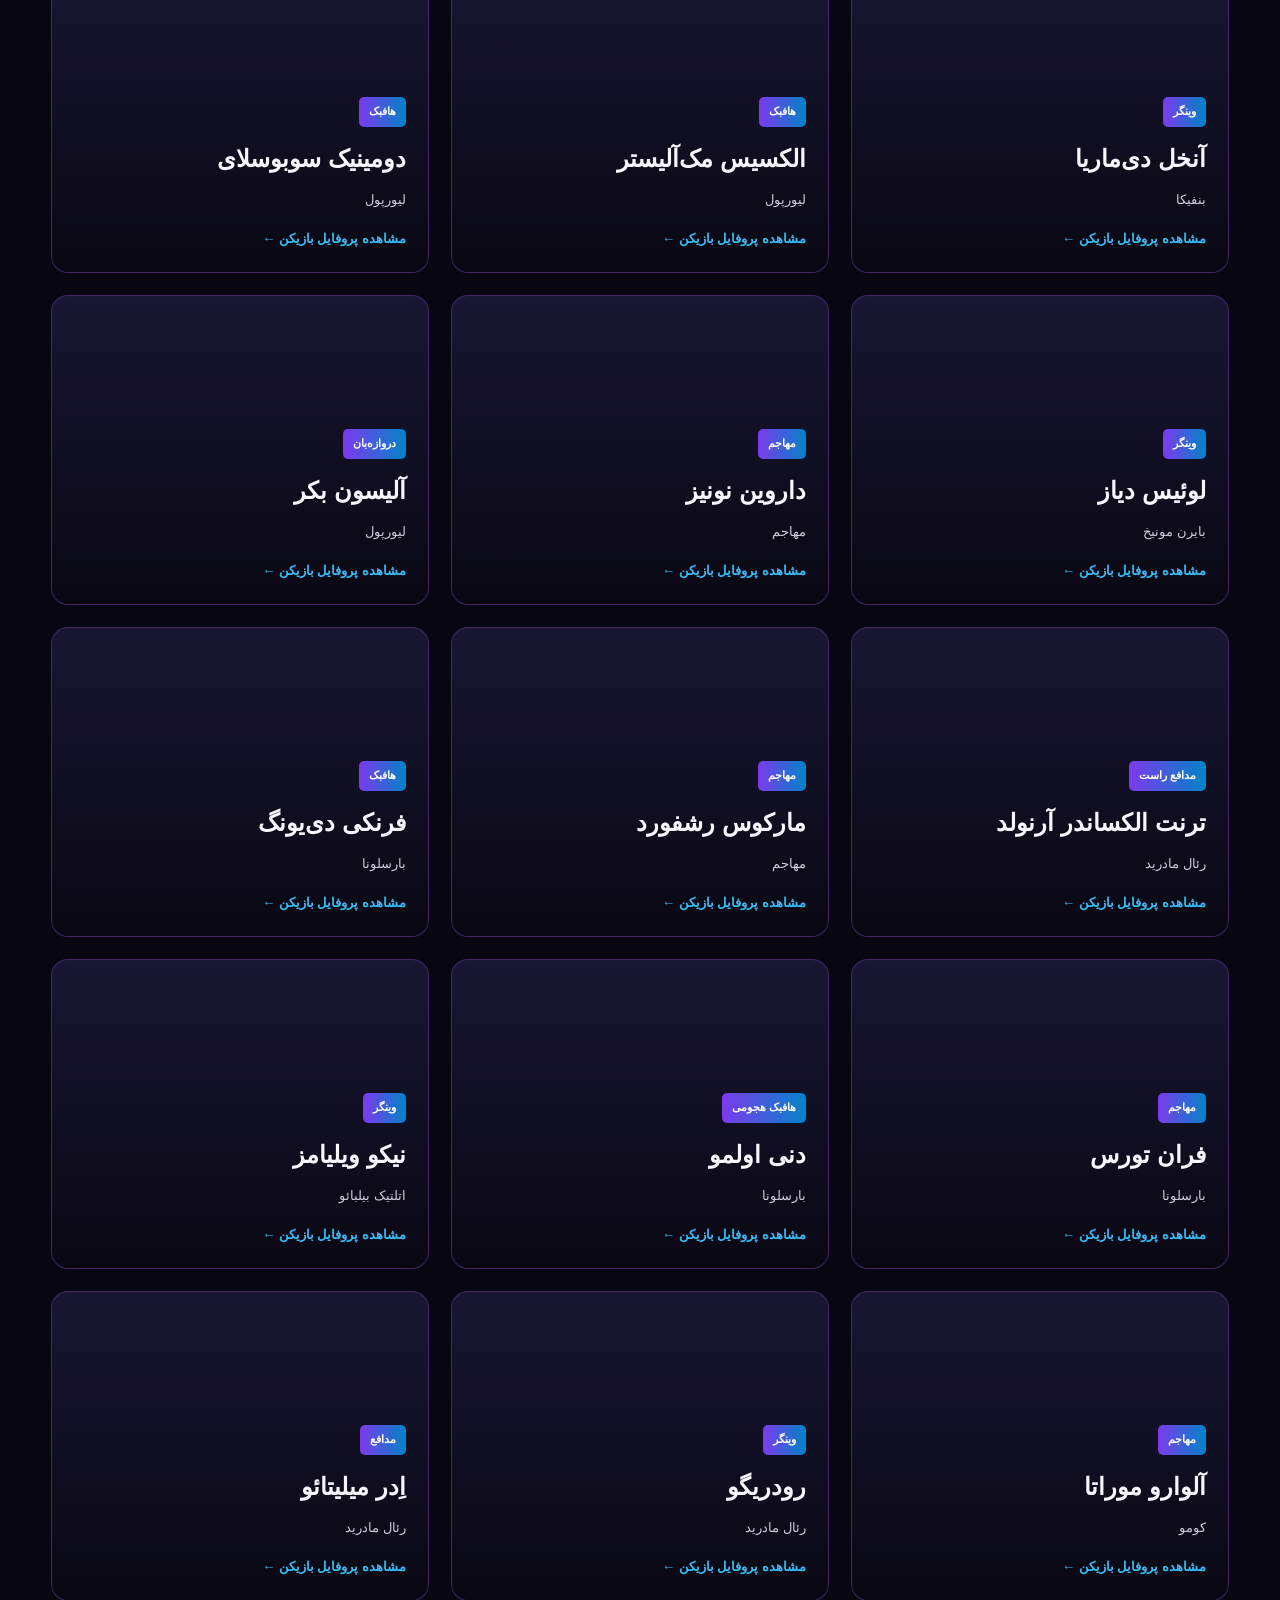
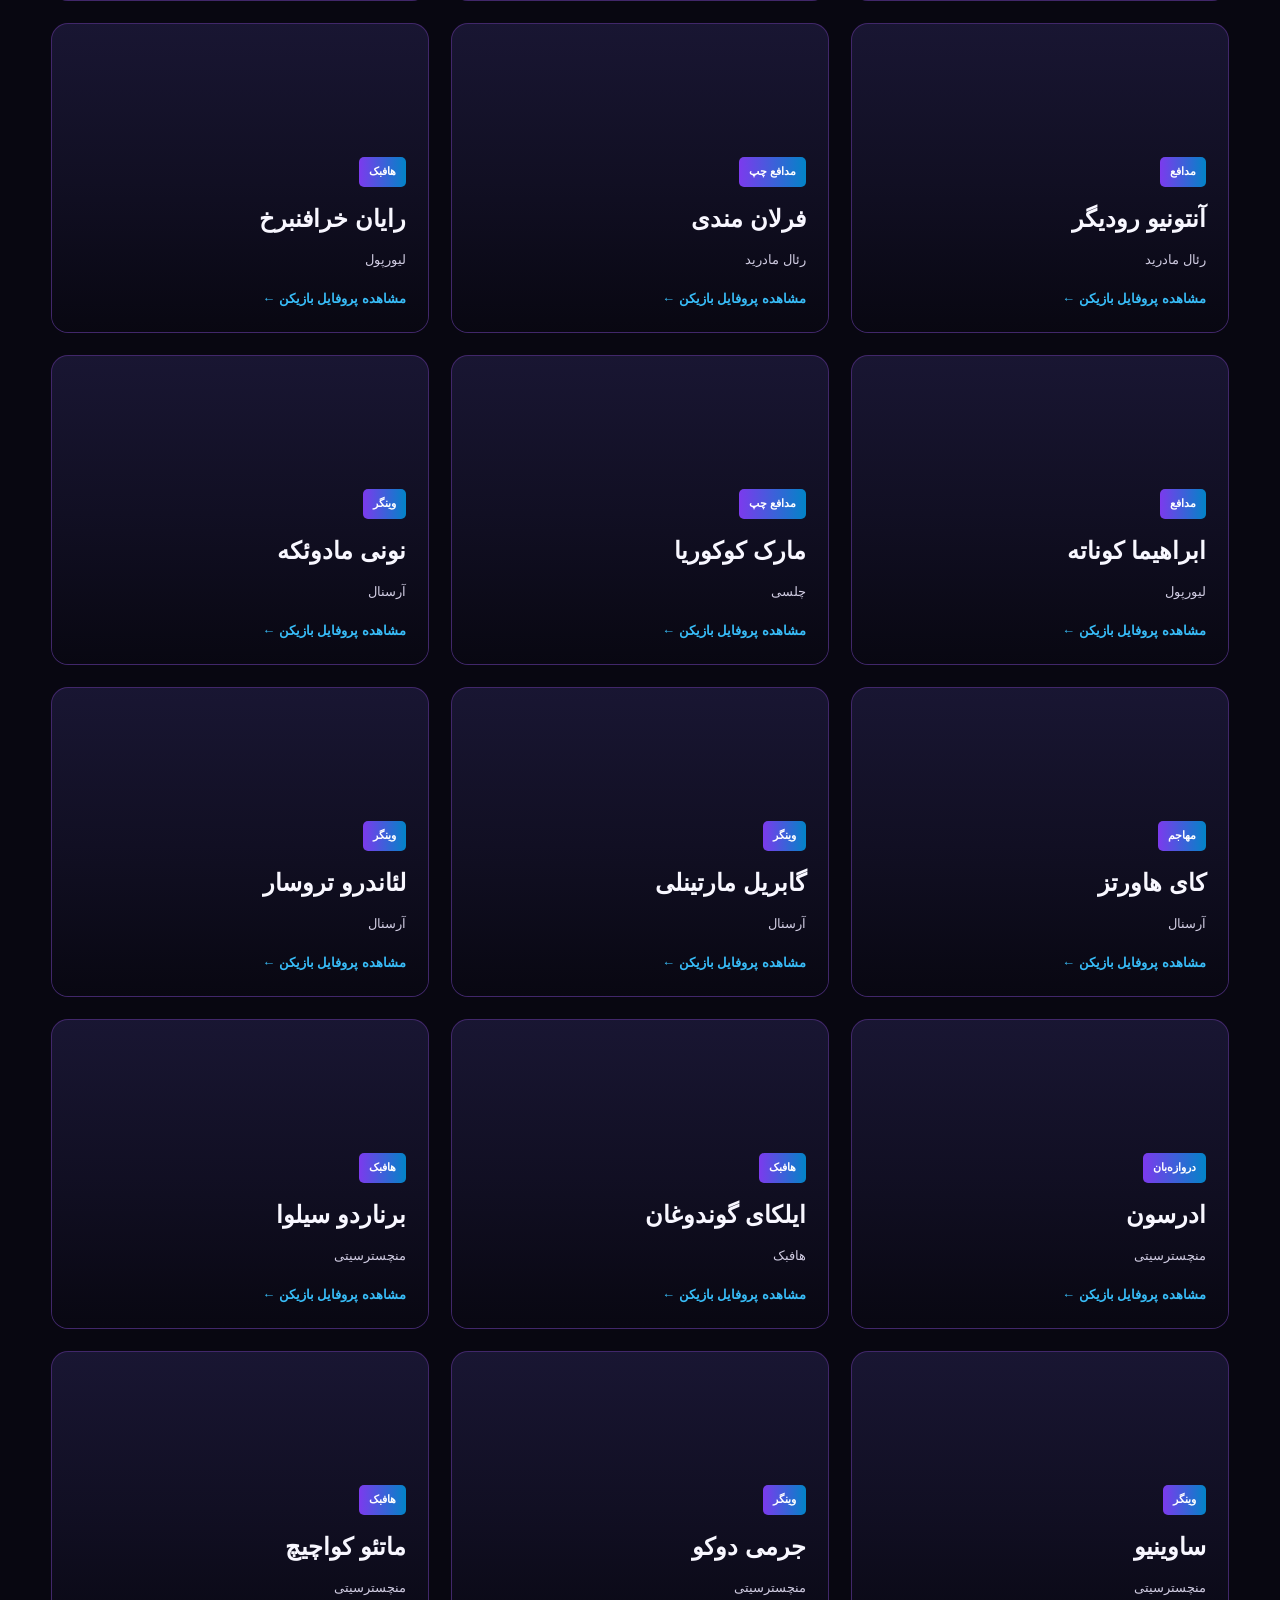
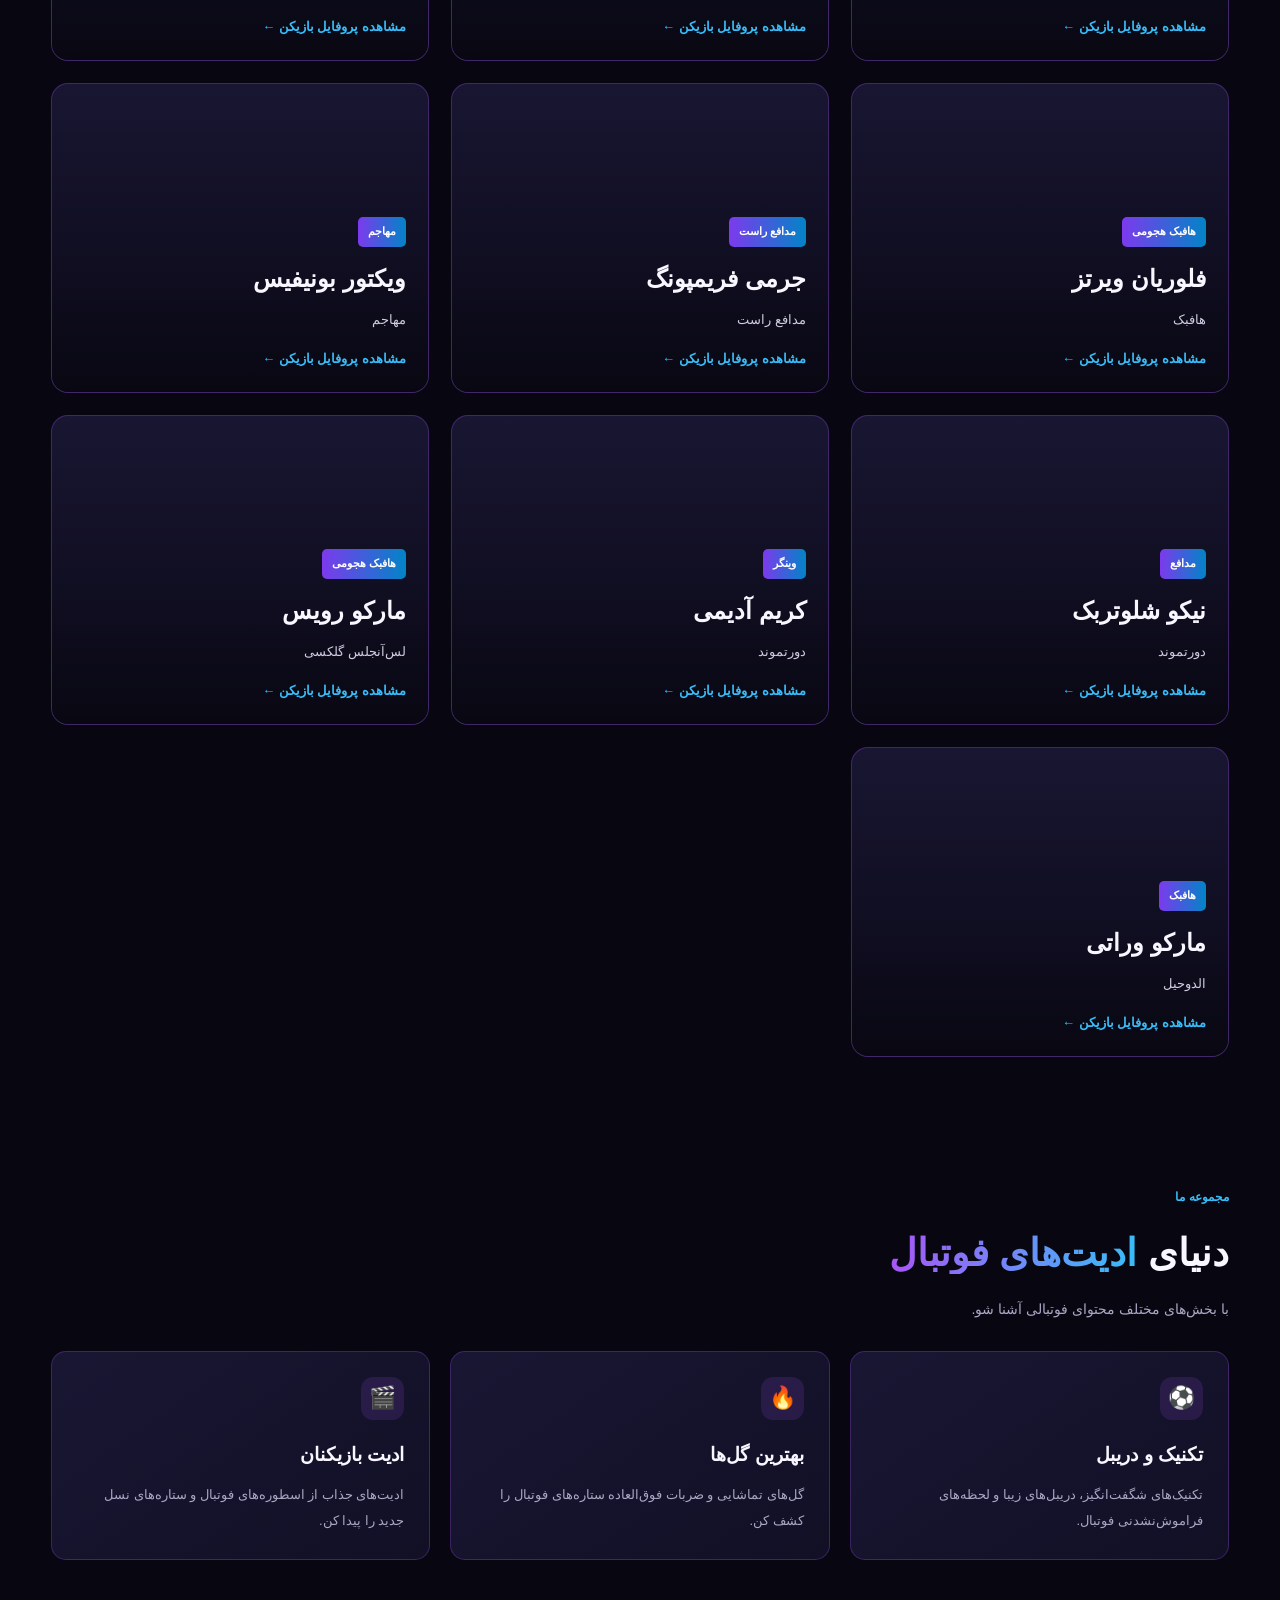
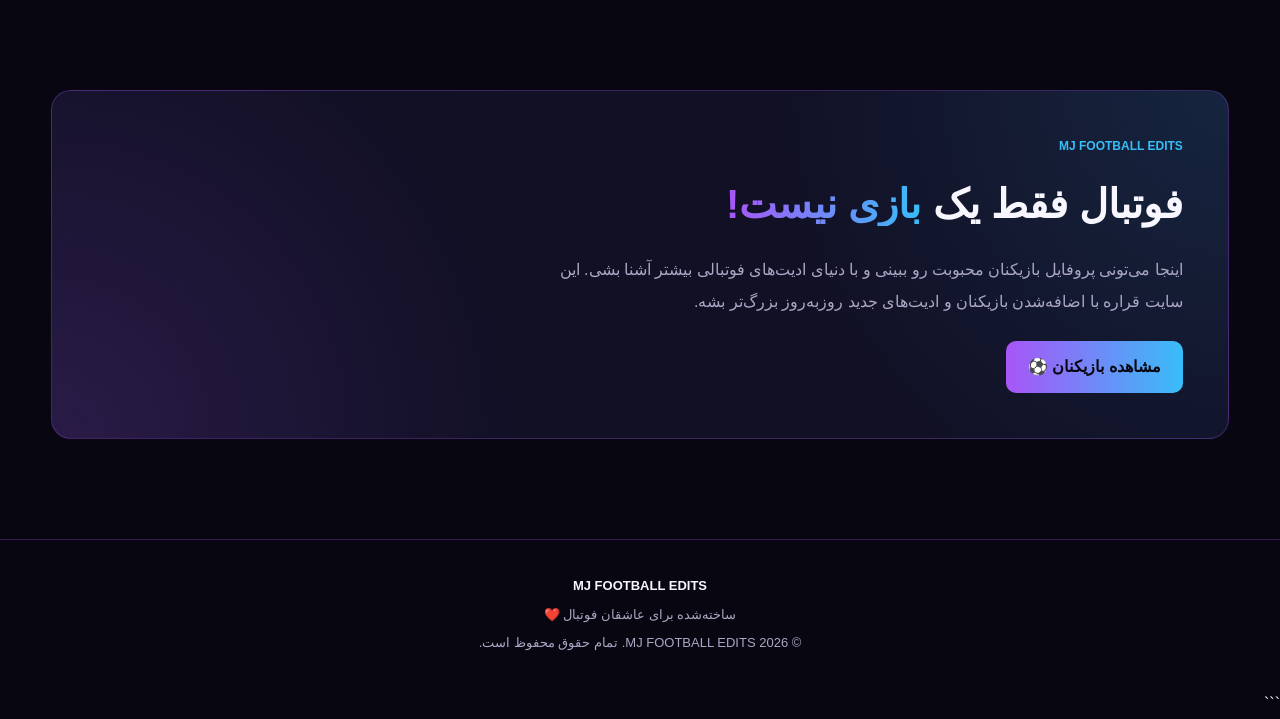
==== commit d0ee0bdc: "Update index.html" ====
--- a/index.html
+++ b/index.html
@@ -1,13 +1,12 @@
-
+```html
 <!DOCTYPE html>
 <html lang="fa" dir="rtl">
 <head>
   <meta charset="UTF-8">
   <meta name="viewport" content="width=device-width, initial-scale=1.0">
   <meta name="theme-color" content="#080711">
-
   <title>MJ FOOTBALL EDITS | دنیای ادیت‌های فوتبال</title>
-  <meta name="description" content="به دنیای MJ FOOTBALL EDITS خوش آمدید؛ اسطوره‌های فوتبال را بشناسید و ادیت‌های فوتبالی را کشف کنید.">
+  <meta name="description" content="اسطوره‌های فوتبال را بشناس و ادیت‌های فوتبالی را کشف کن.">
 
   <style>
     :root {
@@ -18,7 +17,7 @@
       --blue: #38bdf8;
       --text: #f8f7ff;
       --muted: #aaa6c4;
-      --border: rgba(168, 85, 247, 0.28);
+      --border: rgba(168, 85, 247, .28);
     }
 
     * {
@@ -62,7 +61,7 @@
       position: sticky;
       top: 0;
       z-index: 100;
-      background: rgba(8, 7, 17, 0.9);
+      background: rgba(8, 7, 17, .9);
       backdrop-filter: blur(16px);
       border-bottom: 1px solid var(--border);
     }
@@ -76,7 +75,7 @@
     }
 
     .logo {
-      font-family: Arial, Helvetica, sans-serif;
+      font-family: Arial, sans-serif;
       font-size: clamp(18px, 3vw, 26px);
       font-weight: 900;
       direction: ltr;
@@ -129,7 +128,7 @@
     }
 
     .hero h1 {
-      font-family: Arial, Helvetica, sans-serif;
+      font-family: Arial, sans-serif;
       font-size: clamp(38px, 7vw, 76px);
       line-height: 1.15;
       font-weight: 900;
@@ -230,7 +229,6 @@
       border: 1px solid var(--border);
       border-radius: 12px;
       outline: none;
-      transition: border-color .2s, box-shadow .2s;
     }
 
     .players-search input:focus {
@@ -257,10 +255,19 @@
       isolation: isolate;
       border-radius: 17px;
       border: 1px solid var(--border);
-      background-color: var(--panel-light);
-      background-size: cover;
-      background-position: center;
+      background: var(--panel-light);
       transition: transform .25s, border-color .25s;
+    }
+
+    .player-photo {
+      position: absolute;
+      inset: 0;
+      z-index: -2;
+      width: 100%;
+      height: 100%;
+      object-fit: cover;
+      object-position: center;
+      transition: transform .35s;
     }
 
     .player-card::before {
@@ -281,6 +288,10 @@
       border-color: var(--blue);
     }
 
+    .player-card:hover .player-photo {
+      transform: scale(1.04);
+    }
+
     .player-info {
       width: 100%;
       padding: 22px;
@@ -538,28 +549,19 @@
           <article class="edit-card">
             <div class="edit-icon">⚽</div>
             <h3>تکنیک و دریبل</h3>
-            <p>
-              تماشای تکنیک‌های شگفت‌انگیز، دریبل‌های زیبا
-              و لحظه‌های فراموش‌نشدنی فوتبال.
-            </p>
+            <p>تکنیک‌های شگفت‌انگیز، دریبل‌های زیبا و لحظه‌های فراموش‌نشدنی فوتبال.</p>
           </article>
 
           <article class="edit-card">
             <div class="edit-icon">🔥</div>
             <h3>بهترین گل‌ها</h3>
-            <p>
-              گل‌های تماشایی و ضربات فوق‌العاده ستاره‌های
-              فوتبال را کشف کن.
-            </p>
+            <p>گل‌های تماشایی و ضربات فوق‌العاده ستاره‌های فوتبال را کشف کن.</p>
           </article>
 
           <article class="edit-card">
             <div class="edit-icon">🎬</div>
             <h3>ادیت بازیکنان</h3>
-            <p>
-              ادیت‌های جذاب از اسطوره‌های فوتبال و
-              ستاره‌های نسل جدید را پیدا کن.
-            </p>
+            <p>ادیت‌های جذاب از اسطوره‌های فوتبال و ستاره‌های نسل جدید را پیدا کن.</p>
           </article>
         </div>
       </div>
@@ -569,21 +571,14 @@
       <div class="container">
         <div class="premium-box">
           <div class="eyebrow">MJ FOOTBALL EDITS</div>
-
-          <h2>
-            فوتبال فقط یک <span class="gradient-text">بازی نیست!</span>
-          </h2>
-
+          <h2>فوتبال فقط یک <span class="gradient-text">بازی نیست!</span></h2>
           <p>
             اینجا می‌تونی پروفایل بازیکنان محبوبت رو ببینی
             و با دنیای ادیت‌های فوتبالی بیشتر آشنا بشی.
             این سایت قراره با اضافه‌شدن بازیکنان و ادیت‌های جدید
             روزبه‌روز بزرگ‌تر بشه.
           </p>
-
-          <a class="btn btn-primary" href="#players">
-            مشاهده بازیکنان ⚽
-          </a>
+          <a class="btn btn-primary" href="#players">مشاهده بازیکنان ⚽</a>
         </div>
       </div>
     </section>
@@ -600,99 +595,166 @@
   <script src="./players.js"></script>
 
   <script>
-    const playersGrid = document.getElementById("players-grid");
-    const playerSearch = document.getElementById("player-search");
-
-    document.getElementById("current-year").textContent =
-      new Date().getFullYear();
-
-    function escapeHTML(value) {
-      return String(value ?? "").replace(/[&<>"']/g, function (character) {
-        const entities = {
+    (() => {
+      "use strict";
+
+      const playersGrid = document.getElementById("players-grid");
+      const playerSearch = document.getElementById("player-search");
+      const imageCache = new Map();
+
+      document.getElementById("current-year").textContent =
+        new Date().getFullYear();
+
+      function escapeHTML(value) {
+        return String(value ?? "").replace(/[&<>"']/g, character => ({
           "&": "&amp;",
           "<": "&lt;",
           ">": "&gt;",
           '"': "&quot;",
           "'": "&#39;"
-        };
-
-        return entities[character];
+        })[character]);
+      }
+
+      function getPlayersList() {
+        if (Array.isArray(window.MJ_PLAYERS)) {
+          return window.MJ_PLAYERS;
+        }
+
+        if (Array.isArray(window.players)) {
+          return window.players;
+        }
+
+        return [];
+      }
+
+      function getImage(player) {
+        const id = String(player.id || player.englishName || player.name || "");
+
+        // آدرسی که قبلاً با موفقیت بارگذاری شده، در جست‌وجو هم حفظ می‌شود.
+        if (imageCache.has(id)) {
+          return imageCache.get(id);
+        }
+
+        return player.image || "";
+      }
+
+      function rememberImage(image, playerId) {
+        image.addEventListener("load", () => {
+          if (image.currentSrc || image.src) {
+            imageCache.set(playerId, image.currentSrc || image.src);
+          }
+        });
+
+        image.addEventListener("error", () => {
+          console.warn("عکس بازیکن بارگذاری نشد:", image.src);
+        });
+      }
+
+      function renderPlayers(searchTerm = "") {
+        const allPlayers = getPlayersList();
+        const query = searchTerm.trim().toLocaleLowerCase();
+
+        if (!allPlayers.length) {
+          playersGrid.innerHTML = `
+            <div class="status-message">
+              اطلاعات بازیکنان هنوز بارگذاری نشده است.
+              چند لحظه صبر کن؛ اگر مشکل ادامه داشت، فایل players.js را بررسی می‌کنیم.
+            </div>
+          `;
+          return;
+        }
+
+        const filteredPlayers = allPlayers.filter(player => {
+          const searchableText = [
+            player.name,
+            player.englishName,
+            player.club,
+            player.position,
+            player.nationality
+          ].filter(Boolean).join(" ").toLocaleLowerCase();
+
+          return searchableText.includes(query);
+        });
+
+        if (!filteredPlayers.length) {
+          playersGrid.innerHTML = `
+            <div class="status-message">
+              بازیکنی با این نام پیدا نشد؛ عبارت دیگری را امتحان کن.
+            </div>
+          `;
+          return;
+        }
+
+        playersGrid.innerHTML = filteredPlayers.map(player => {
+          const id = String(player.id || "");
+          const safeId = encodeURIComponent(id);
+          const name = escapeHTML(
+            player.name || player.englishName || "بازیکن فوتبال"
+          );
+          const englishName = escapeHTML(
+            player.englishName || player.name || "Football player"
+          );
+          const club = escapeHTML(player.club || "ستاره فوتبال");
+          const position = escapeHTML(player.position || "بازیکن فوتبال");
+          const image = escapeHTML(getImage(player));
+          const cacheKey = escapeHTML(id || player.englishName || player.name);
+
+          return `
+            <a class="player-card"
+               href="./player.html?id=${safeId}"
+               aria-label="مشاهده پروفایل ${name}">
+
+              ${image ? `
+                <img
+                  class="player-photo"
+                  src="${image}"
+                  alt="${englishName}"
+                  data-player-id="${cacheKey}"
+                  loading="eager"
+                  decoding="async"
+                  fetchpriority="auto"
+                >
+              ` : ""}
+
+              <div class="player-info">
+                <span class="player-tag">${position}</span>
+                <h3>${name}</h3>
+                <p>${club}</p>
+                <span class="card-arrow">مشاهده پروفایل بازیکن ←</span>
+              </div>
+            </a>
+          `;
+        }).join("");
+
+        playersGrid.querySelectorAll(".player-photo").forEach(image => {
+          rememberImage(image, image.dataset.playerId);
+        });
+      }
+
+      playerSearch.addEventListener("input", () => {
+        renderPlayers(playerSearch.value);
       });
-    }
-
-    function getPlayersList() {
-      if (Array.isArray(window.MJ_PLAYERS)) {
-        return window.MJ_PLAYERS;
-      }
-
-      if (typeof players !== "undefined" && Array.isArray(players)) {
-        return players;
-      }
-
-      return [];
-    }
-
-    function renderPlayers(searchTerm = "") {
-      const allPlayers = getPlayersList();
-      const query = searchTerm.trim().toLowerCase();
-
-      const filteredPlayers = allPlayers.filter(function (player) {
-        const searchableText = [
-          player.name,
-          player.englishName,
-          player.club,
-          player.position,
-          player.nationality
-        ].filter(Boolean).join(" ").toLowerCase();
-
-        return searchableText.includes(query);
+
+      // ابتدا کارت‌ها را می‌سازیم تا فایل players.js بتواند عکس‌ها را پیدا کند.
+      renderPlayers();
+
+      // اگر اطلاعات یا عکس‌ها بعداً آماده شدند، فقط در صورت نیاز کارت‌ها را می‌سازیم.
+      window.addEventListener("mjPlayersReady", () => {
+        const hasCards = playersGrid.querySelector(".player-card");
+
+        if (!hasCards) {
+          renderPlayers(playerSearch.value);
+        }
       });
 
-      if (filteredPlayers.length === 0) {
-        playersGrid.innerHTML = `
-          <div class="status-message">
-            ${
-              allPlayers.length === 0
-                ? "اطلاعات بازیکنان پیدا نشد. فایل players.js را بررسی کن."
-                : "بازیکنی با این نام پیدا نشد؛ عبارت دیگری را امتحان کن."
-            }
-          </div>
-        `;
-        return;
-      }
-
-      playersGrid.innerHTML = filteredPlayers.map(function (player) {
-        const id = encodeURIComponent(player.id || "");
-        const name = escapeHTML(
-          player.name || player.englishName || "بازیکن فوتبال"
-        );
-        const club = escapeHTML(player.club || "بازیکن فوتبال");
-        const position = escapeHTML(player.position || "ستاره فوتبال");
-        const image = escapeHTML(player.image || "");
-
-        return `
-          <a
-            class="player-card"
-            href="./player.html?id=${id}"
-            style="${image ? `background-image: url('${image}');` : ""}"
-            aria-label="مشاهده پروفایل ${name}"
-          >
-            <div class="player-info">
-              <span class="player-tag">${position}</span>
-              <h3>${name}</h3>
-              <p>${club}</p>
-              <span class="card-arrow">مشاهده پروفایل بازیکن ←</span>
-            </div>
-          </a>
-        `;
-      }).join("");
-    }
-
-    playerSearch.addEventListener("input", function () {
-      renderPlayers(playerSearch.value);
-    });
-
-    renderPlayers();
+      // پشتیبانی از رویداد آماده‌شدن اطلاعات بازیکنان.
+      window.addEventListener("load", () => {
+        if (!playersGrid.querySelector(".player-card")) {
+          renderPlayers(playerSearch.value);
+        }
+      });
+    })();
   </script>
 </body>
 </html>
+```
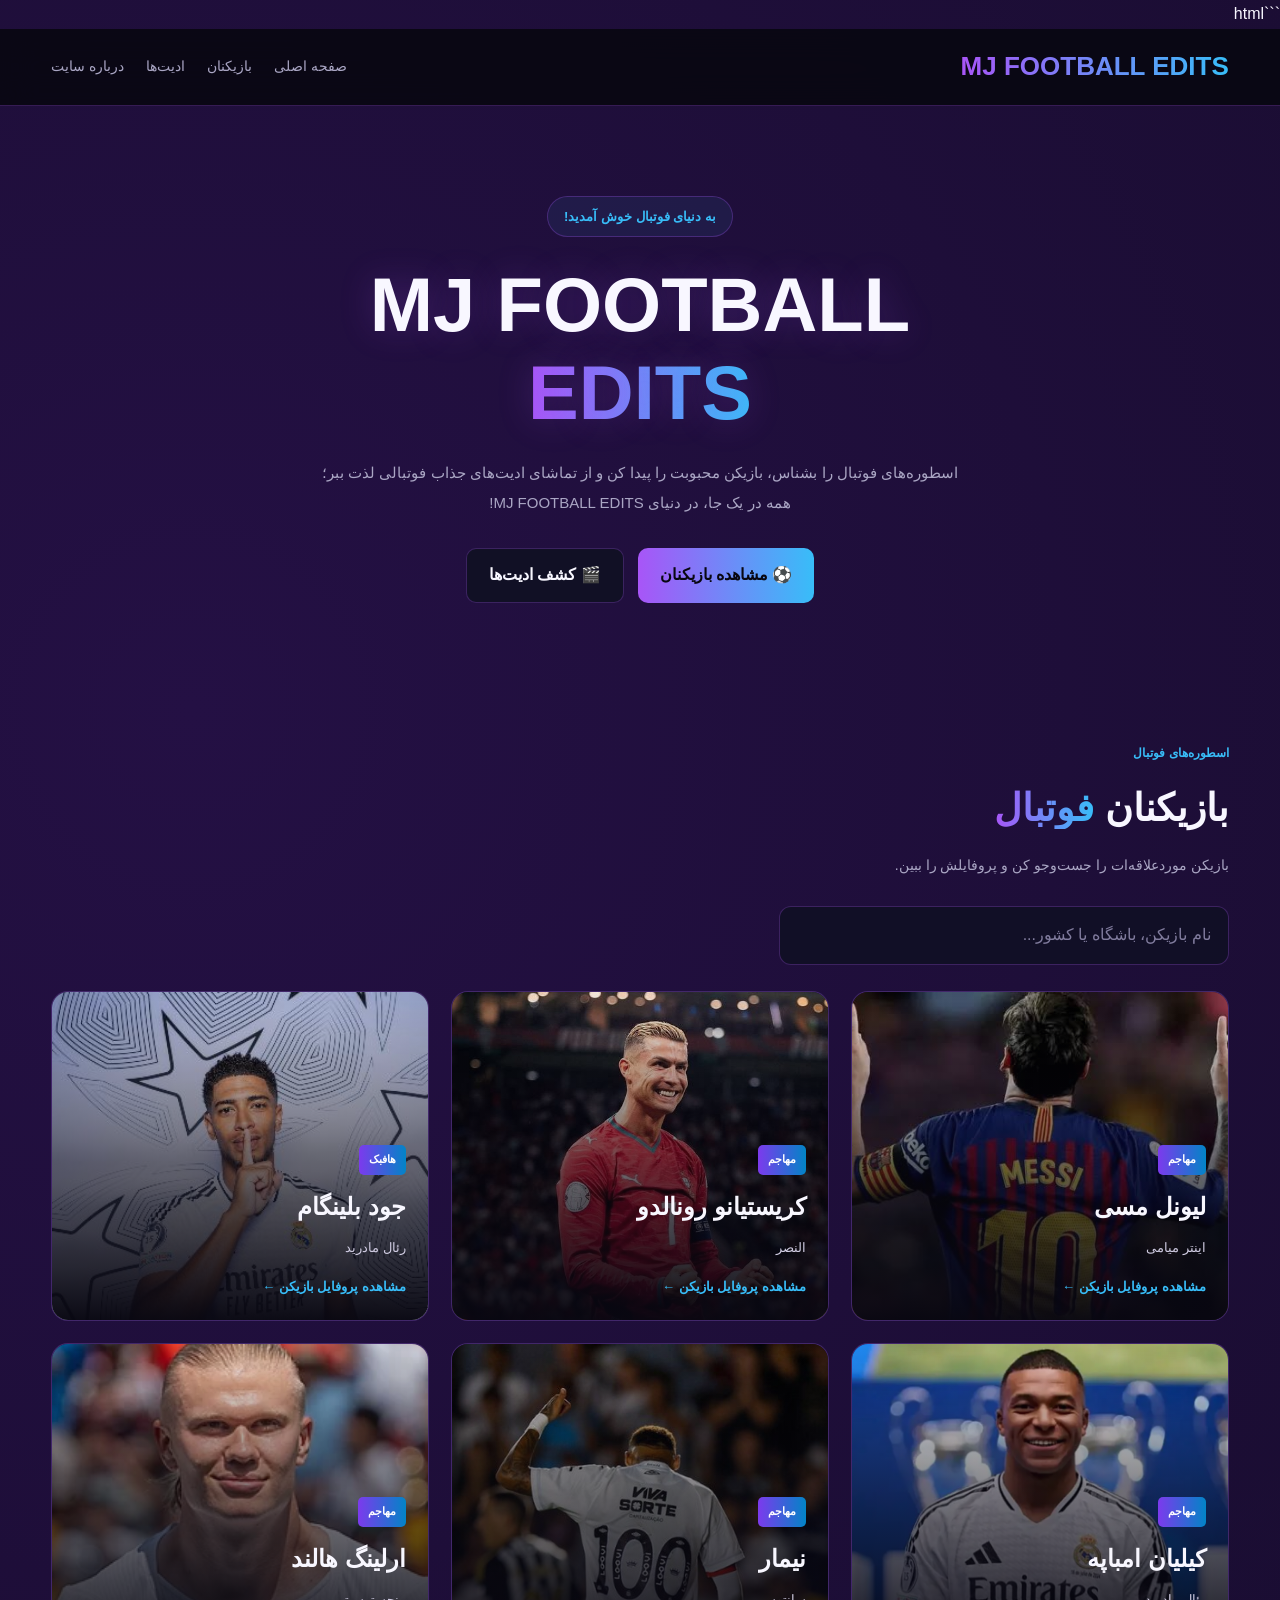
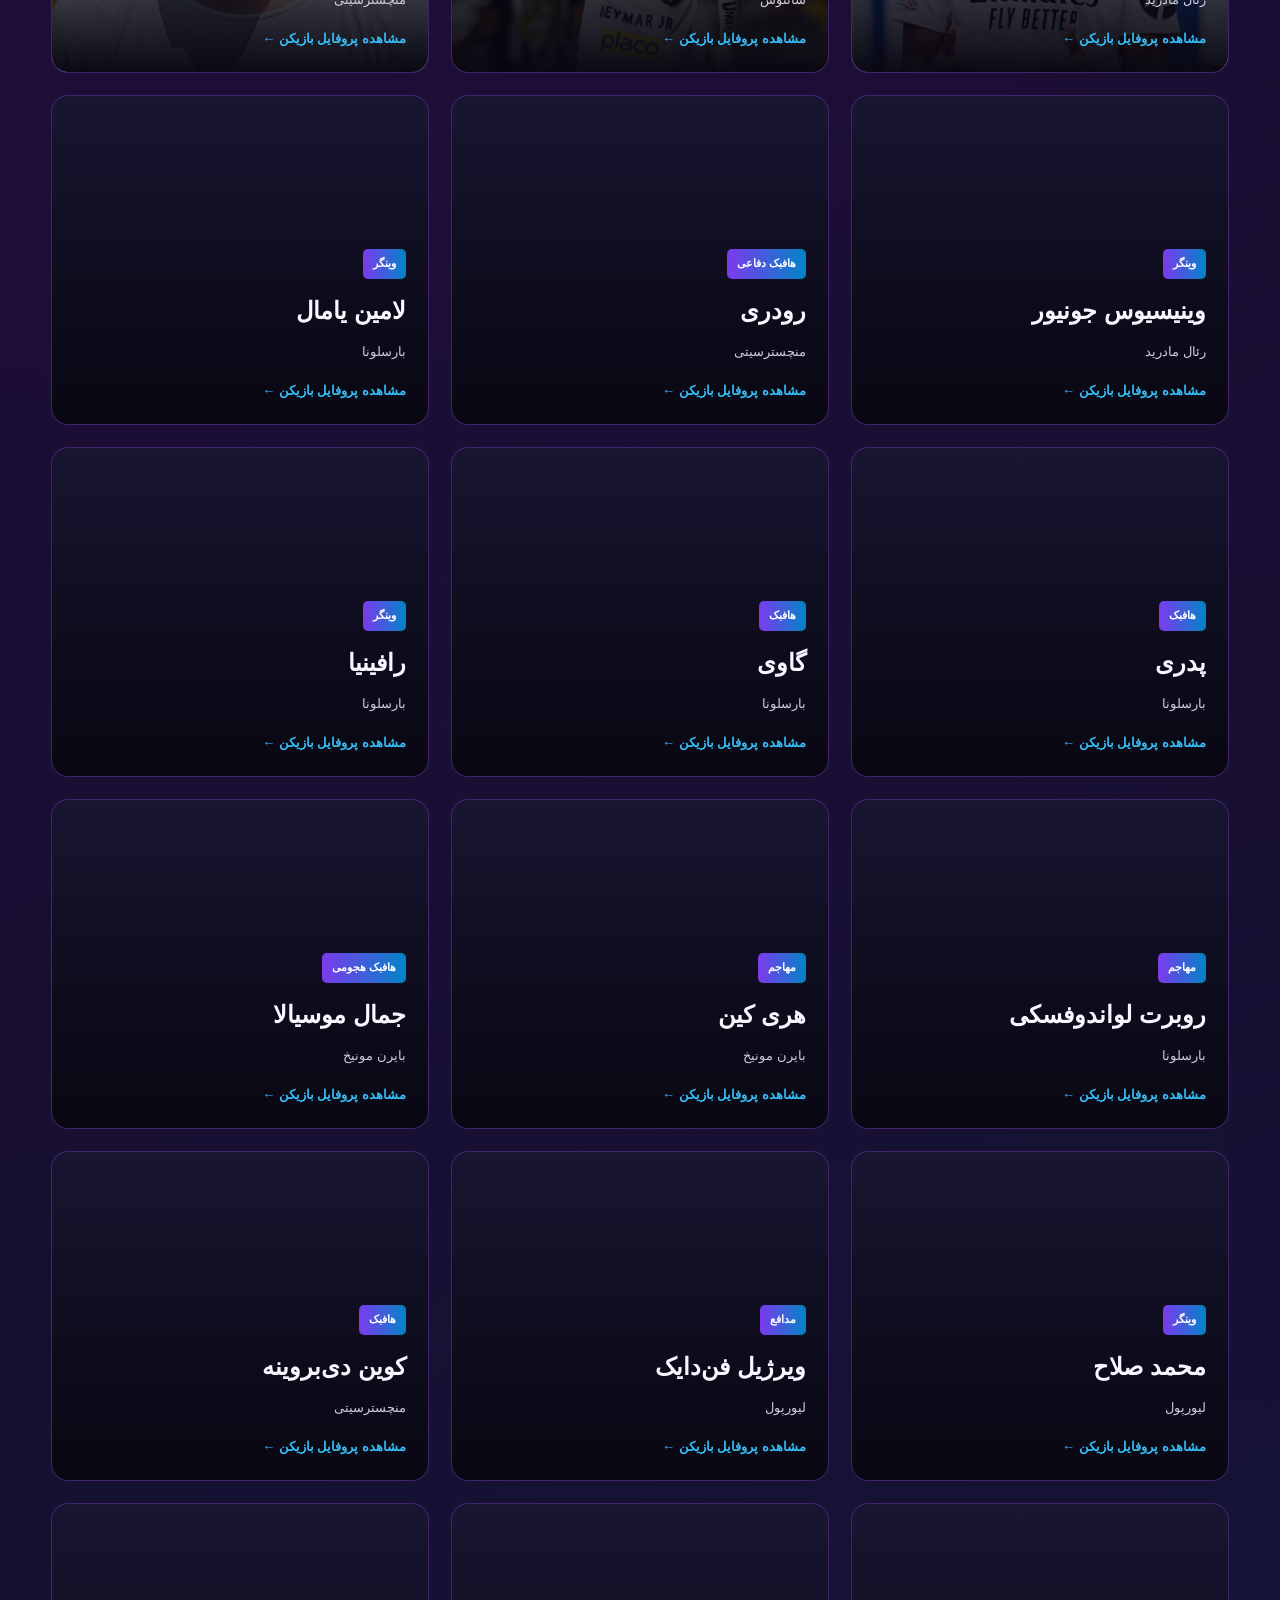
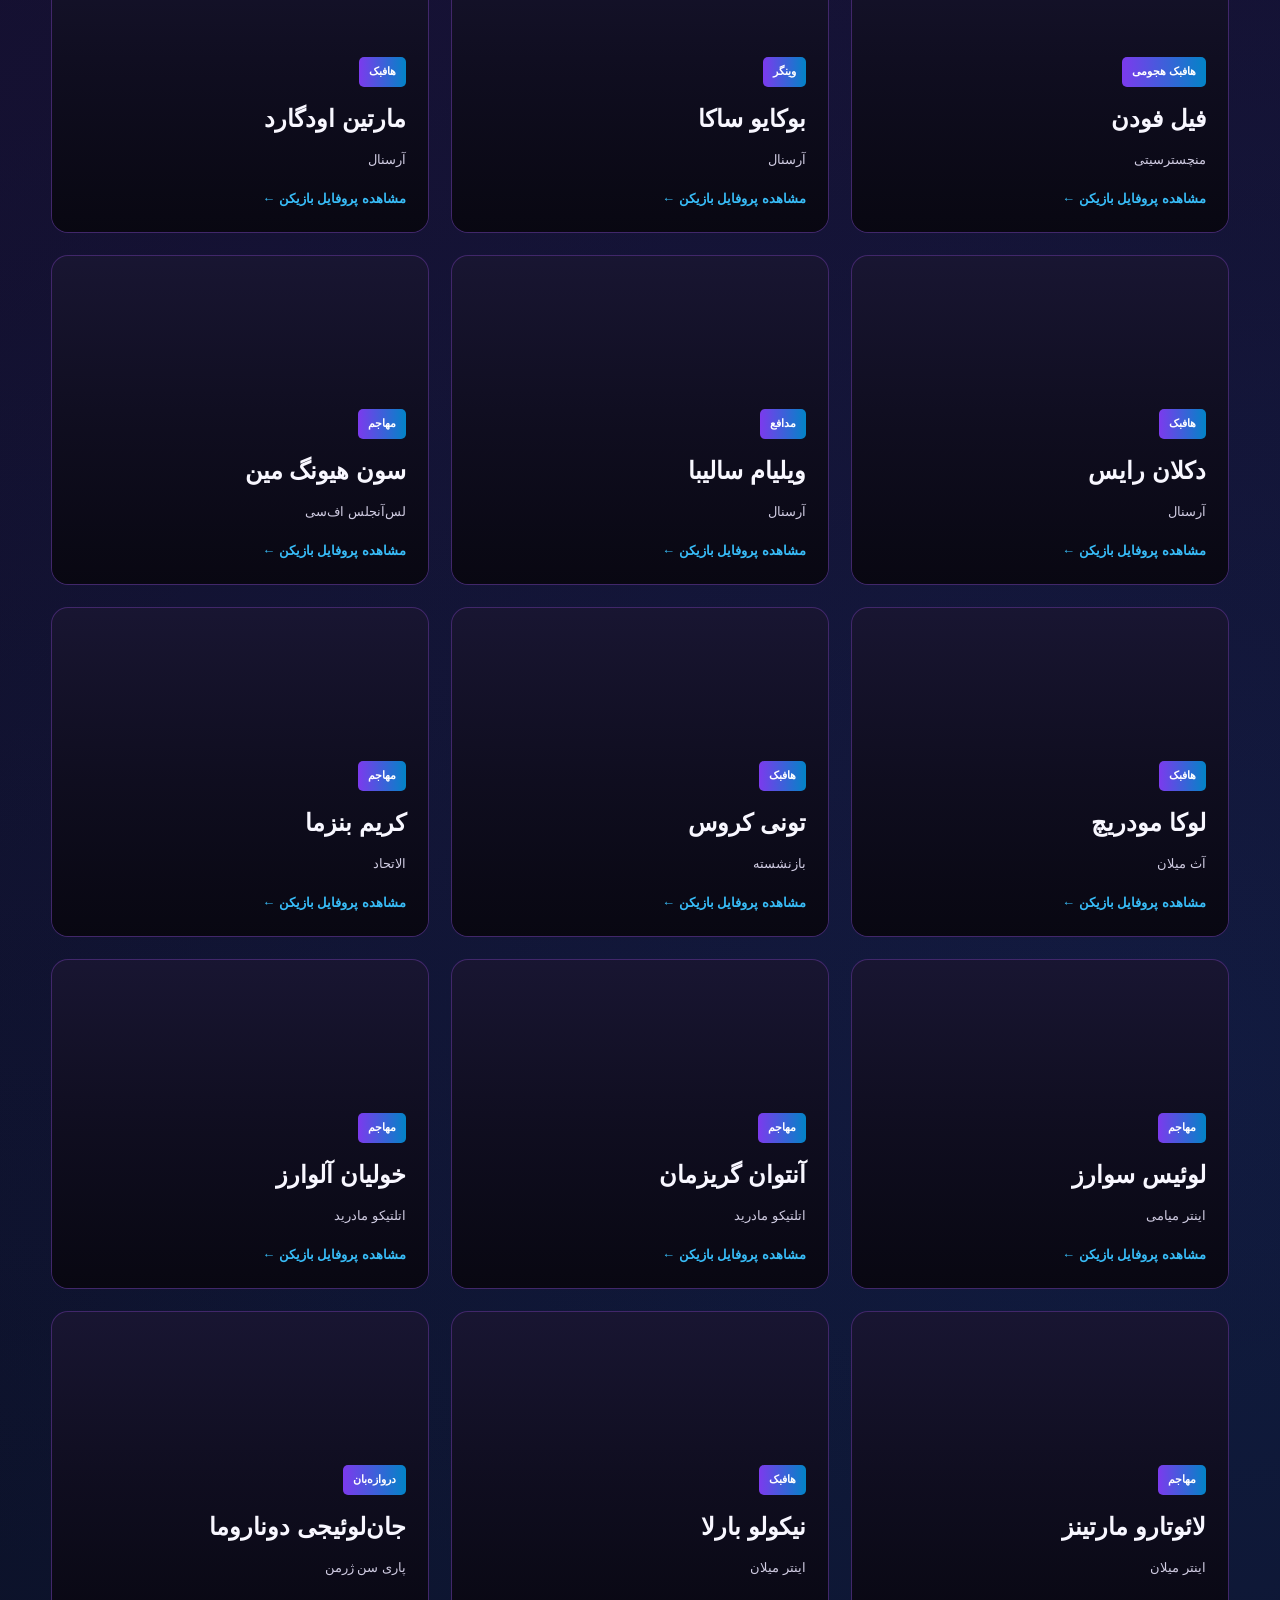
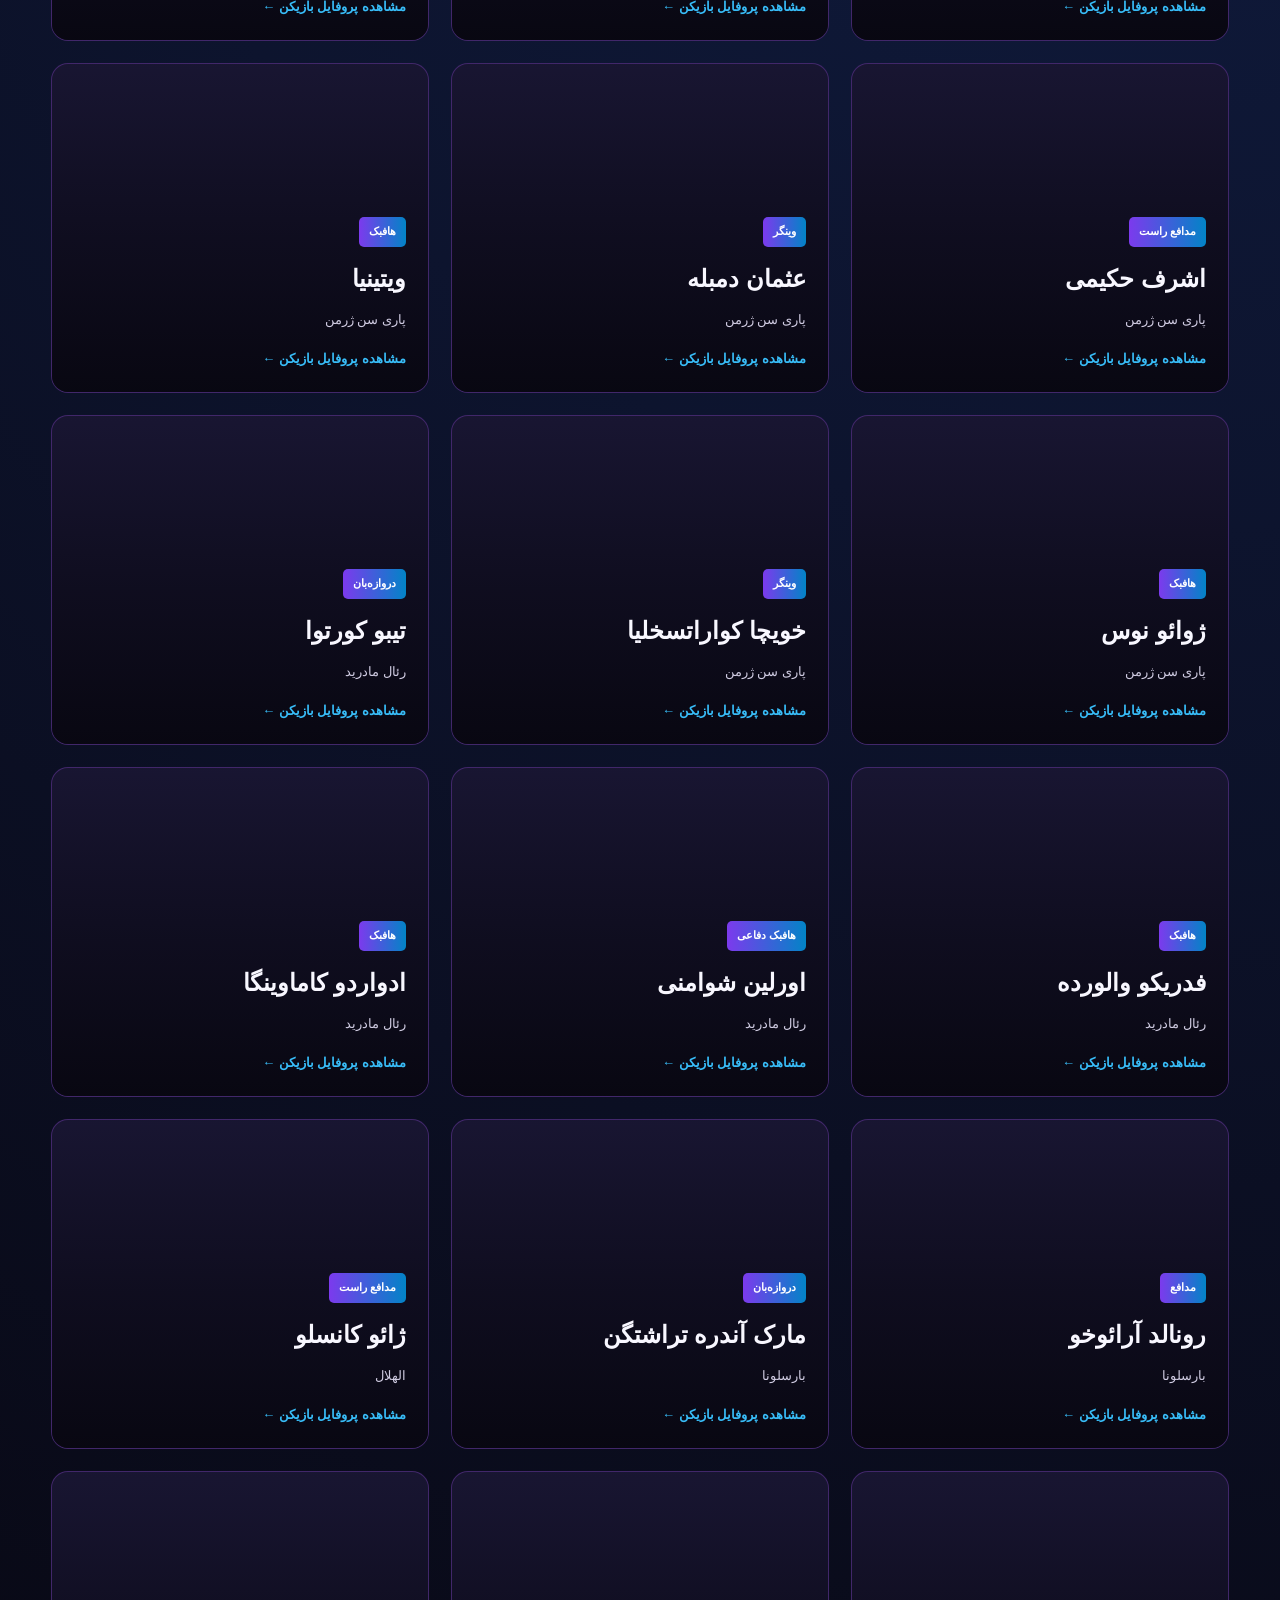
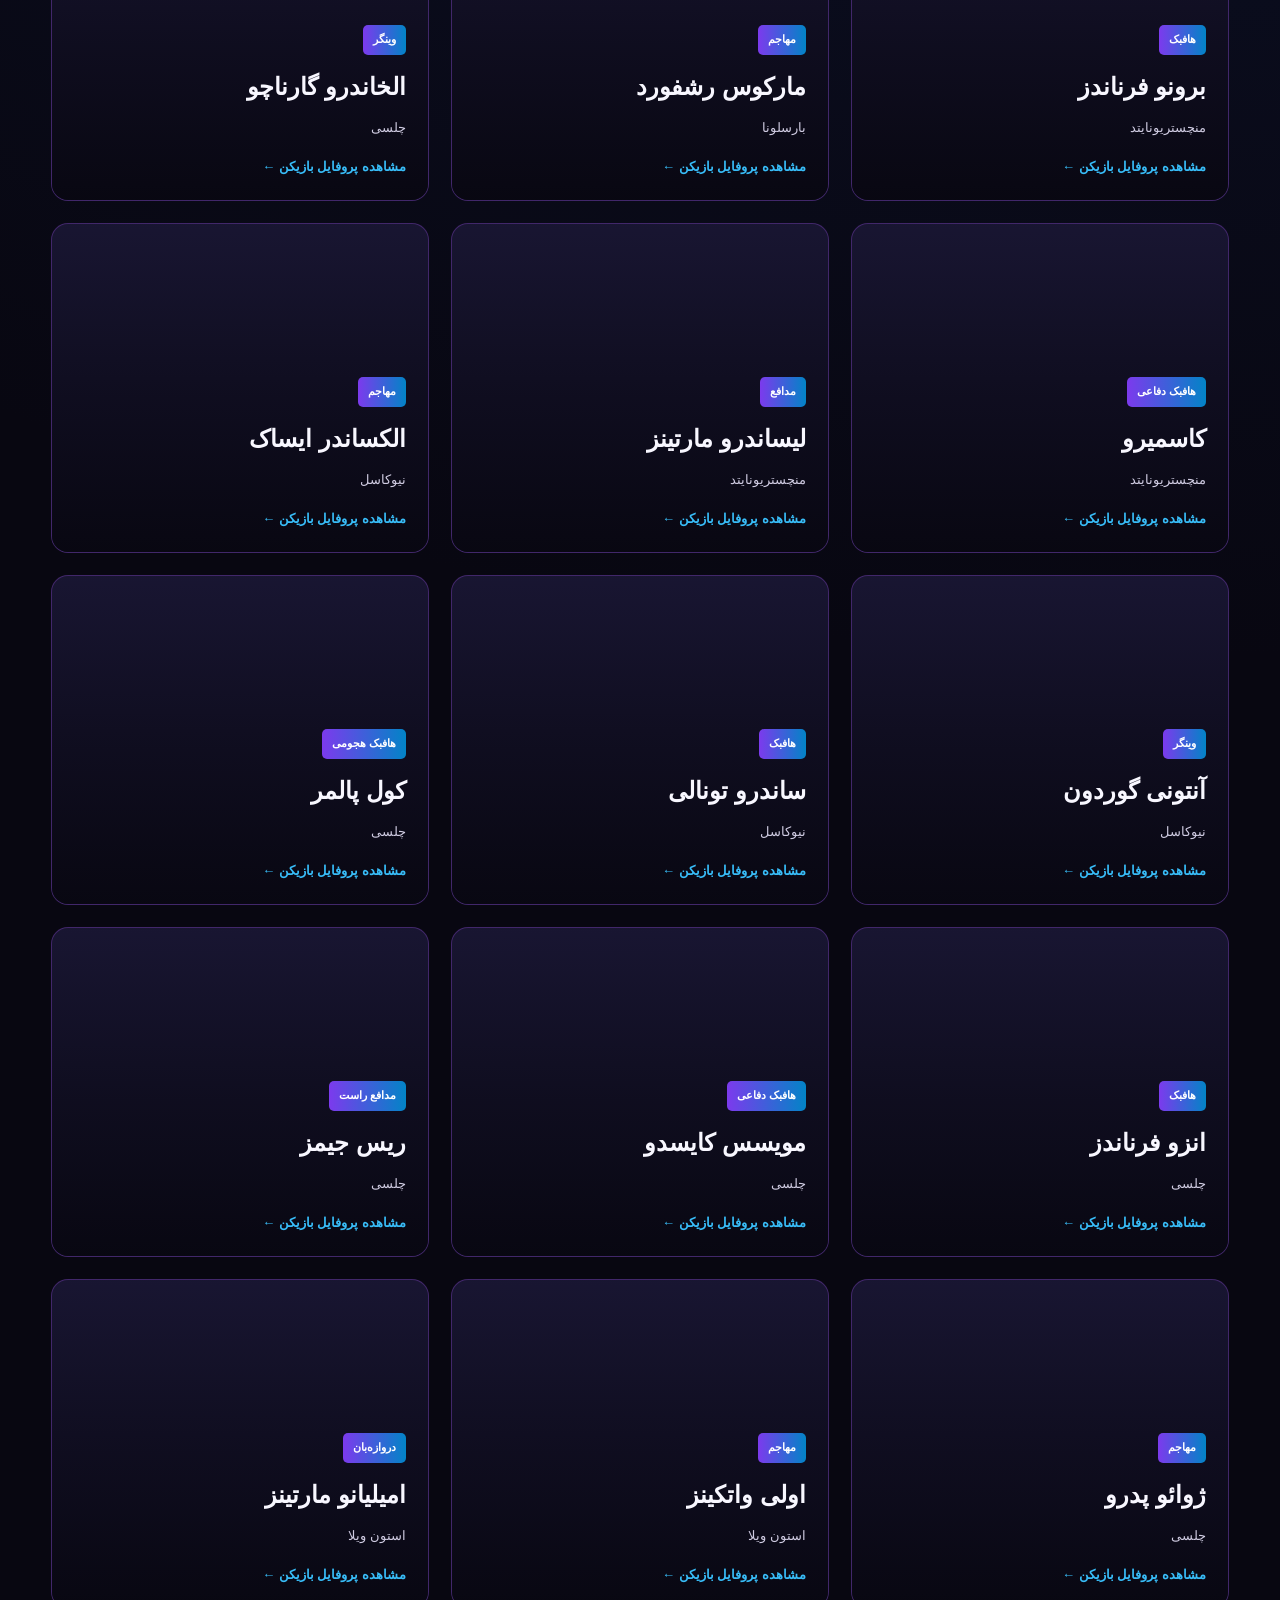
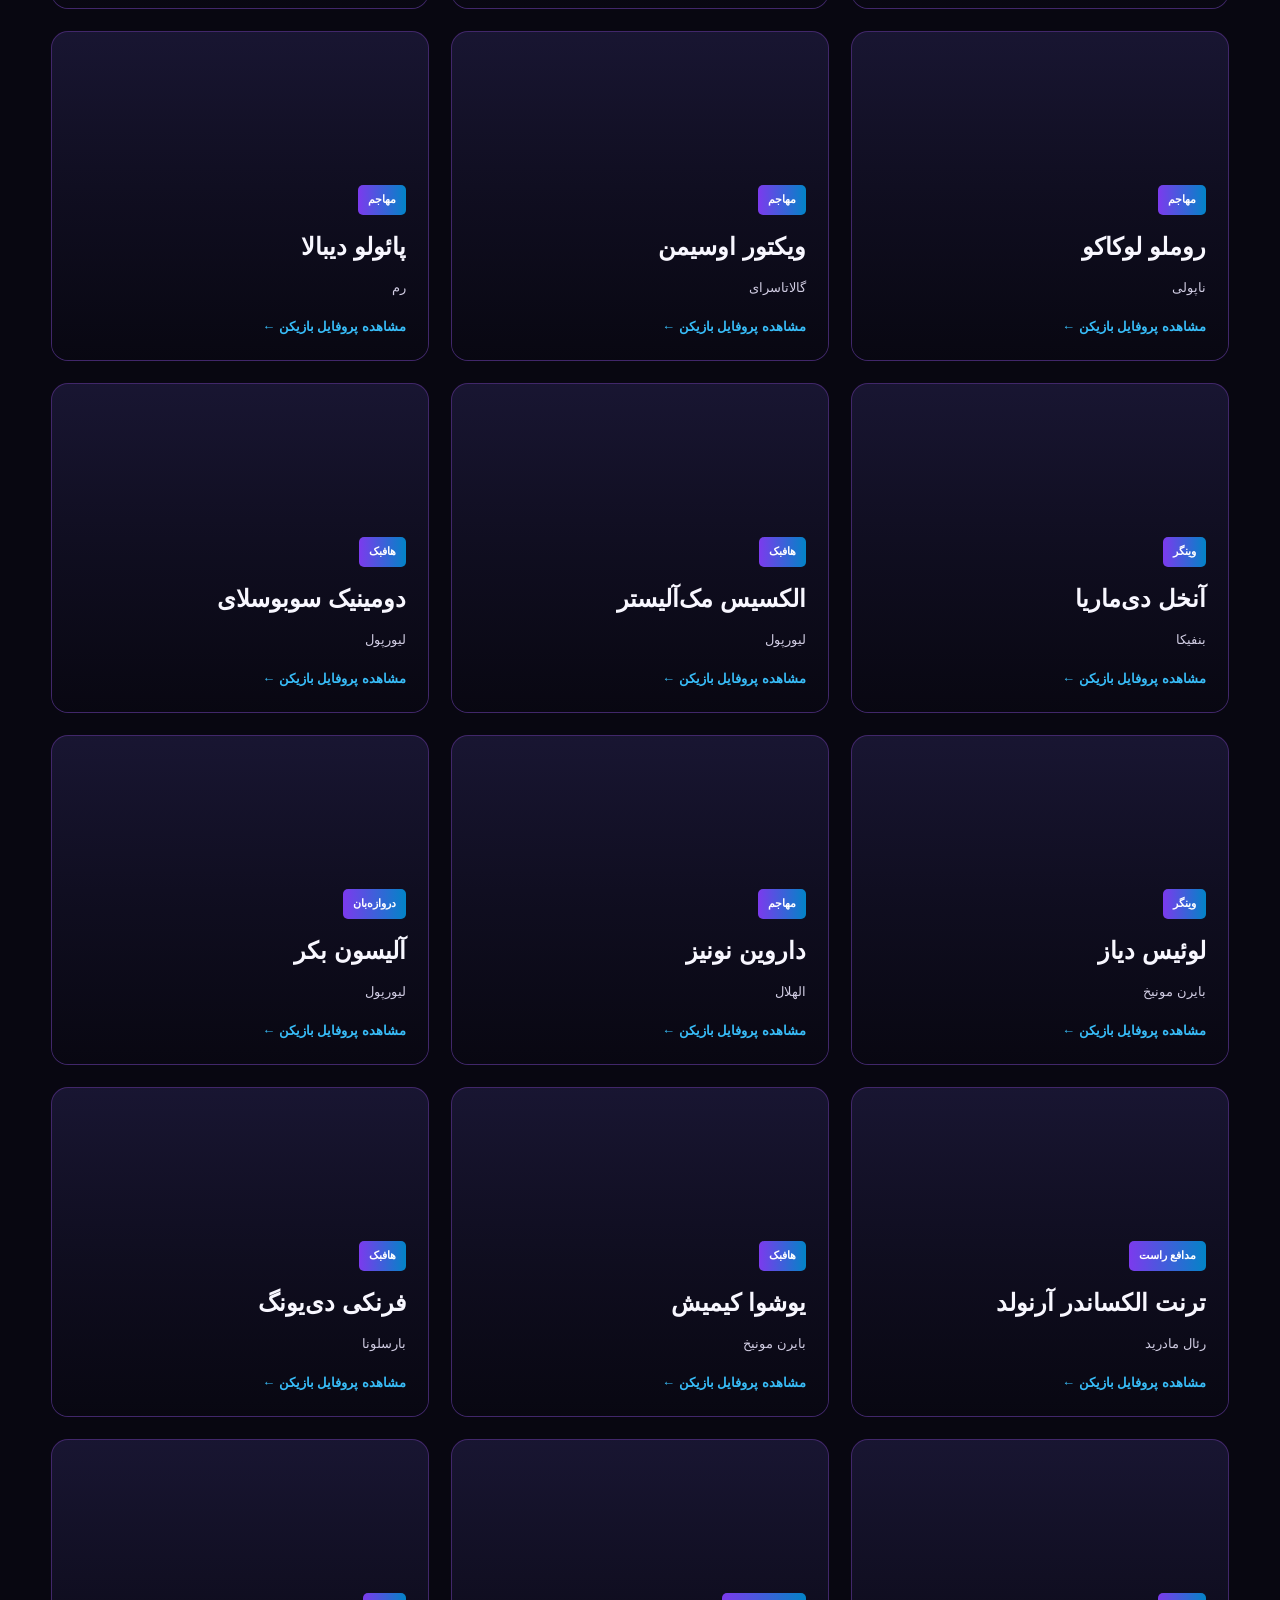
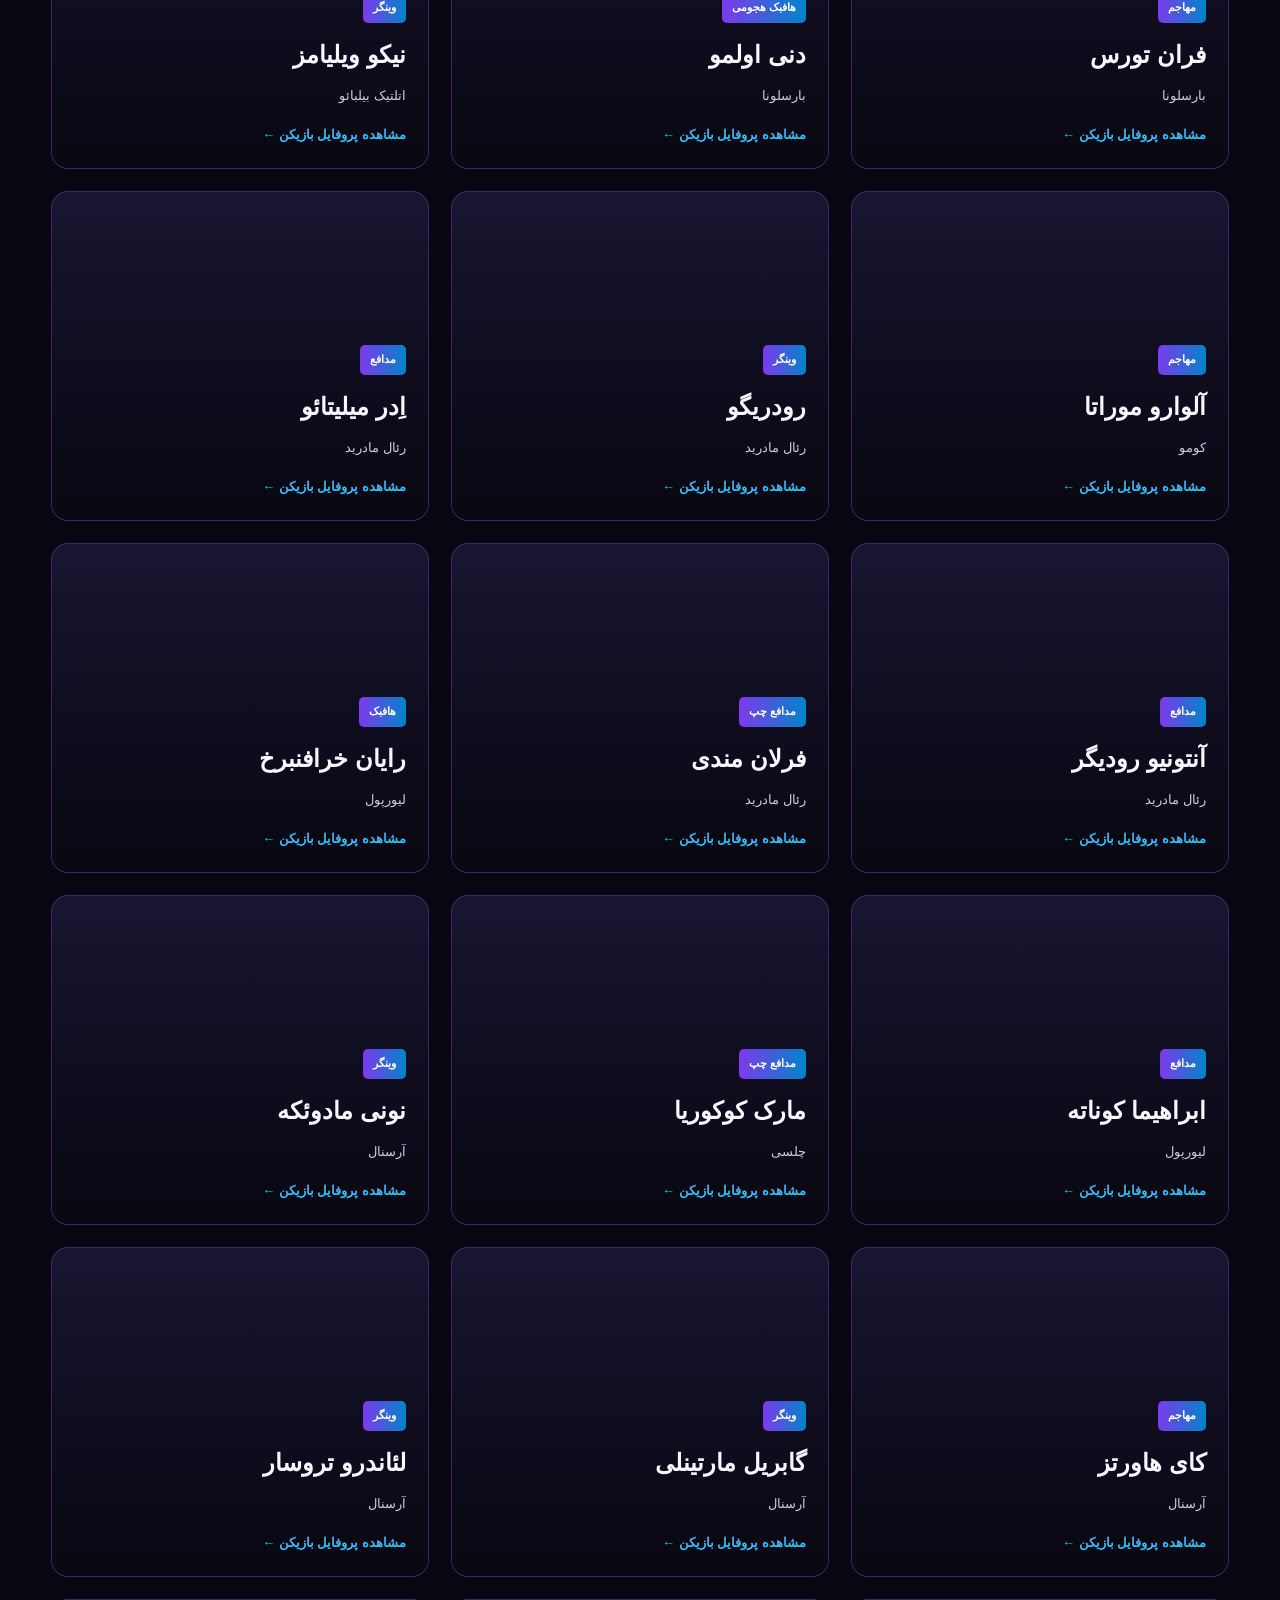
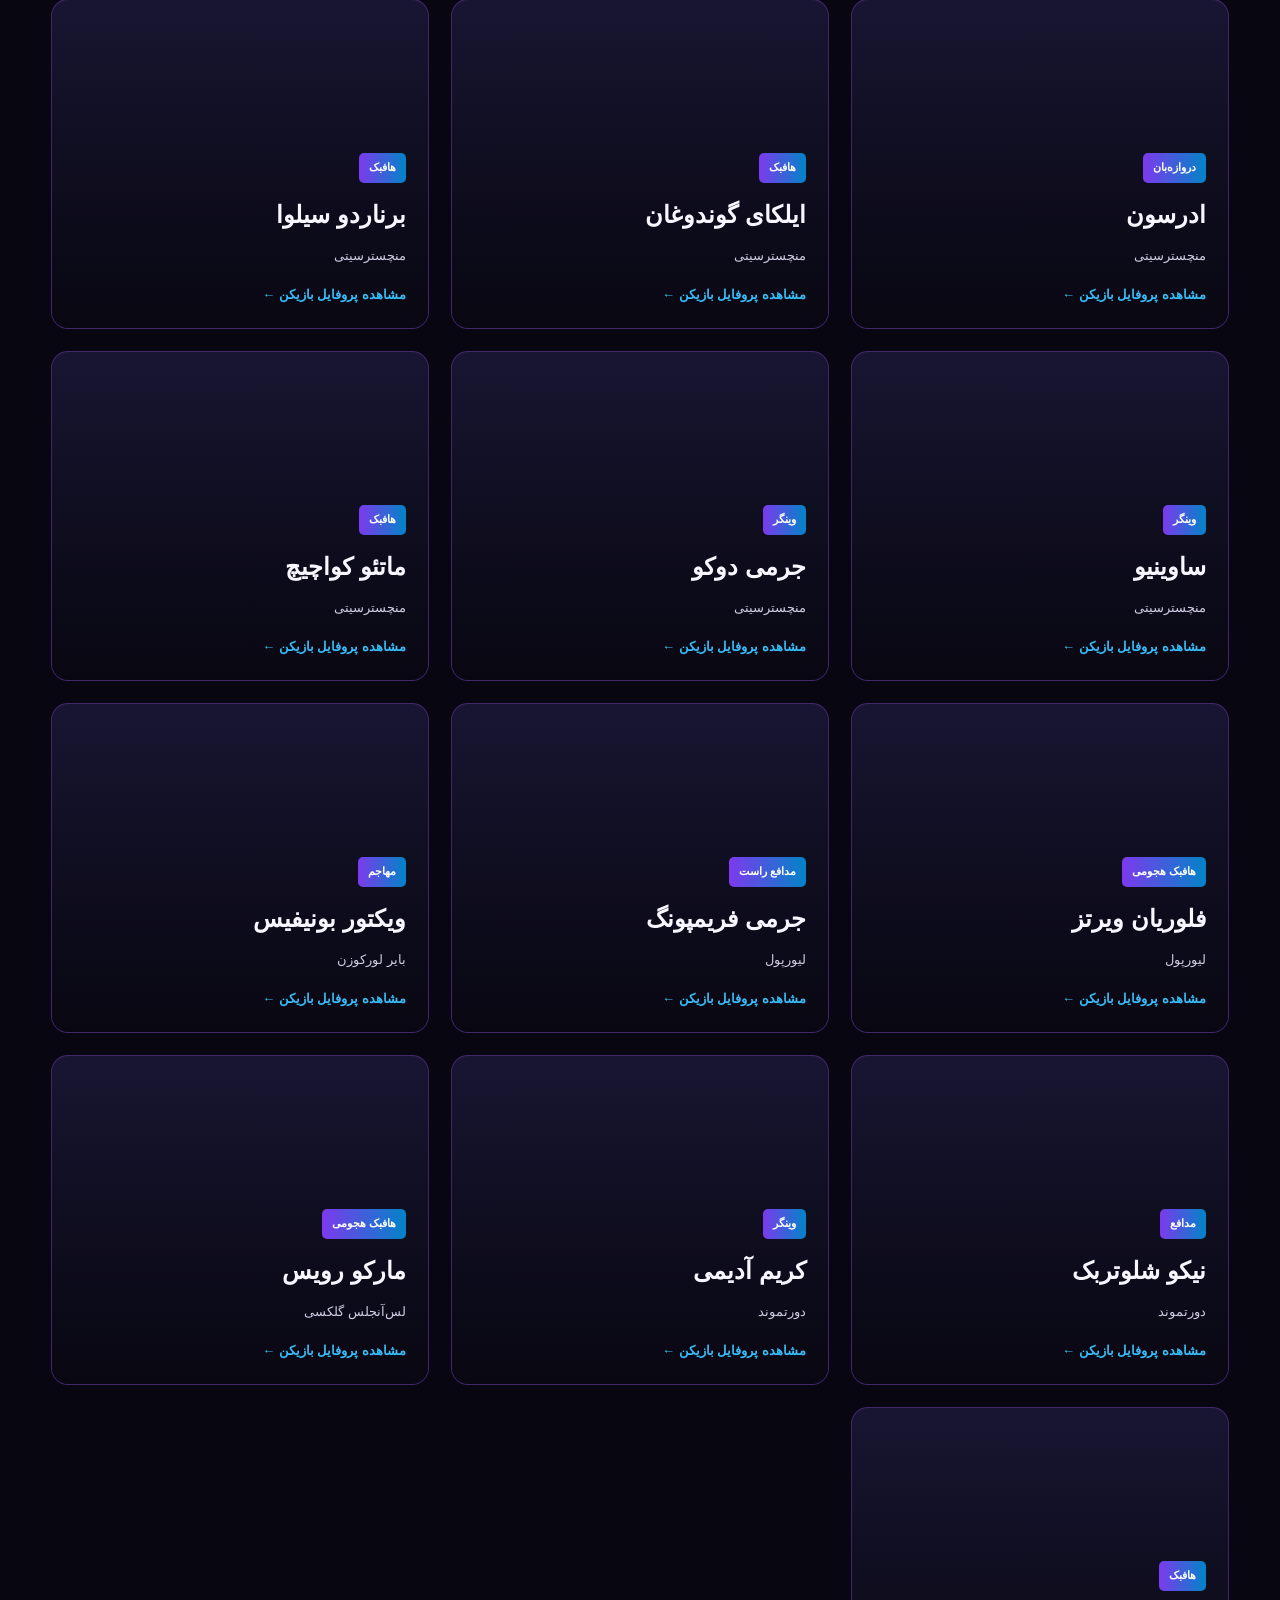
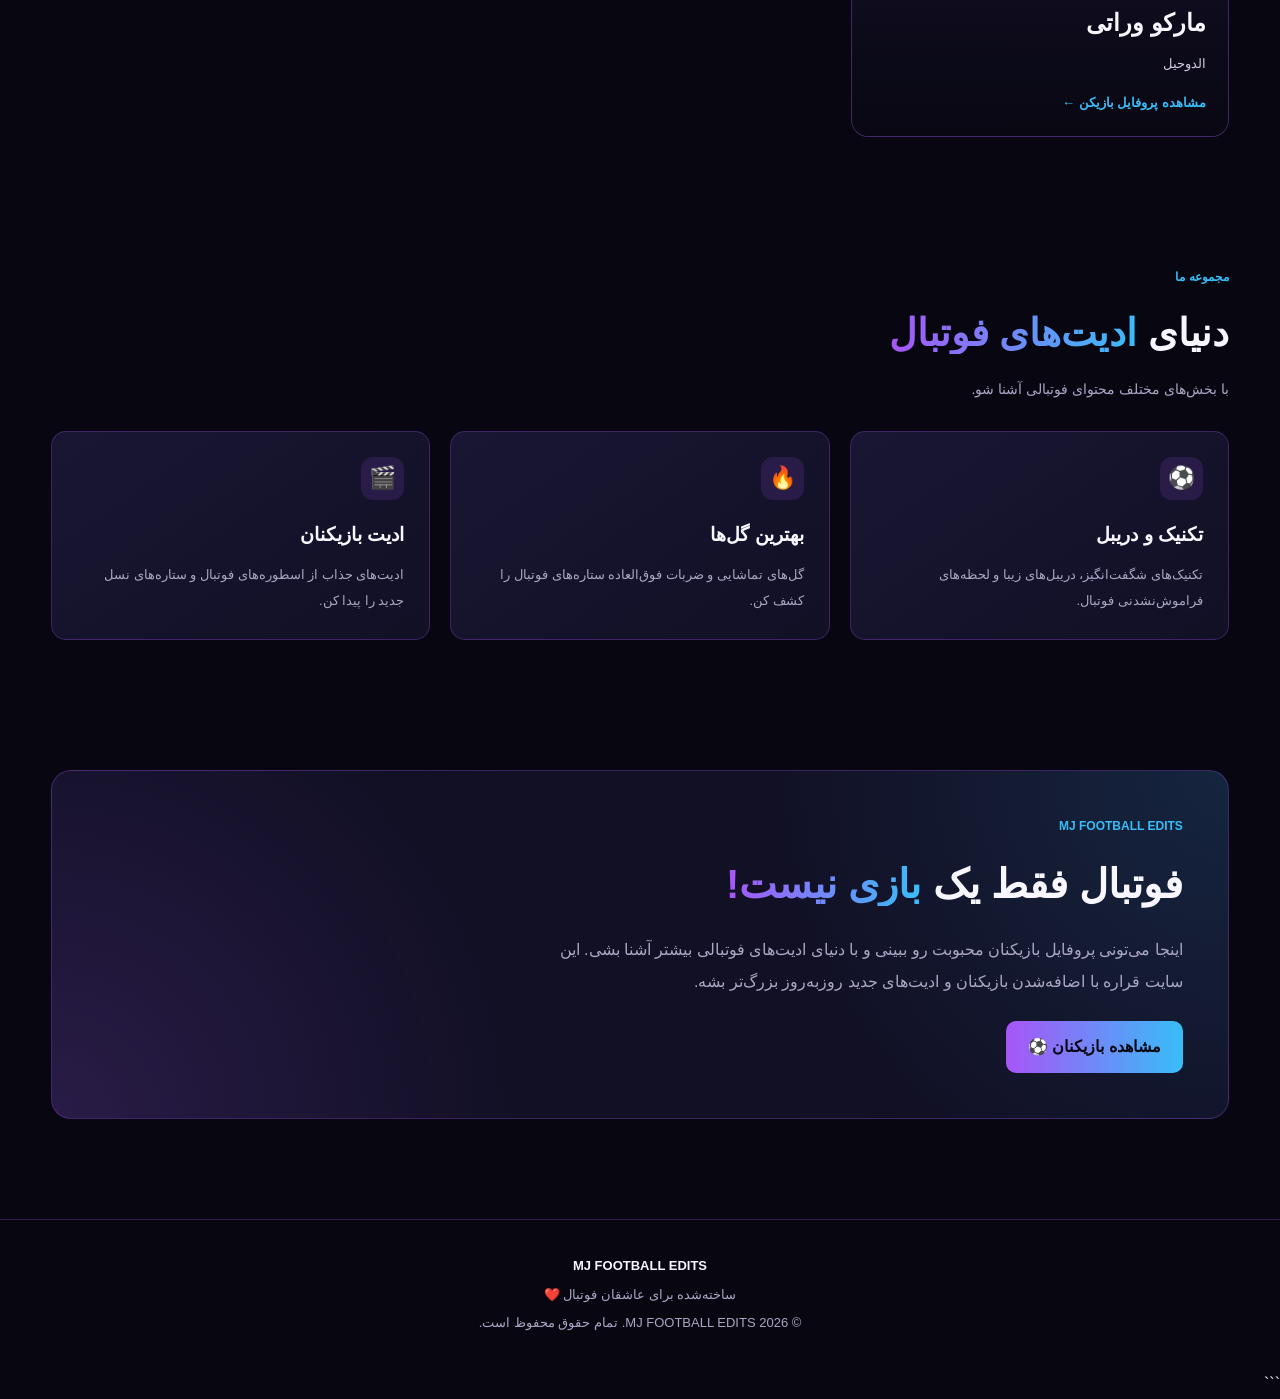
==== commit af8bbc8e: "Update index.html" ====
--- a/index.html
+++ b/index.html
@@ -5,8 +5,9 @@
   <meta charset="UTF-8">
   <meta name="viewport" content="width=device-width, initial-scale=1.0">
   <meta name="theme-color" content="#080711">
+
   <title>MJ FOOTBALL EDITS | دنیای ادیت‌های فوتبال</title>
-  <meta name="description" content="اسطوره‌های فوتبال را بشناس و ادیت‌های فوتبالی را کشف کن.">
+  <meta name="description" content="اسطوره‌های فوتبال را بشناس، آمار بازیکنان را ببین و دنیای ادیت‌های فوتبالی را کشف کن.">
 
   <style>
     :root {
@@ -33,14 +34,14 @@
 
     body {
       font-family: Tahoma, Arial, sans-serif;
+      color: var(--text);
+      min-height: 100vh;
+      overflow-x: hidden;
+      line-height: 1.8;
       background:
         radial-gradient(circle at 15% 5%, #241044 0, transparent 30%),
         radial-gradient(circle at 90% 30%, #101c40 0, transparent 28%),
         var(--bg);
-      color: var(--text);
-      min-height: 100vh;
-      overflow-x: hidden;
-      line-height: 1.8;
     }
 
     a {
@@ -50,6 +51,10 @@
 
     button, input {
       font: inherit;
+    }
+
+    button, a, input {
+      -webkit-tap-highlight-color: transparent;
     }
 
     .container {
@@ -61,7 +66,7 @@
       position: sticky;
       top: 0;
       z-index: 100;
-      background: rgba(8, 7, 17, .9);
+      background: rgba(8, 7, 17, .90);
       backdrop-filter: blur(16px);
       border-bottom: 1px solid var(--border);
     }
@@ -99,7 +104,8 @@
       transition: color .2s;
     }
 
-    .nav-links a:hover {
+    .nav-links a:hover,
+    .nav-links a:focus-visible {
       color: var(--blue);
     }
 
@@ -217,7 +223,8 @@
     }
 
     .players-search {
-      width: min(100%, 420px);
+      position: relative;
+      width: min(100%, 450px);
       margin-bottom: 26px;
     }
 
@@ -247,7 +254,7 @@
     }
 
     .player-card {
-      min-height: 310px;
+      min-height: 330px;
       position: relative;
       display: flex;
       align-items: end;
@@ -266,7 +273,7 @@
       width: 100%;
       height: 100%;
       object-fit: cover;
-      object-position: center;
+      object-position: center 20%;
       transition: transform .35s;
     }
 
@@ -278,8 +285,8 @@
       background: linear-gradient(
         0deg,
         rgba(8, 7, 17, .98) 0%,
-        rgba(8, 7, 17, .48) 48%,
-        rgba(8, 7, 17, .02) 100%
+        rgba(8, 7, 17, .58) 48%,
+        rgba(8, 7, 17, .04) 100%
       );
     }
 
@@ -289,7 +296,7 @@
     }
 
     .player-card:hover .player-photo {
-      transform: scale(1.04);
+      transform: scale(1.05);
     }
 
     .player-info {
@@ -469,6 +476,16 @@
         font-size: 12px;
       }
     }
+
+    @media (prefers-reduced-motion: reduce) {
+      html {
+        scroll-behavior: auto;
+      }
+
+      *, *::before, *::after {
+        transition-duration: .01ms !important;
+      }
+    }
   </style>
 </head>
 
@@ -523,13 +540,13 @@
           <input
             type="search"
             id="player-search"
-            placeholder="نام بازیکن را وارد کن..."
+            placeholder="نام بازیکن، باشگاه یا کشور..."
             aria-label="جست‌وجوی بازیکن"
             autocomplete="off"
           >
         </div>
 
-        <div class="players-grid" id="players-grid">
+        <div class="players-grid" id="players-grid" aria-live="polite">
           <div class="status-message">در حال بارگذاری بازیکنان...</div>
         </div>
       </div>
@@ -592,6 +609,7 @@
     </div>
   </footer>
 
+  <!-- فایل اطلاعات بازیکنان باید کنار index.html باشد. -->
   <script src="./players.js"></script>
 
   <script>
@@ -600,10 +618,19 @@
 
       const playersGrid = document.getElementById("players-grid");
       const playerSearch = document.getElementById("player-search");
-      const imageCache = new Map();
 
       document.getElementById("current-year").textContent =
         new Date().getFullYear();
+
+      // نام‌های فارسی و انگلیسی برای جست‌وجو یکسان‌سازی می‌شوند.
+      function normalizeText(value) {
+        return String(value ?? "")
+          .toLocaleLowerCase("fa")
+          .replace(/ي/g, "ی")
+          .replace(/ك/g, "ک")
+          .replace(/\s+/g, " ")
+          .trim();
+      }
 
       function escapeHTML(value) {
         return String(value ?? "").replace(/[&<>"']/g, character => ({
@@ -627,51 +654,29 @@
         return [];
       }
 
-      function getImage(player) {
-        const id = String(player.id || player.englishName || player.name || "");
-
-        // آدرسی که قبلاً با موفقیت بارگذاری شده، در جست‌وجو هم حفظ می‌شود.
-        if (imageCache.has(id)) {
-          return imageCache.get(id);
-        }
-
-        return player.image || "";
-      }
-
-      function rememberImage(image, playerId) {
-        image.addEventListener("load", () => {
-          if (image.currentSrc || image.src) {
-            imageCache.set(playerId, image.currentSrc || image.src);
-          }
-        });
-
-        image.addEventListener("error", () => {
-          console.warn("عکس بازیکن بارگذاری نشد:", image.src);
-        });
-      }
-
       function renderPlayers(searchTerm = "") {
         const allPlayers = getPlayersList();
-        const query = searchTerm.trim().toLocaleLowerCase();
+        const query = normalizeText(searchTerm);
 
         if (!allPlayers.length) {
           playersGrid.innerHTML = `
             <div class="status-message">
-              اطلاعات بازیکنان هنوز بارگذاری نشده است.
-              چند لحظه صبر کن؛ اگر مشکل ادامه داشت، فایل players.js را بررسی می‌کنیم.
+              اطلاعات بازیکنان بارگذاری نشد.
+              مطمئن شو فایل <b>players.js</b> کنار <b>index.html</b> قرار دارد
+              و اطلاعات بازیکنان در آرایه MJ_PLAYERS یا players تعریف شده‌اند.
             </div>
           `;
           return;
         }
 
         const filteredPlayers = allPlayers.filter(player => {
-          const searchableText = [
+          const searchableText = normalizeText([
             player.name,
             player.englishName,
             player.club,
             player.position,
             player.nationality
-          ].filter(Boolean).join(" ").toLocaleLowerCase();
+          ].filter(Boolean).join(" "));
 
           return searchableText.includes(query);
         });
@@ -679,42 +684,42 @@
         if (!filteredPlayers.length) {
           playersGrid.innerHTML = `
             <div class="status-message">
-              بازیکنی با این نام پیدا نشد؛ عبارت دیگری را امتحان کن.
+              بازیکنی با این نام پیدا نشد؛ نام فارسی یا انگلیسی دیگری را امتحان کن.
             </div>
           `;
           return;
         }
 
-        playersGrid.innerHTML = filteredPlayers.map(player => {
-          const id = String(player.id || "");
+        playersGrid.innerHTML = filteredPlayers.map((player, index) => {
+          const rawId = player.id ?? player.englishName ?? player.name ?? index;
+          const id = String(rawId);
           const safeId = encodeURIComponent(id);
+
           const name = escapeHTML(
             player.name || player.englishName || "بازیکن فوتبال"
           );
+
           const englishName = escapeHTML(
             player.englishName || player.name || "Football player"
           );
+
           const club = escapeHTML(player.club || "ستاره فوتبال");
           const position = escapeHTML(player.position || "بازیکن فوتبال");
-          const image = escapeHTML(getImage(player));
-          const cacheKey = escapeHTML(id || player.englishName || player.name);
+          const image = escapeHTML(player.image || "");
 
           return `
             <a class="player-card"
                href="./player.html?id=${safeId}"
                aria-label="مشاهده پروفایل ${name}">
 
-              ${image ? `
-                <img
-                  class="player-photo"
-                  src="${image}"
-                  alt="${englishName}"
-                  data-player-id="${cacheKey}"
-                  loading="eager"
-                  decoding="async"
-                  fetchpriority="auto"
-                >
-              ` : ""}
+              <img
+                class="player-photo"
+                src="${image || "[data-uri]"}"
+                alt="${englishName}"
+                loading="${index < 3 ? "eager" : "lazy"}"
+                decoding="async"
+                data-fallback="true"
+              >
 
               <div class="player-info">
                 <span class="player-tag">${position}</span>
@@ -726,8 +731,16 @@
           `;
         }).join("");
 
+        // اگر عکس خراب بود، کارت و اطلاعات بازیکن همچنان نمایش داده می‌شوند.
         playersGrid.querySelectorAll(".player-photo").forEach(image => {
-          rememberImage(image, image.dataset.playerId);
+          image.addEventListener("error", () => {
+            image.style.display = "none";
+          }, { once: true });
+
+          if (!image.getAttribute("src") ||
+              image.getAttribute("src").startsWith("data:image/gif")) {
+            image.style.display = "none";
+          }
         });
       }
 
@@ -735,23 +748,14 @@
         renderPlayers(playerSearch.value);
       });
 
-      // ابتدا کارت‌ها را می‌سازیم تا فایل players.js بتواند عکس‌ها را پیدا کند.
+      window.addEventListener("mjPlayersReady", () => {
+        renderPlayers(playerSearch.value);
+      });
+
       renderPlayers();
 
-      // اگر اطلاعات یا عکس‌ها بعداً آماده شدند، فقط در صورت نیاز کارت‌ها را می‌سازیم.
-      window.addEventListener("mjPlayersReady", () => {
-        const hasCards = playersGrid.querySelector(".player-card");
-
-        if (!hasCards) {
-          renderPlayers(playerSearch.value);
-        }
-      });
-
-      // پشتیبانی از رویداد آماده‌شدن اطلاعات بازیکنان.
       window.addEventListener("load", () => {
-        if (!playersGrid.querySelector(".player-card")) {
-          renderPlayers(playerSearch.value);
-        }
+        renderPlayers(playerSearch.value);
       });
     })();
   </script>
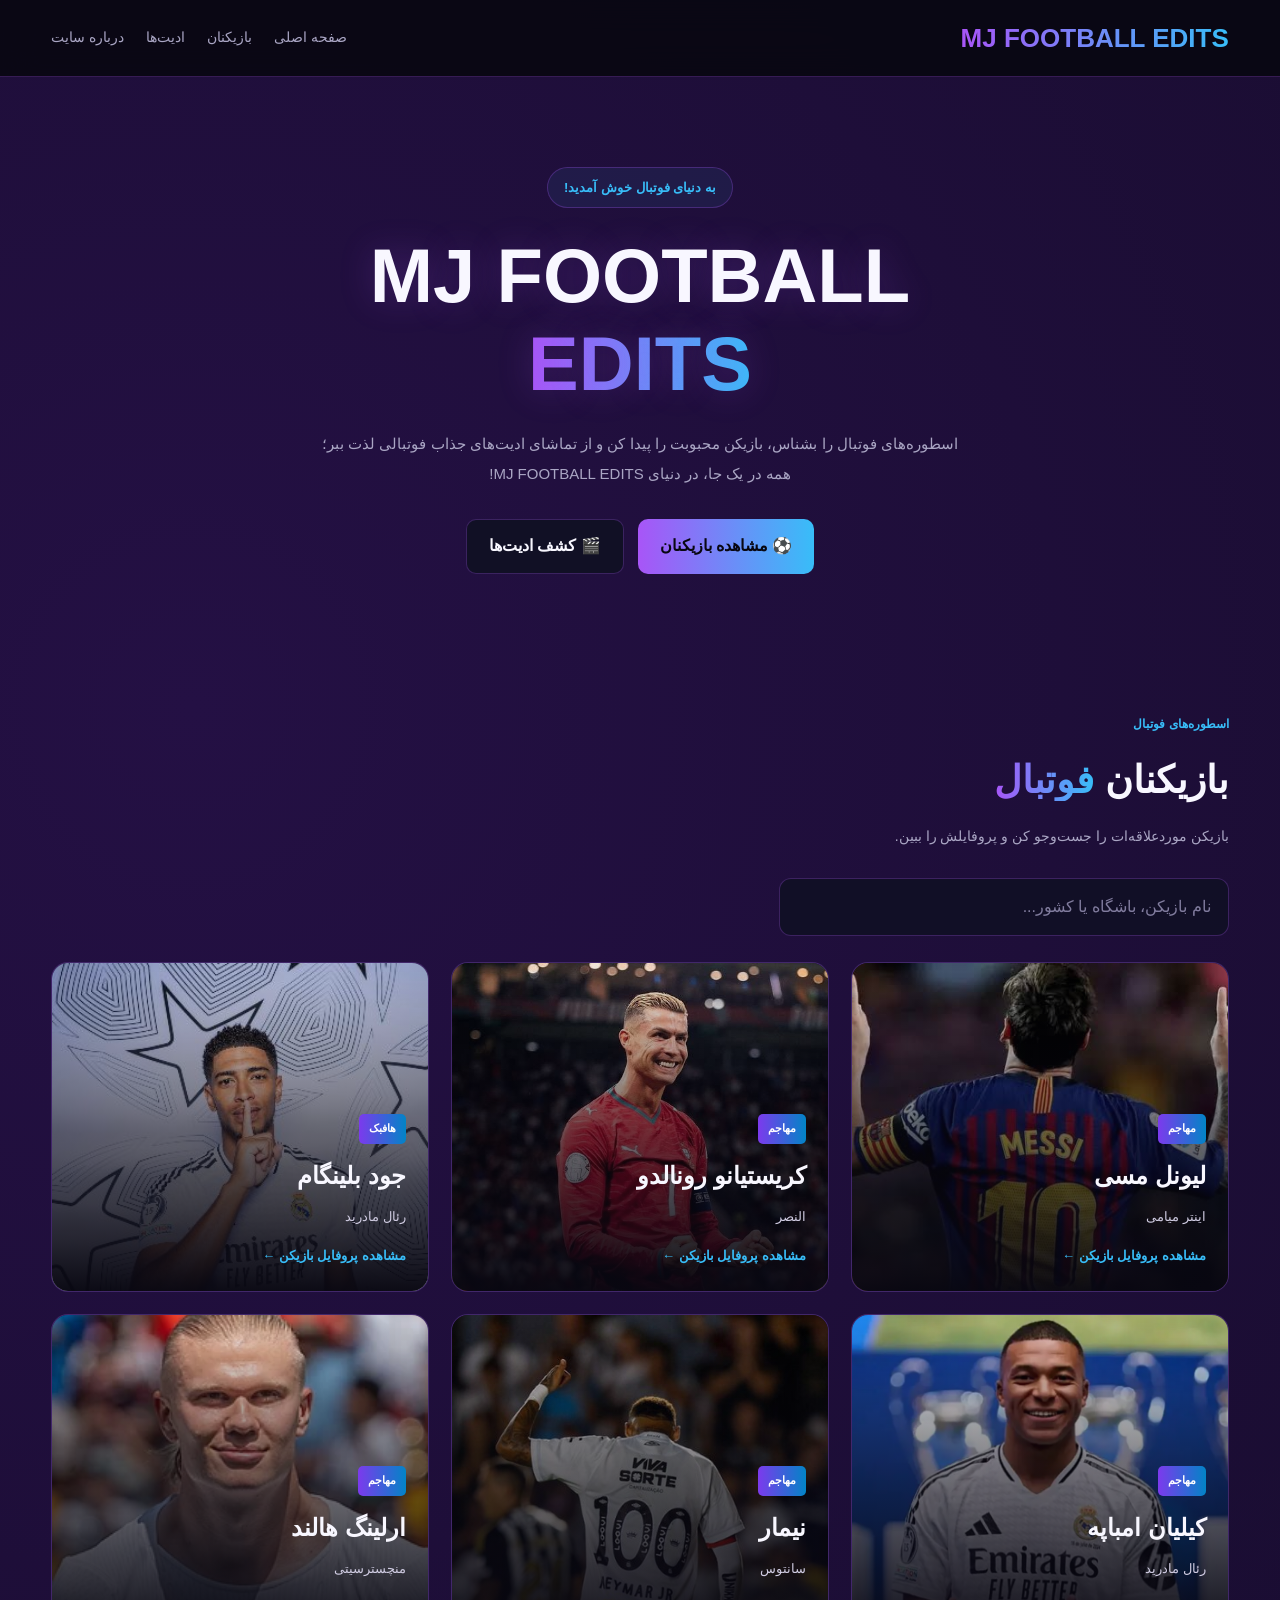
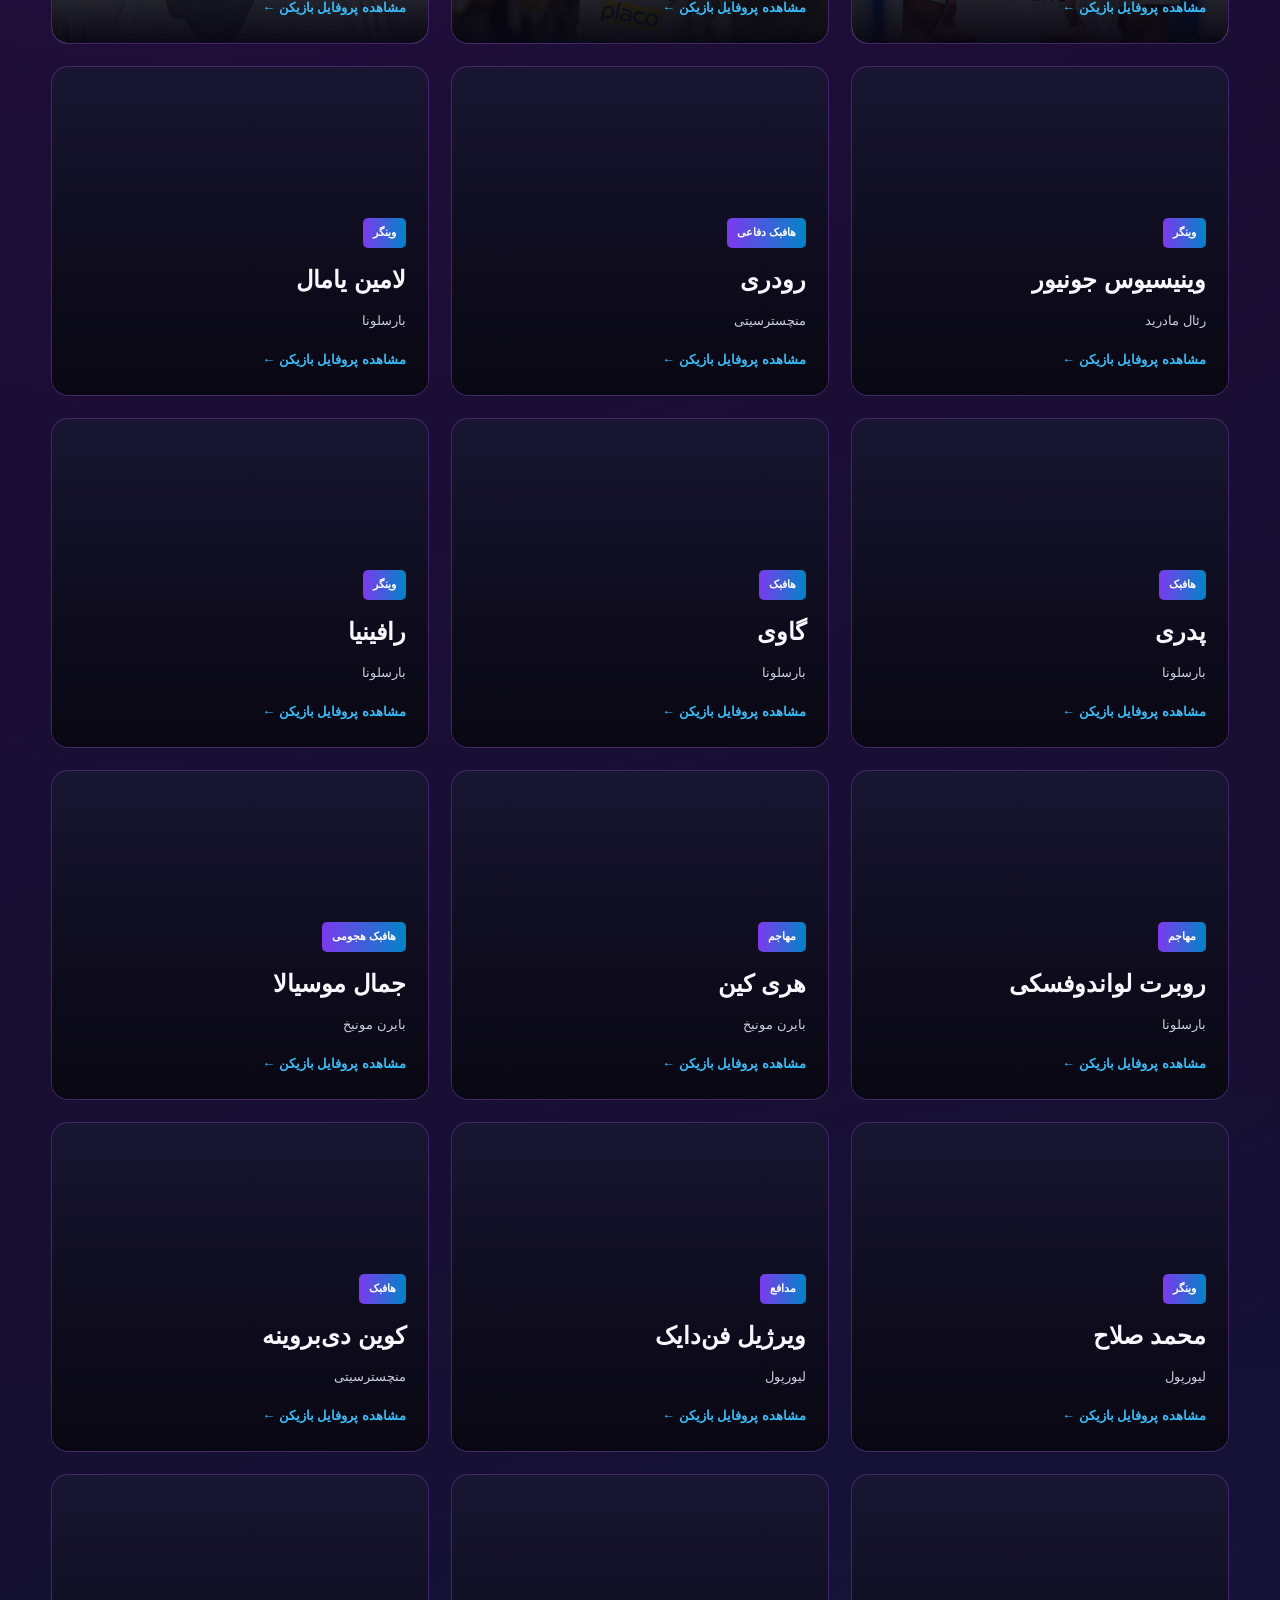
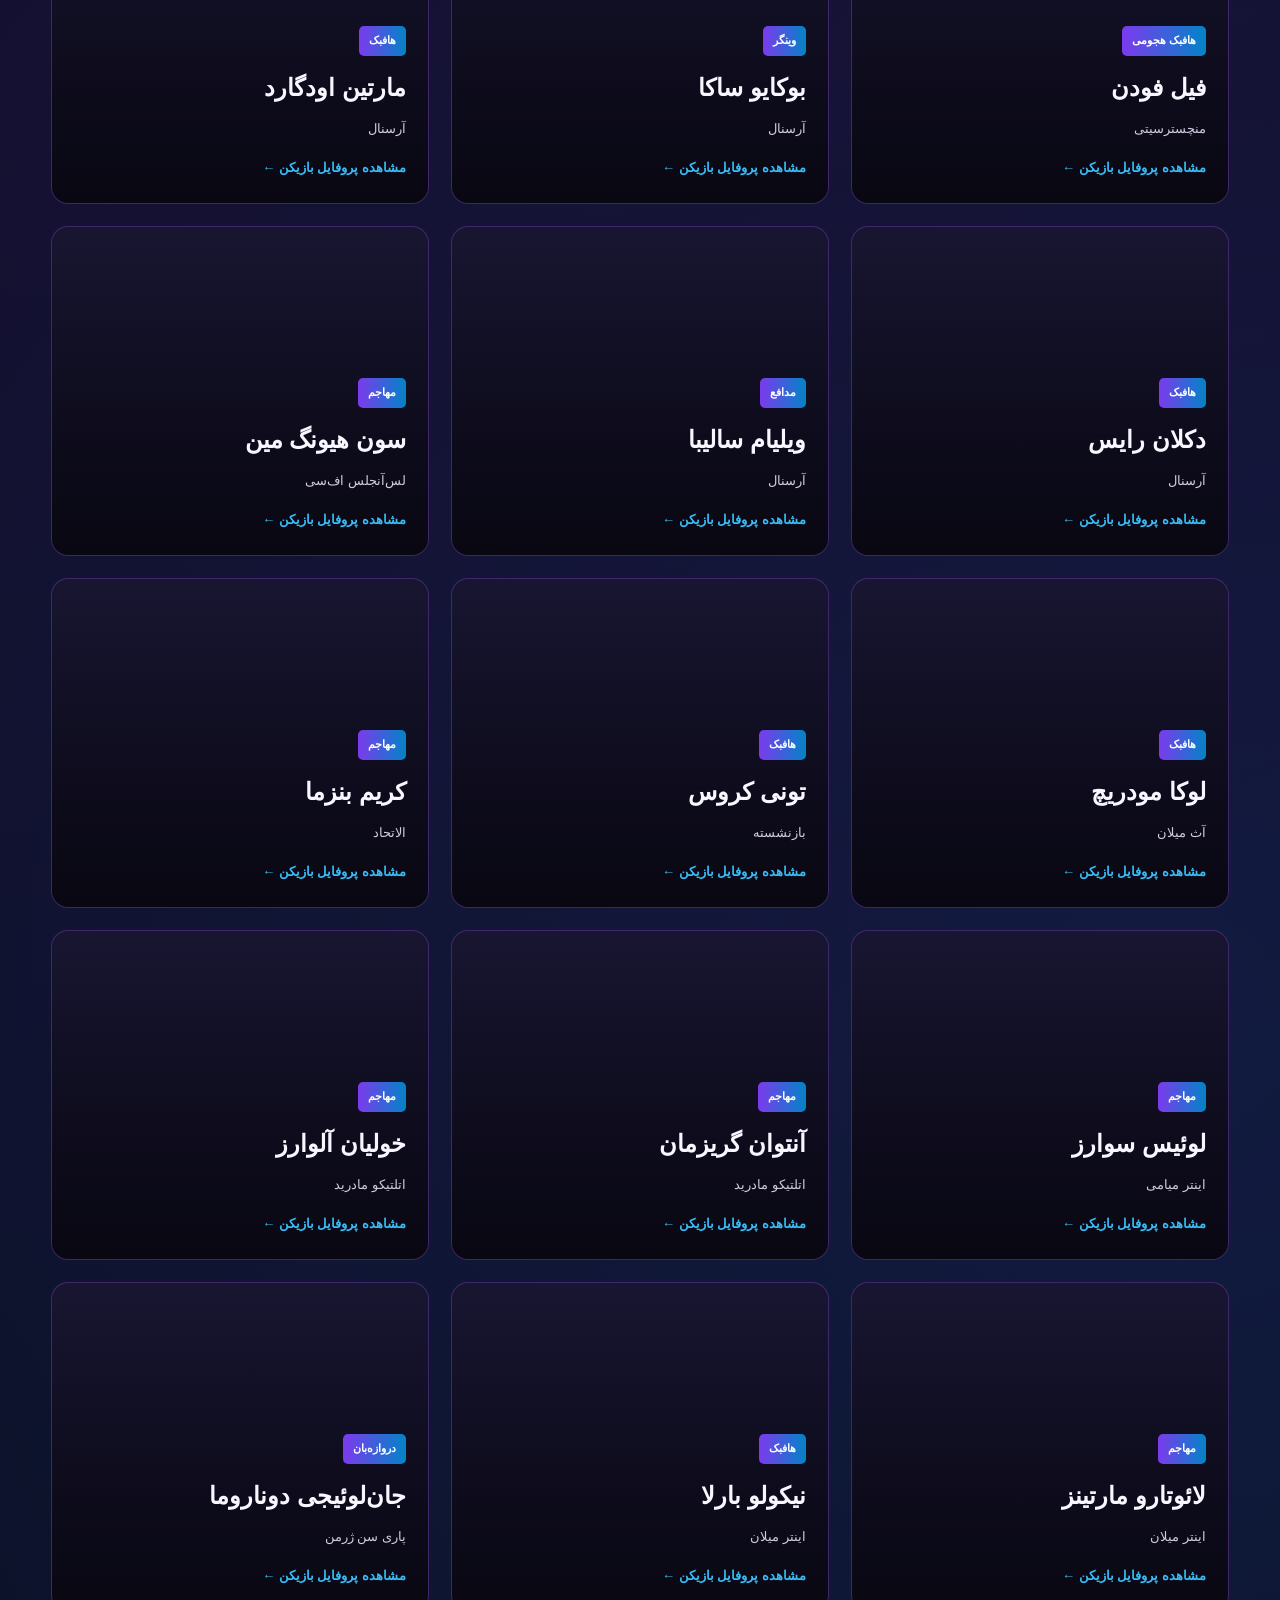
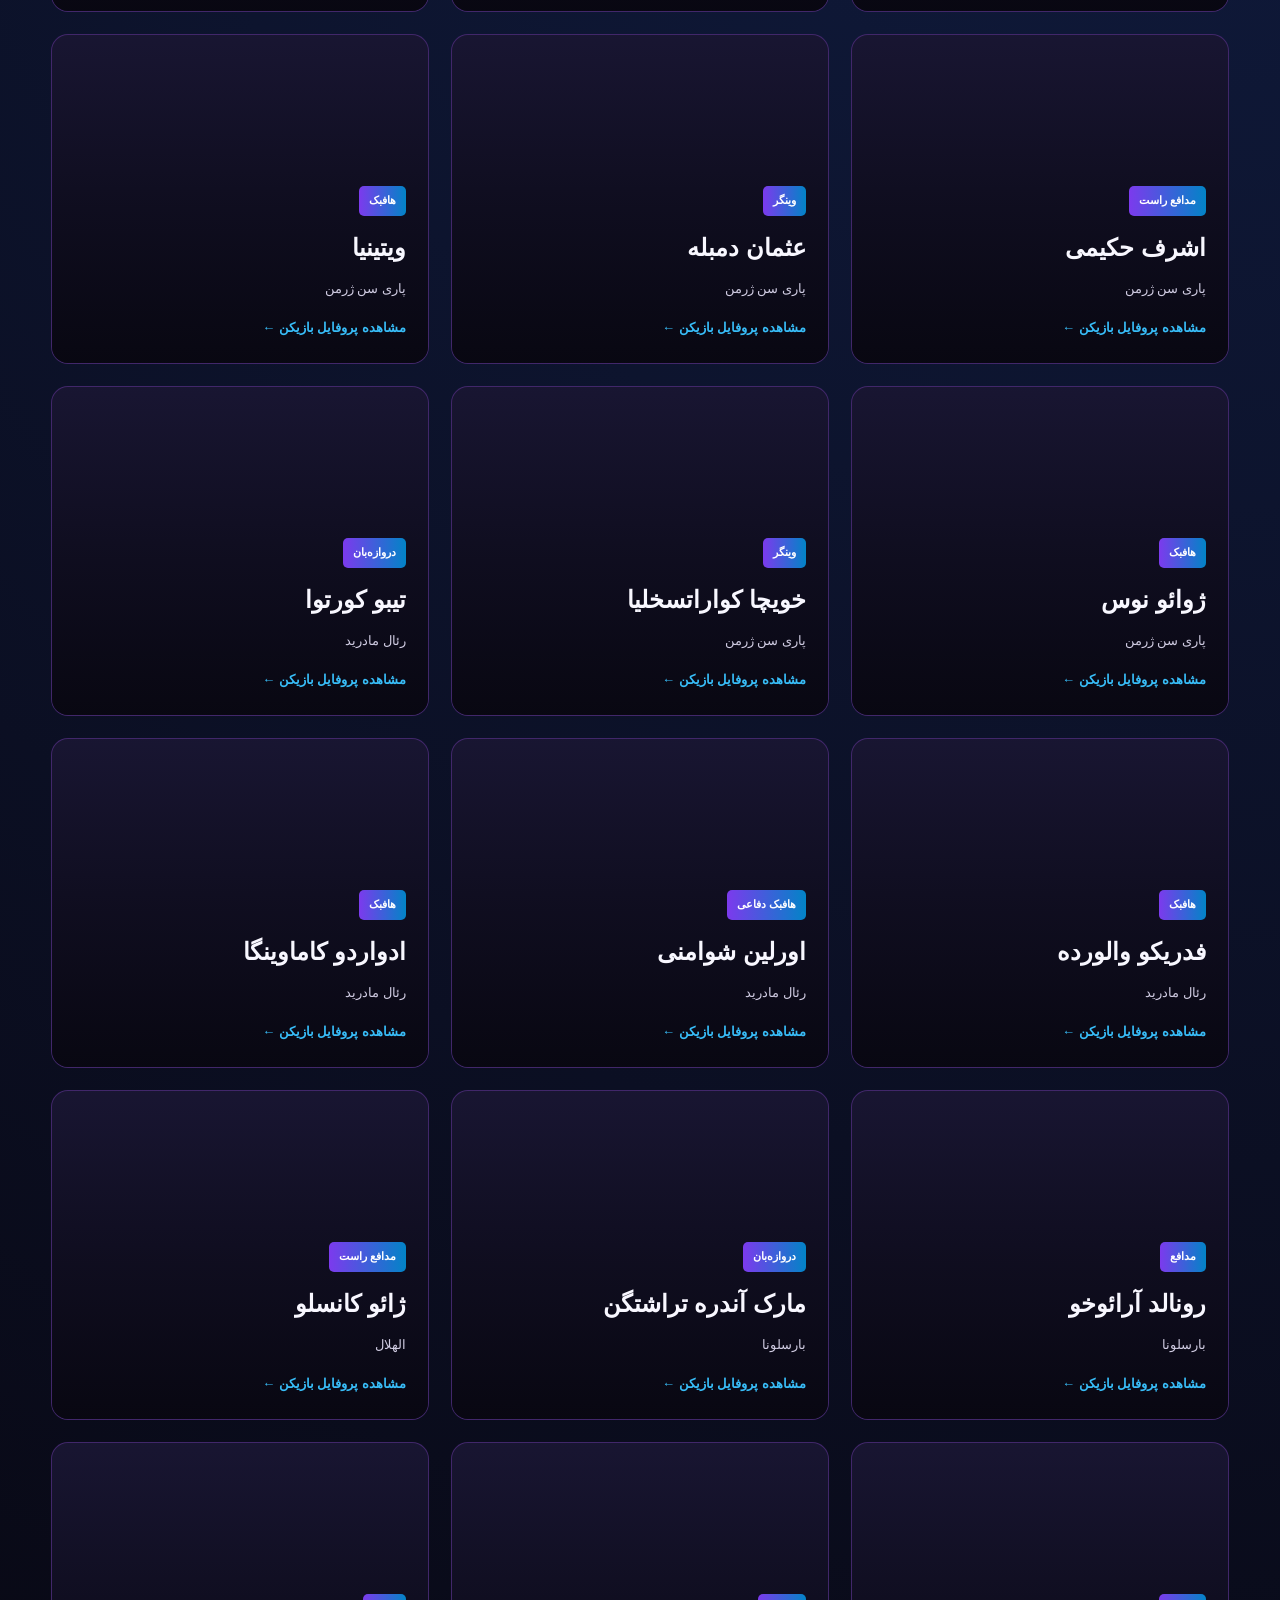
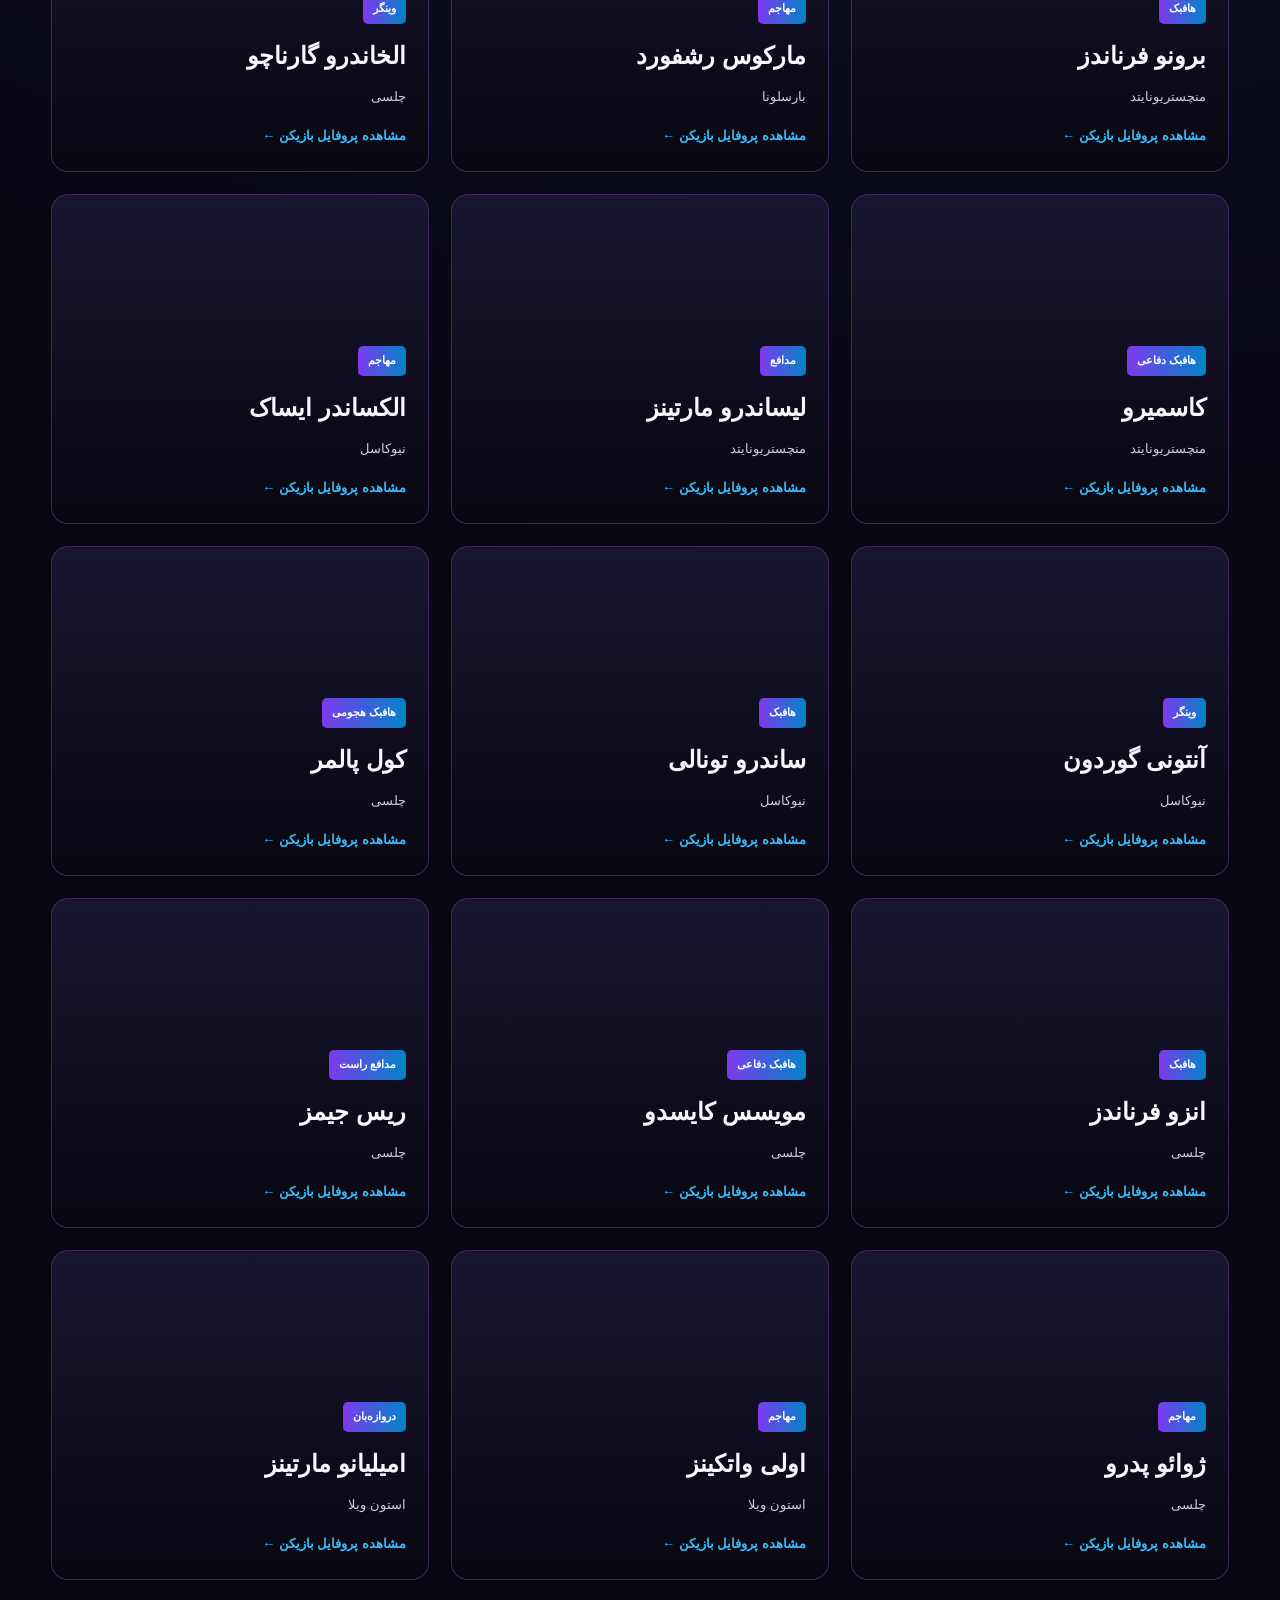
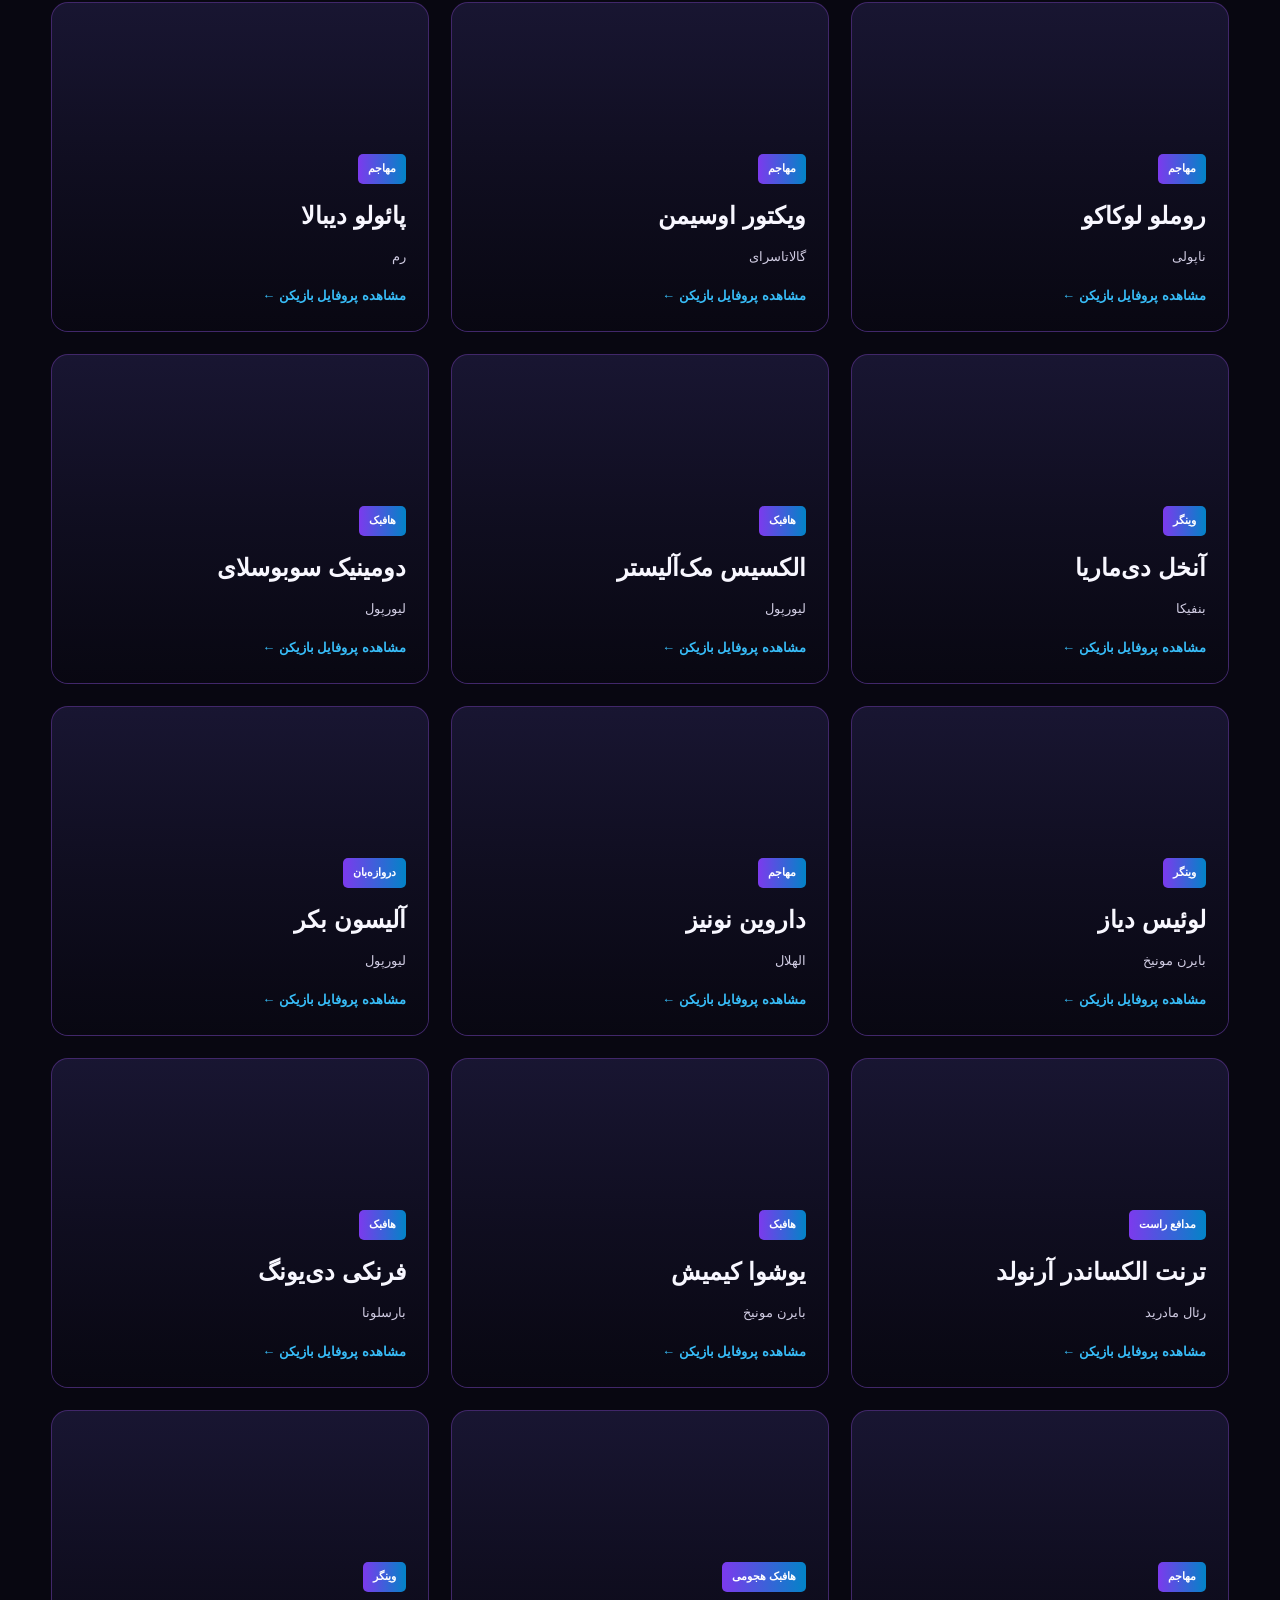
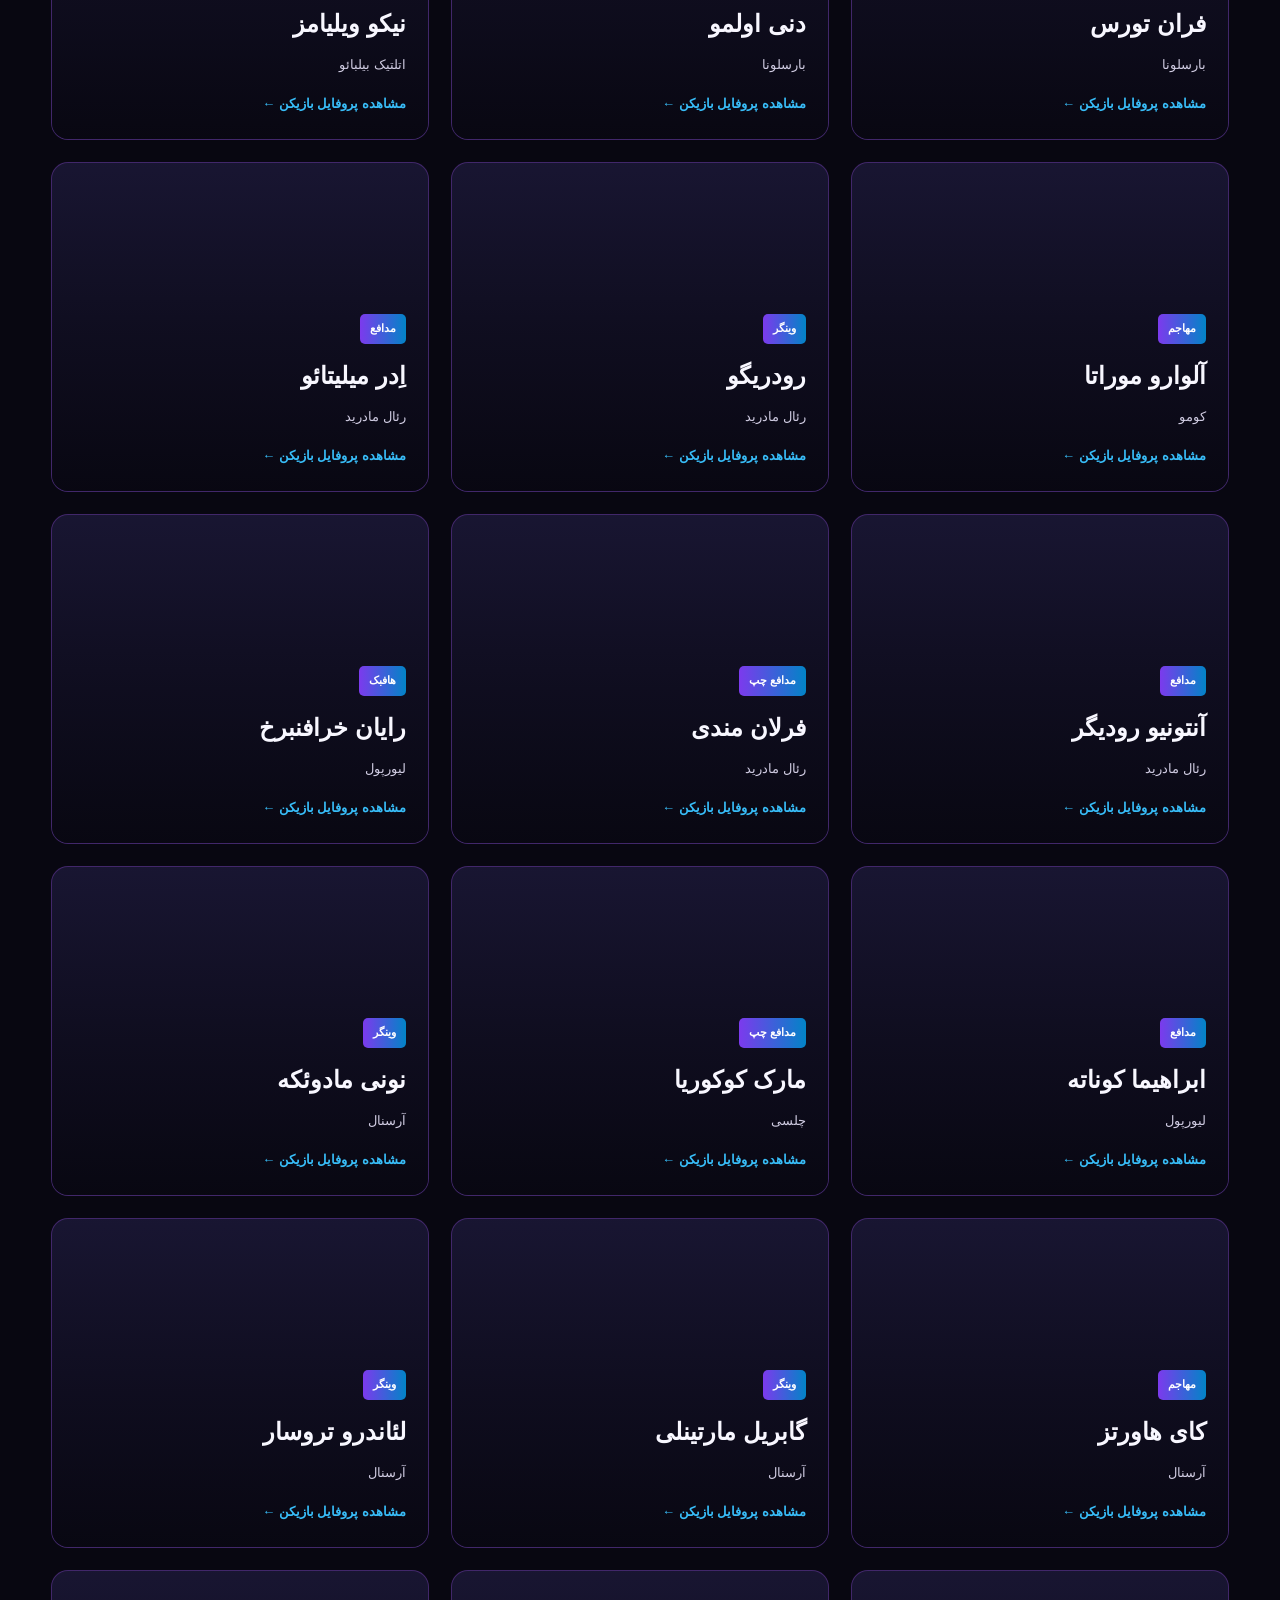
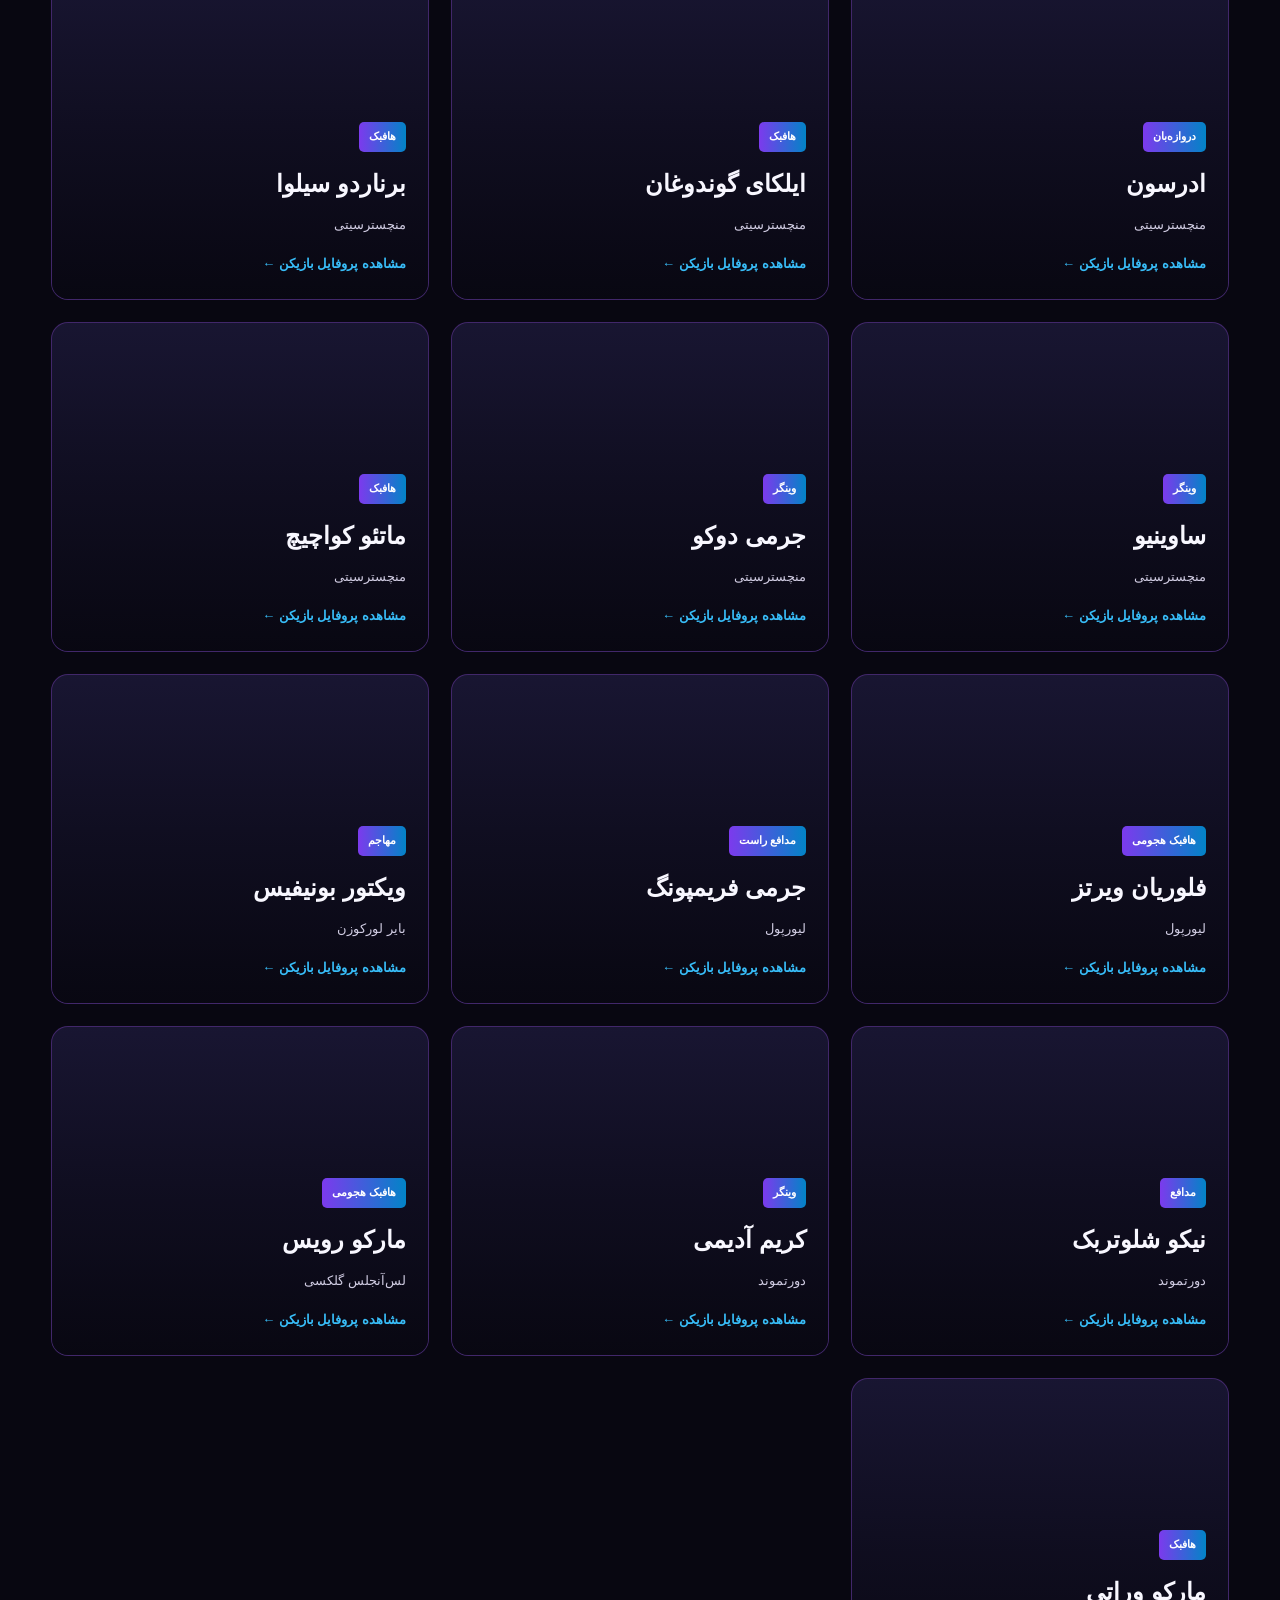
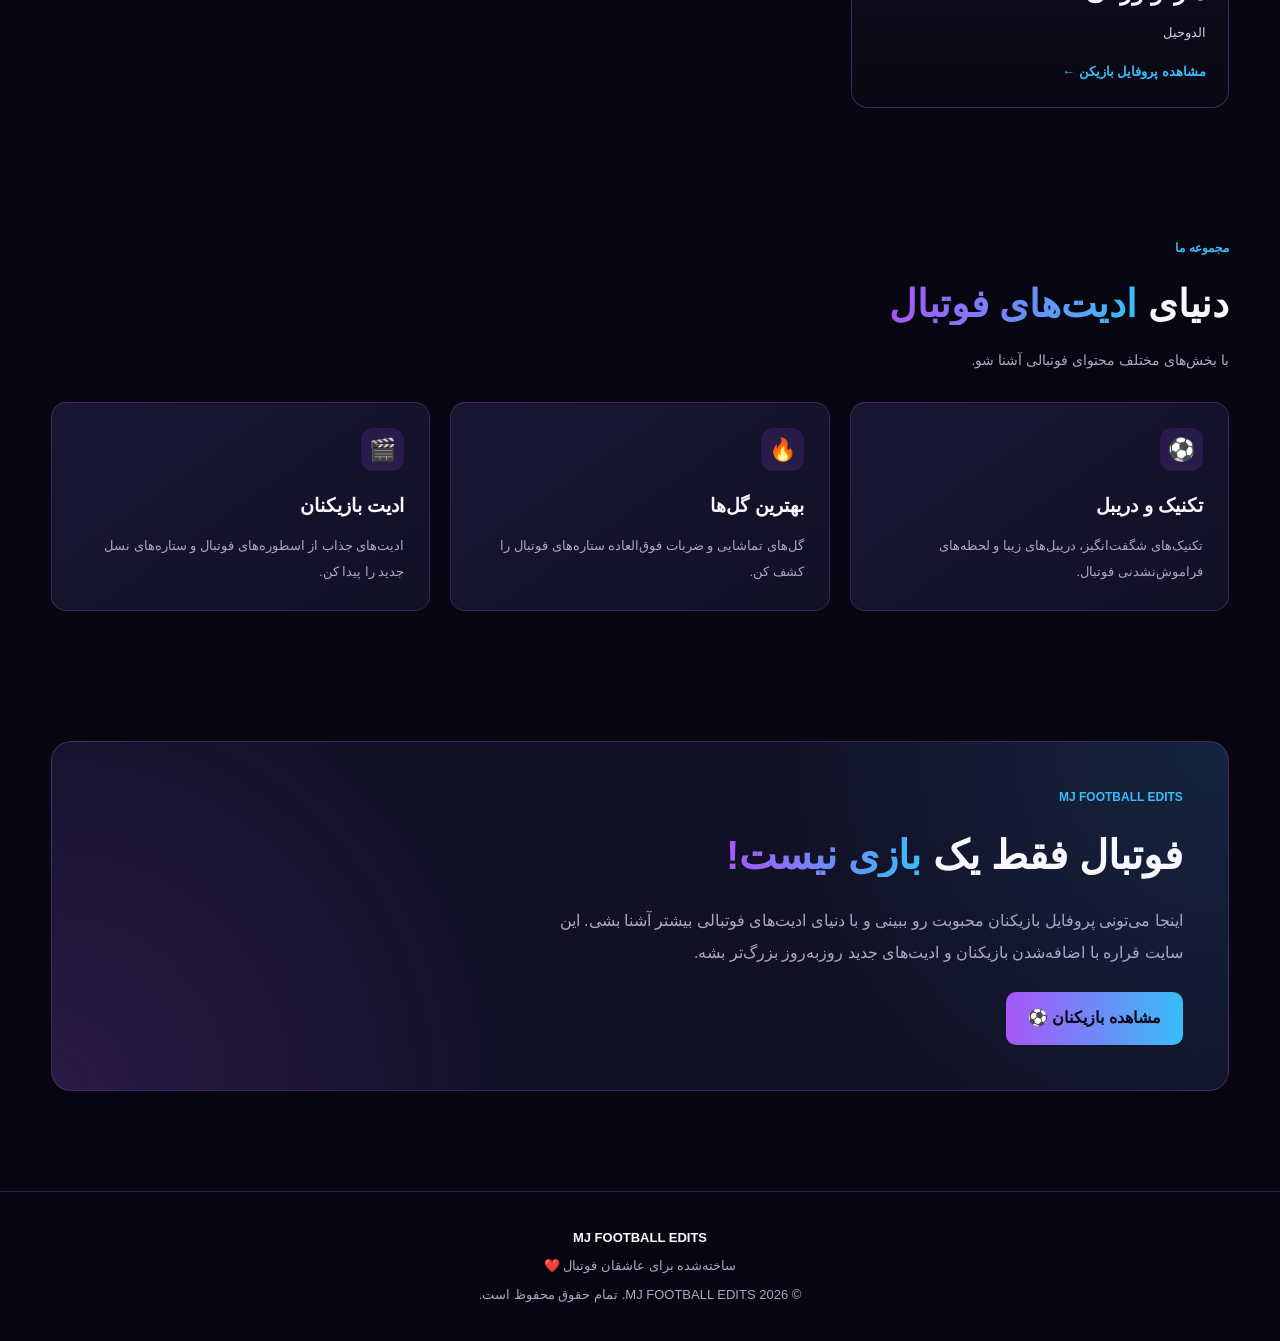
==== commit 2f3a39f8: "Update index.html" ====
--- a/index.html
+++ b/index.html
@@ -1,13 +1,18 @@
-```html
+
 <!DOCTYPE html>
 <html lang="fa" dir="rtl">
 <head>
   <meta charset="UTF-8">
+
+  <!-- Google Search Console verification -->
+  <meta name="google-site-verification" content="Ekls8PG8aFodeHB0qaOjWLF4YoEsPY88a96OBA_hnHc" />
+
   <meta name="viewport" content="width=device-width, initial-scale=1.0">
   <meta name="theme-color" content="#080711">
 
   <title>MJ FOOTBALL EDITS | دنیای ادیت‌های فوتبال</title>
   <meta name="description" content="اسطوره‌های فوتبال را بشناس، آمار بازیکنان را ببین و دنیای ادیت‌های فوتبالی را کشف کن.">
+  <meta name="robots" content="index, follow">
 
   <style>
     :root {
@@ -609,7 +614,6 @@
     </div>
   </footer>
 
-  <!-- فایل اطلاعات بازیکنان باید کنار index.html باشد. -->
   <script src="./players.js"></script>
 
   <script>
@@ -622,7 +626,6 @@
       document.getElementById("current-year").textContent =
         new Date().getFullYear();
 
-      // نام‌های فارسی و انگلیسی برای جست‌وجو یکسان‌سازی می‌شوند.
       function normalizeText(value) {
         return String(value ?? "")
           .toLocaleLowerCase("fa")
@@ -692,8 +695,7 @@
 
         playersGrid.innerHTML = filteredPlayers.map((player, index) => {
           const rawId = player.id ?? player.englishName ?? player.name ?? index;
-          const id = String(rawId);
-          const safeId = encodeURIComponent(id);
+          const safeId = encodeURIComponent(String(rawId));
 
           const name = escapeHTML(
             player.name || player.englishName || "بازیکن فوتبال"
@@ -718,7 +720,6 @@
                 alt="${englishName}"
                 loading="${index < 3 ? "eager" : "lazy"}"
                 decoding="async"
-                data-fallback="true"
               >
 
               <div class="player-info">
@@ -731,7 +732,6 @@
           `;
         }).join("");
 
-        // اگر عکس خراب بود، کارت و اطلاعات بازیکن همچنان نمایش داده می‌شوند.
         playersGrid.querySelectorAll(".player-photo").forEach(image => {
           image.addEventListener("error", () => {
             image.style.display = "none";
@@ -761,4 +761,3 @@
   </script>
 </body>
 </html>
-```
